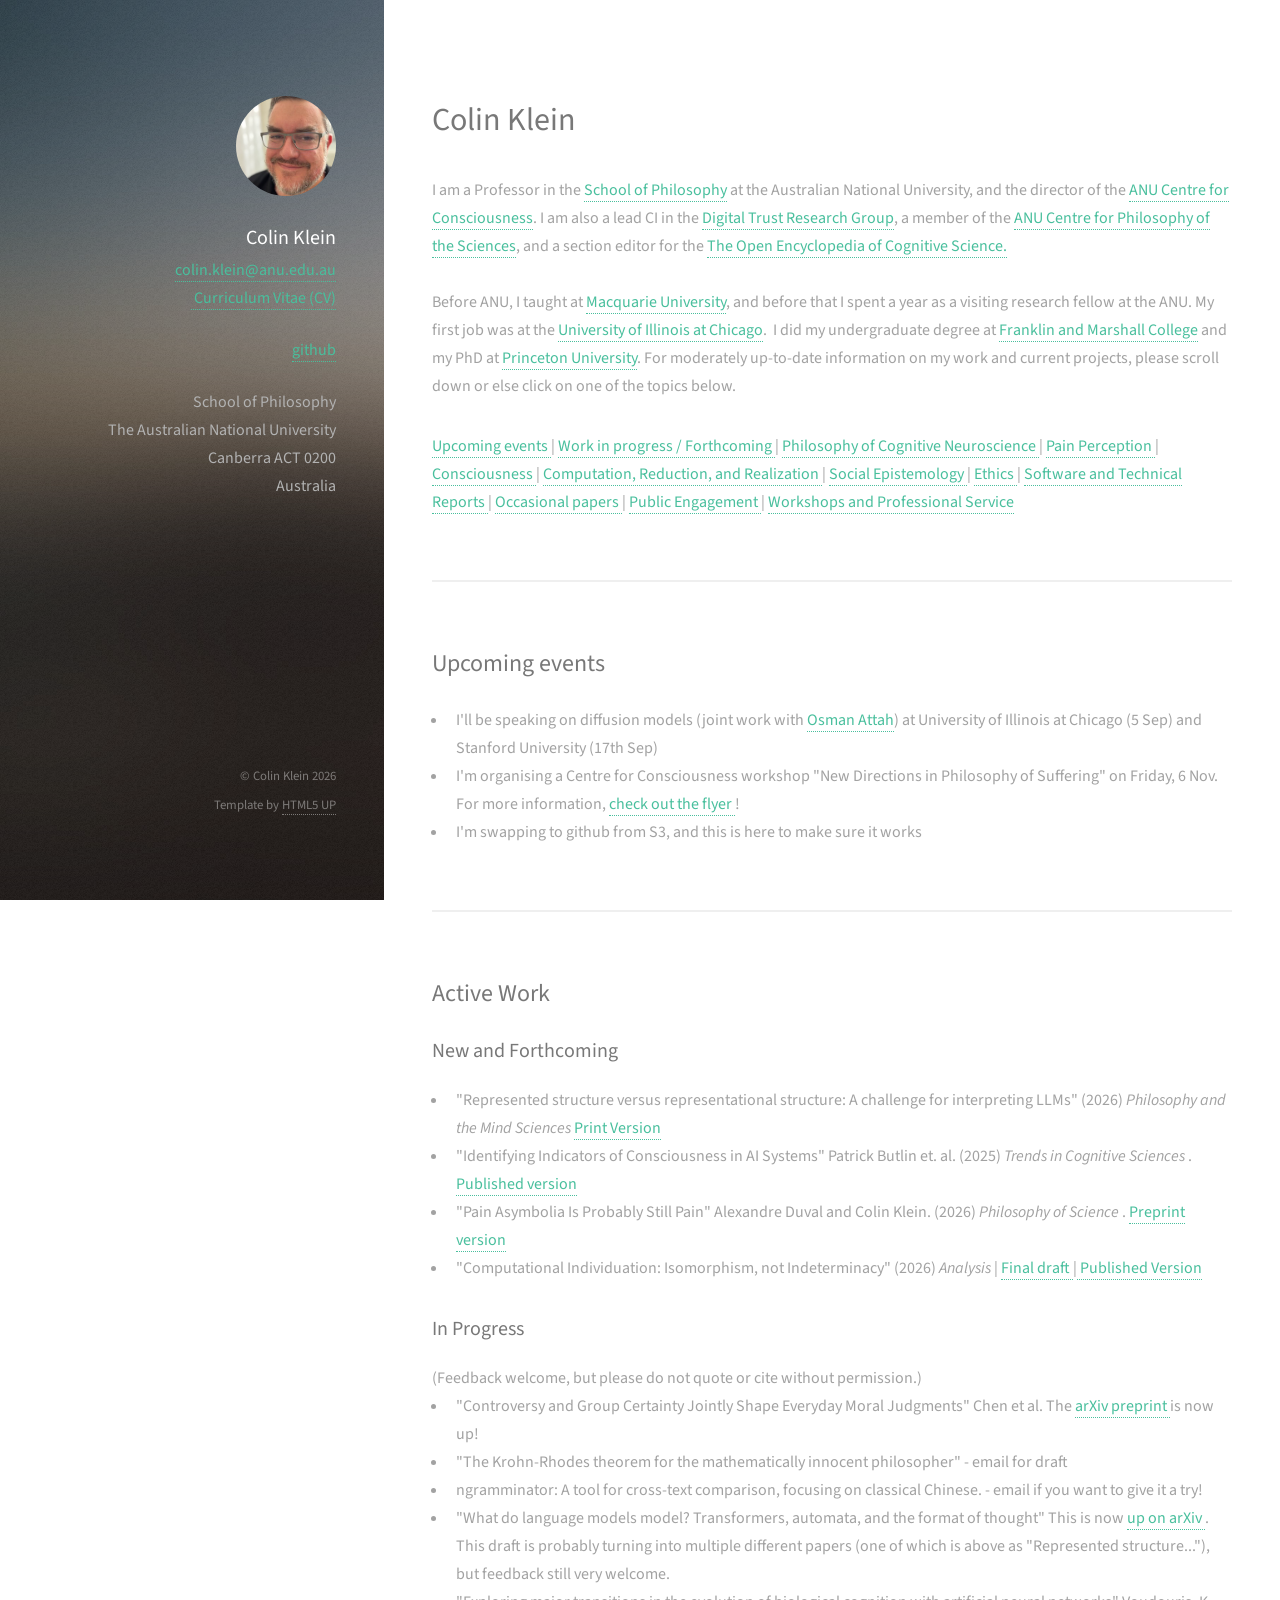
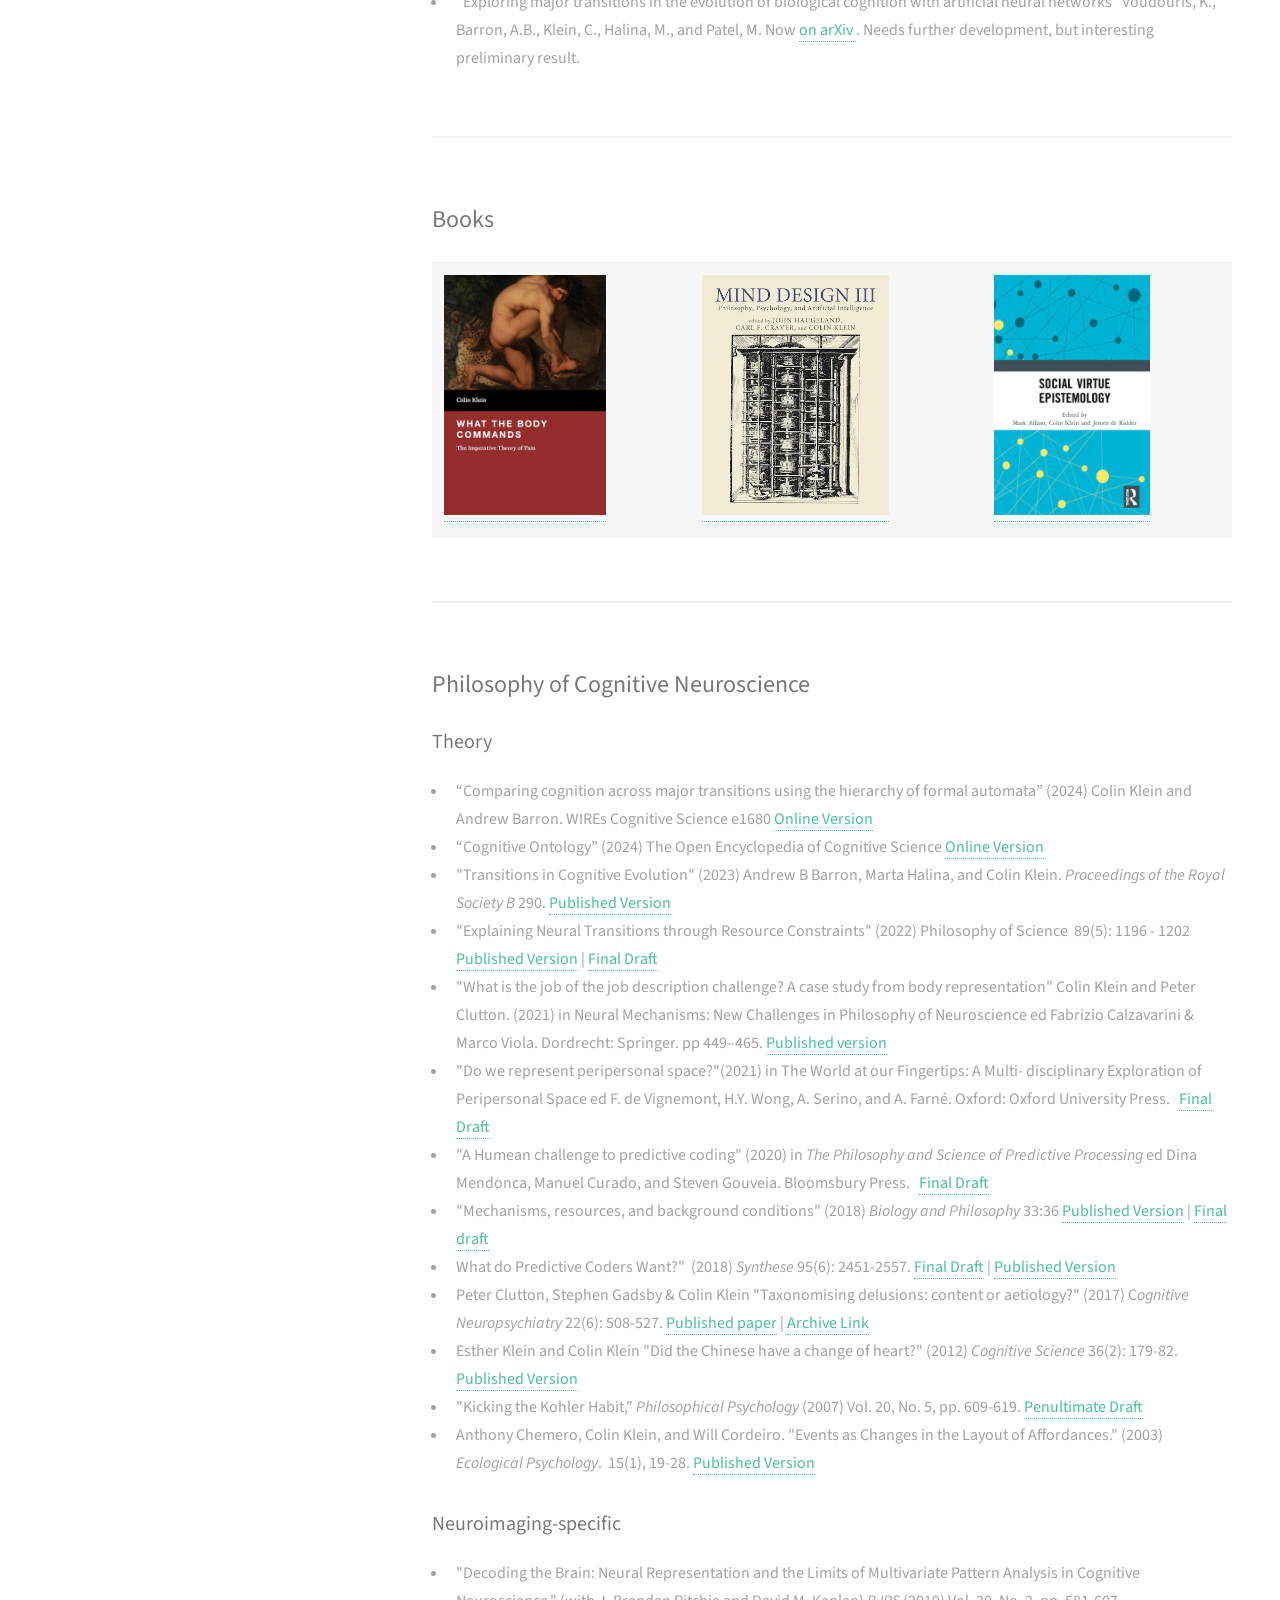
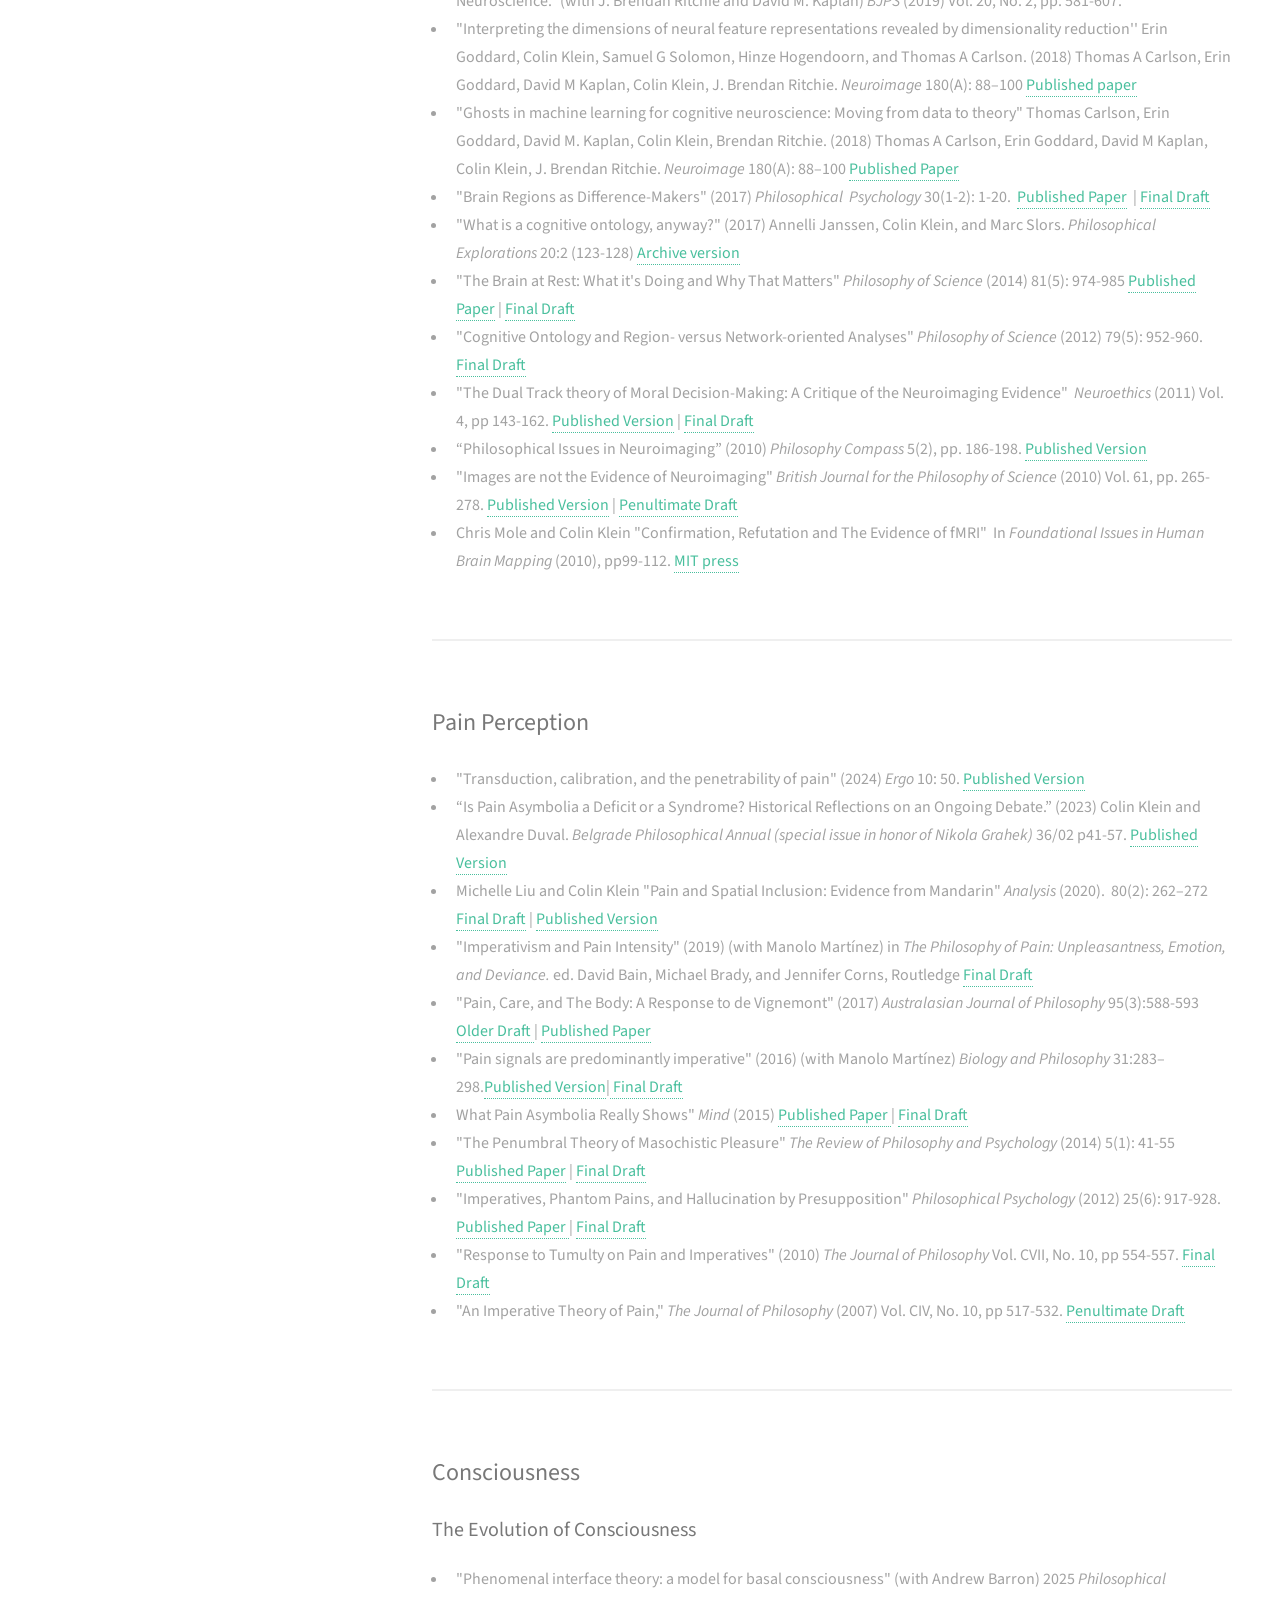
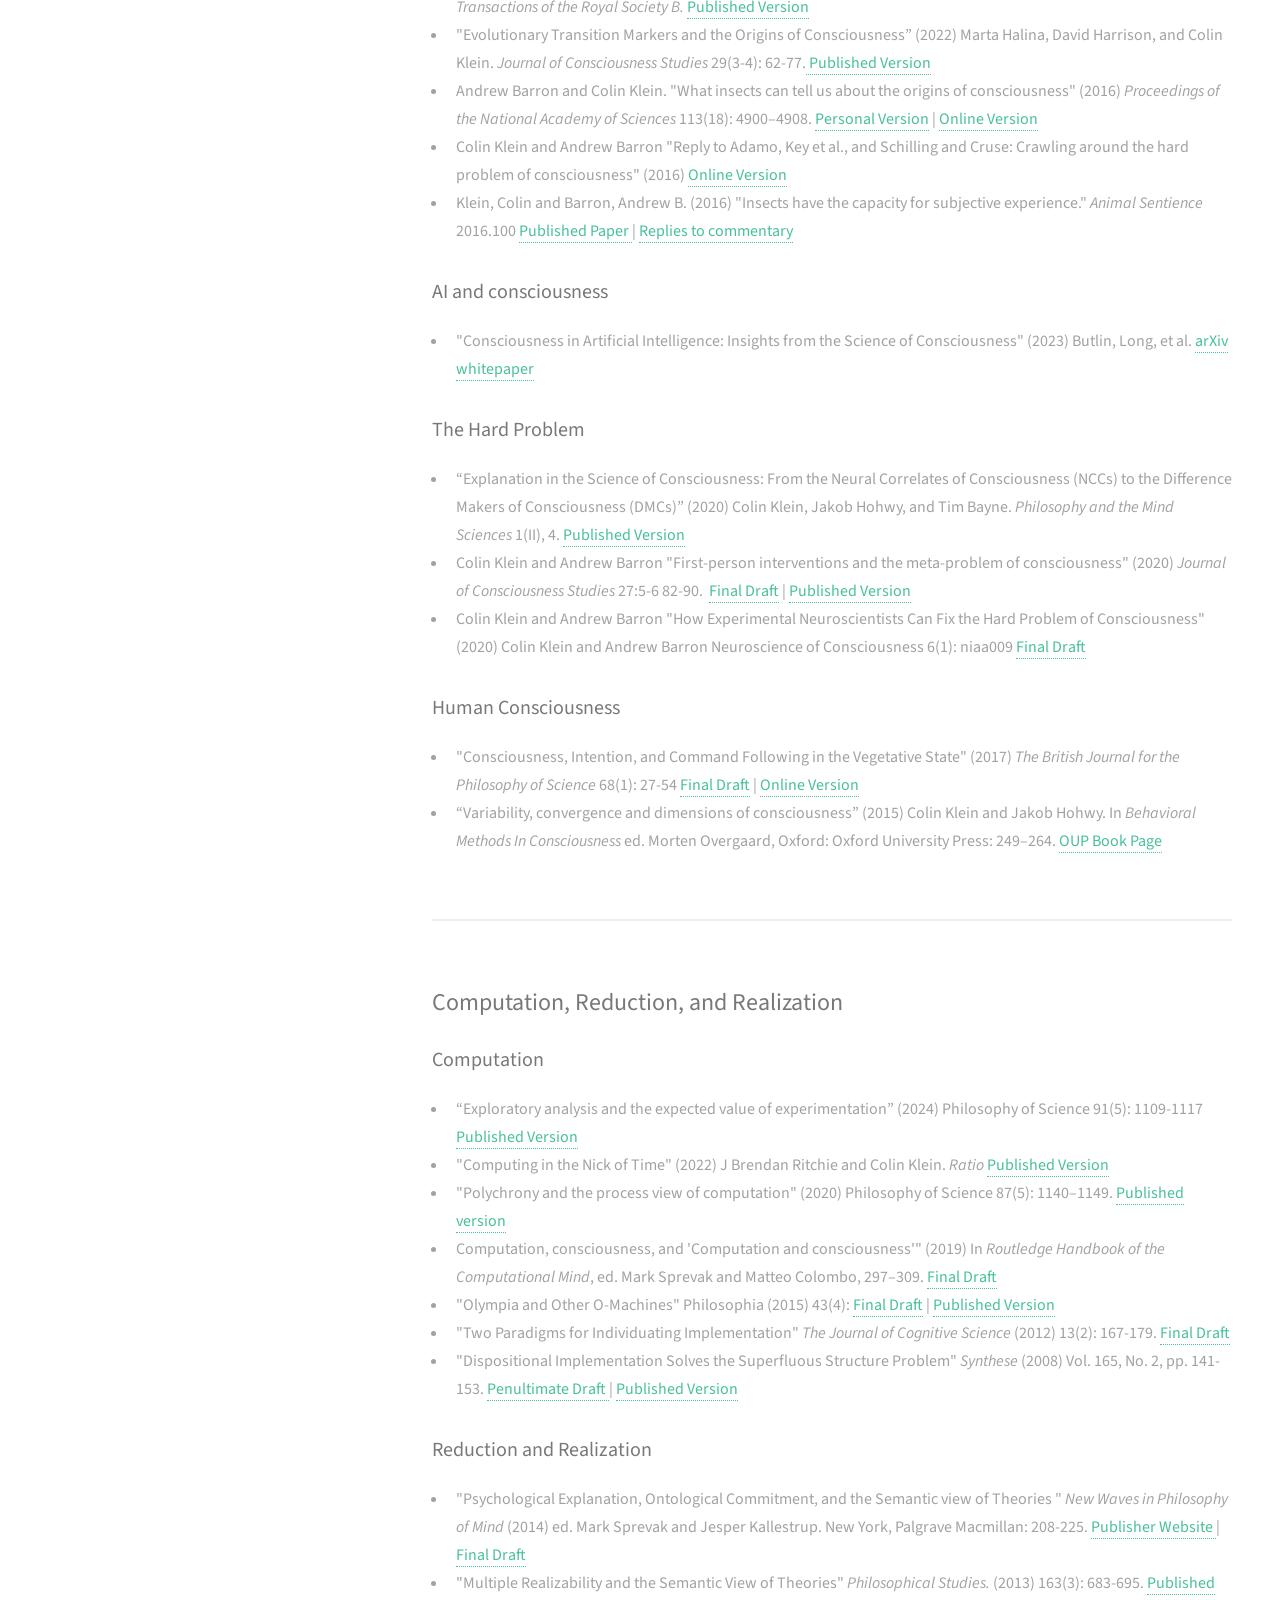
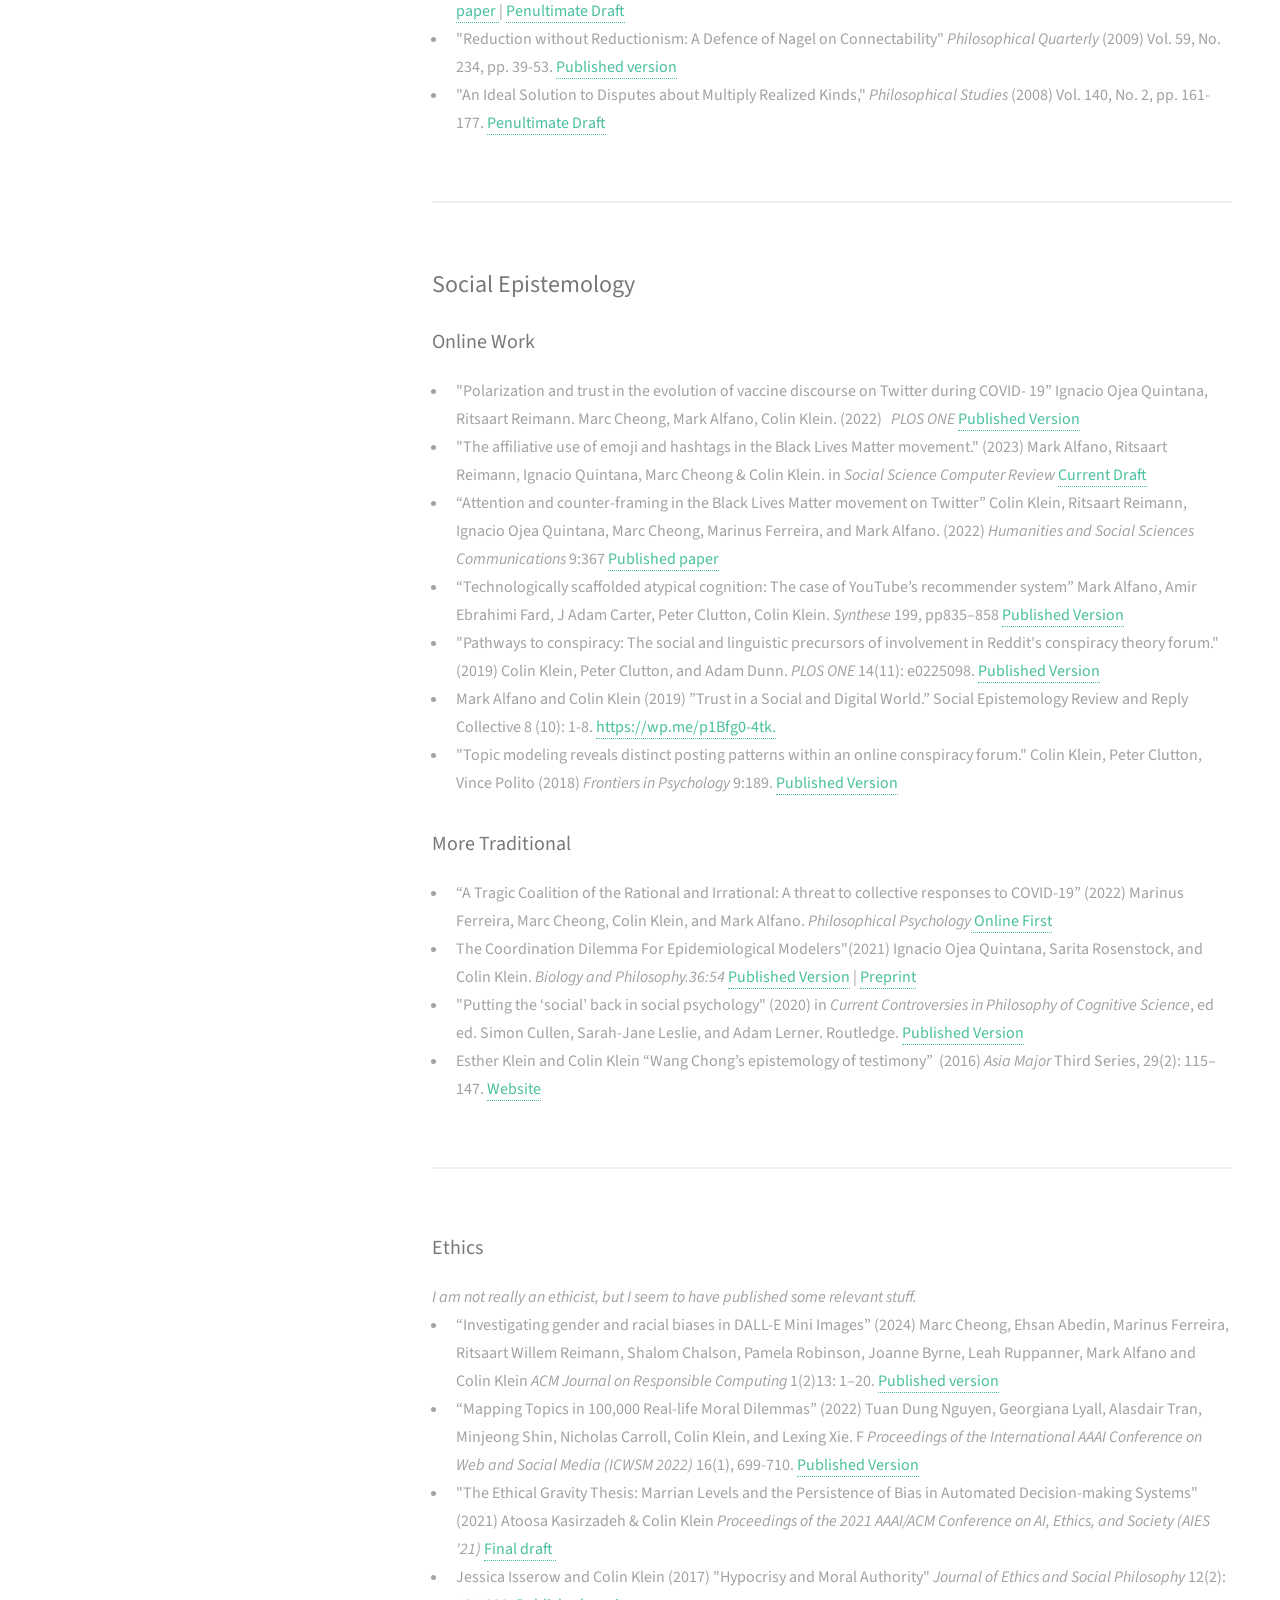
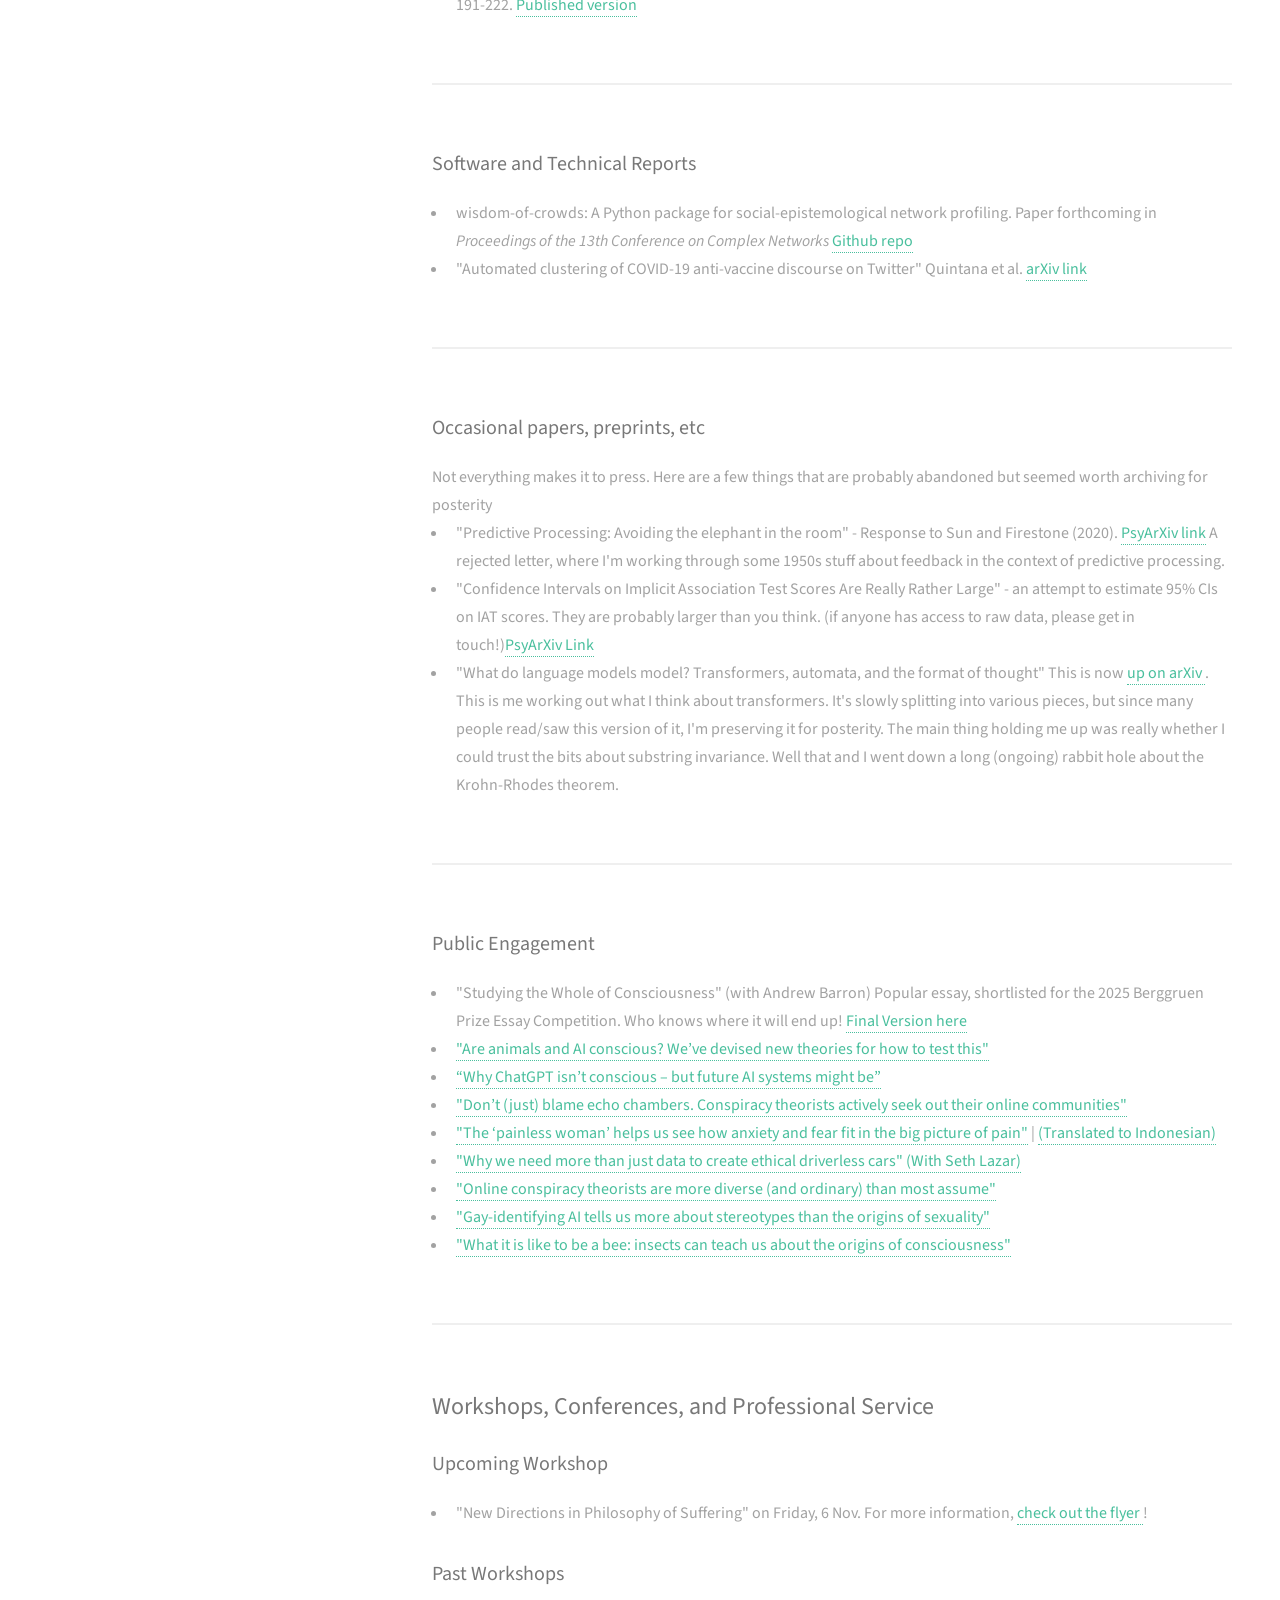
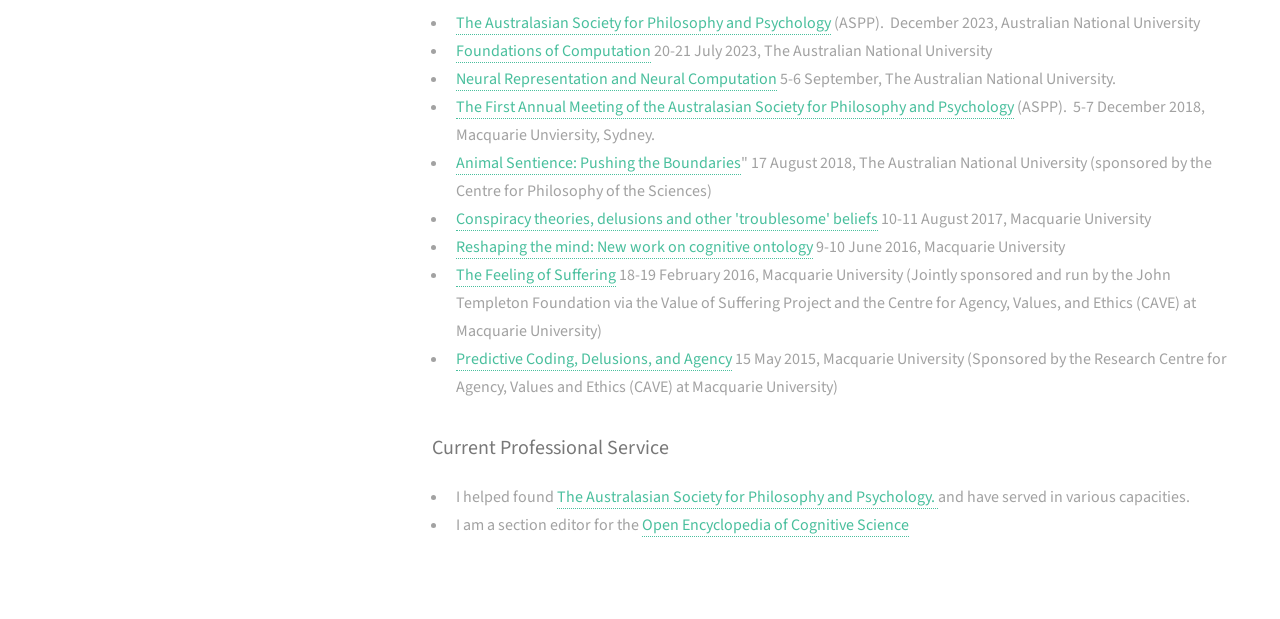
==== index.html @ 0152db99 "Update index.html" ====
<!DOCTYPE html>
<!--
	Strata by HTML5 UP	html5up.net | @ajlkn	Free for personal and commercial use under the CCA 3.0 license (html5up.net/license)-->
<html>
  <head>
    <meta http-equiv="content-type" content="text/html; charset=UTF-8">
    <title>Colin Klein</title>
    <meta name="viewport" content="width=device-width, initial-scale=1">
    <!--[if lte IE 8]><script src="assets/js/ie/html5shiv.js"></script><![endif]-->
    <link rel="stylesheet" href="assets/css/main.css">
    <!--[if lte IE 8]><link rel="stylesheet" href="assets/css/ie8.css" /><![endif]-->
    <link
href="[data-uri]"
      rel="icon" type="image/x-icon">
  </head>
  <body id="top">
    <!-- Header -->
    <header id="header"> <a href="#" class="image avatar"><img
          src="images/Headshotavatar.jpg" alt="my head"></a>
      <h1><strong>Colin Klein</strong></h1>
      <p><a href="mailto:colin.klein@anu.edu.au">colin.klein@anu.edu.au</a><span
          style="color: #49bf9d;"></span><br>
        &nbsp;<a href="papers/KleinCV.pdf"> Curriculum Vitae (CV)</a><br>
      </p>
      <!-- <p> <a href="https://cvklein.github.io/one-warm-spark/">Blog </a><br>
      </p> -->
      <p><a href="https://github.com/cvklein">github</a><br>
      </p>
      <p>School of Philosophy<br>
        The Australian National University<br>
        Canberra ACT 0200<br>
        Australia<br>
      </p>
    </header>
    <!-- Main -->
    <div id="main">
      <!-- One -->
      <section id="one">
        <h1> Colin Klein </h1>
        <p>I am a Professor in the <a
            href="http://philosophy.cass.anu.edu.au">School of
            Philosophy</a> at the Australian National University, and the director of the  <a
              href="http://consciousness.anu.edu.au">ANU Centre for
              Consciousness</a>.
            <!-- I am  a lead
          investigator on <a href="https://www.majortransitions.org">The
            Major Transitions in The Evolution of Cognition</a> project
          funded by TWCF.-->I am also a lead CI in the <a href="http://www.digitaltrustresearch.com">
Digital Trust Research Group</a>,

          a member of the <a
href="http://philosophy.cass.anu.edu.au/centres/cps/centre-philosophy-sciences">ANU

            Centre for Philosophy of the Sciences</a>, and a section editor for the <a href="https://oecs.mit.edu"> The Open Encyclopedia of Cognitive Science.</a> &nbsp; &nbsp;&nbsp;<br>
          <br>
          Before ANU, I taught at <a
href="http://www.mq.edu.au/about_us/faculties_and_departments/faculty_of_arts/department_of_philosophy/">Macquarie

            University</a>, and before that I spent a year as a visiting
          research fellow at the ANU. My first job was at the <a
            href="http://philosophy.las.uic.edu/">University of Illinois
            at Chicago</a>.&nbsp; I did my undergraduate degree at <a
            href="http://www.fandm.edu/">Franklin and Marshall College</a>
          and my PhD at <a
            href="http://web.princeton.edu/sites/philosph/">Princeton
            University</a>. For moderately up-to-date information on my
          work and current projects, please scroll down or else click on one of the topics below.</p>


<a href="#events"> Upcoming events </a> | <a href="#workinprogress"> Work in progress / Forthcoming </a> | <a href="#cogneuro"> Philosophy of Cognitive Neuroscience </a> |
<a href="#pain"> Pain Perception </a> | <a href="#consciousness"> Consciousness </a> |
<a href="#computation"> Computation, Reduction, and Realization </a> | <a href="#socialepistemology"> Social Epistemology </a> |
<a href="#ethics"> Ethics </a> |
<a href="#software"> Software and Technical Reports </a> | <a href="#occasional"> Occasional papers </a>| <a href="#public"> Public Engagement </a> |
<a href="#profservice"> Workshops and Professional Service </a>


  </section>



<section id="events">
  <h2> Upcoming events </h2>
<ul>
   <li> I'll be speaking on diffusion models (joint work with <a href="https://nuhuosmanattah.com"> Osman Attah</a>) at
     University of Illinois at Chicago (5 Sep) and Stanford University (17th Sep) </li>
    <li> I'm organising a Centre for Consciousness workshop "New Directions in Philosophy of Suffering" on Friday, 6 Nov. For more information,
      <a href="workshops/SufferingProgram.pdf"> check out the flyer </a>!</li>
    <li> I'm swapping to github from S3, and this is here to make sure it works </li>
  </ul>
</section>

<section id="workinprogress">
<h2> Active Work </h2>
<h3> New and Forthcoming </h3>
<ul>

  <li> "Represented structure versus representational structure: A challenge for interpreting LLMs" (2026) <em> Philosophy and the Mind Sciences </em>
      <a href="https://doi.org/10.33735/phimisci.2026.12137"> Print Version </a>
  </li>
<li> "Identifying Indicators of Consciousness in AI Systems" Patrick Butlin et. al. (2025)  <em> Trends in Cognitive Sciences </em>. <a href="https://doi.org/10.1016/j.tics.2025.10.011"> Published version</a>
</li><li> "Pain Asymbolia Is Probably Still Pain" Alexandre Duval and Colin Klein. (2026)  <em> Philosophy of Science </em>. <a href="papers/Duval&Klein-2025-Asymbolia_still_pain.pdf"> Preprint version </a>

  </li>
<li> "Computational Individuation: Isomorphism, not Indeterminacy" (2026) <em> Analysis </em>|
  <a href="papers/IsomorphismForWeb.pdf"> Final draft </a> |<a href="https://academic.oup.com/analysis/advance-article/doi/10.1093/analys/anaf003/8328005"> Published Version</a>
</li>



</ul>
<h3> In Progress </h3>
(Feedback welcome, but please do not quote or cite without permission.)
<ul>
  <li> "Controversy and Group Certainty Jointly Shape Everyday Moral Judgments" Chen et al. The <a href="https://arxiv.org/abs/2609.04750"> arXiv preprint </a> is now up!
  <li> "The Krohn-Rhodes theorem for the mathematically innocent philosopher" - email for draft

</li><li> ngramminator: A tool for cross-text comparison, focusing on classical Chinese. - email if you want to give it a try!
</li>
<li> "What do language models model? Transformers, automata, and the format of thought"  This is now <a href="https://arxiv.org/abs/2508.18598">up on arXiv </a>. This draft is probably turning into multiple different papers (one of which is above as "Represented structure..."), but feedback still very welcome.
</li>
<li>"Exploring major transitions in the evolution of biological cognition with artificial neural networks"  Voudouris, K., Barron, A.B., Klein, C., Halina, M., and Patel, M. Now <a href="https://arxiv.org/abs/2509.13968"> on arXiv </a>. Needs further development, but interesting preliminary result.
</li>

</ul>



</section>


<section>

<h2> Books </h2>
<table>
<tr>
<td >
<a target="_blank"
href="https://mitpress.mit.edu/index.php?q=books/what-body-commands"
><img
src="images/thumbs/PainCover.jpg" alt="" height=240px></a>
</td>
<td>
<a target="_blank"
href="https://mitpress.mit.edu/9780262546577/mind-design-iii/"
><img
  src="images/thumbs/md3cover.jpg" alt="" height=240px></a>
</td>
<td>
<a target="_blank"
href="https://www.routledge.com/Social-Virtue-Epistemology/Alfano-Klein-deRidder/p/book/9781032291208?srsltid=AfmBOoq9gERHmTxfewRC-YG0da5URmwt-gYioCnC4YVbFNKVcrg-apJU"
><img
  src="images/thumbs/SVEcover.jpg" alt="" height=240px></a>
</td>
</tr>
</table>
</section>


<section id="cogneuro">
<h2> Philosophy of Cognitive Neuroscience </h2>
<h3>Theory</h3>
<ul>


<li>  “Comparing cognition across major transitions using the hierarchy of formal automata” (2024)
Colin Klein and Andrew Barron.  WIREs Cognitive Science e1680 <a href="http://doi.
org/10.1002/wcs.1680"> Online Version </a>

</li><li> “Cognitive Ontology” (2024) The Open Encyclopedia of Cognitive Science <a href="https://doi.
org/10.21428/e2759450.6ddb1c41"> Online Version </a>

</li><li>"Transitions in Cognitive Evolution" (2023) Andrew B
Barron, Marta Halina, and Colin Klein. <i>Proceedings of
the Royal Society B</i> 290. <a moz-do-not-send="true"
href="https://royalsocietypublishing.org/doi/full/10.1098/rspb.2023.0671">Published
Version</a>


</li><li>"Explaining Neural Transitions through Resource
Constraints" (2022) Philosophy of Science&nbsp; 89(5):
1196 - 1202 <a
href="https://www.cambridge.org/core/journals/philosophy-of-science/article/abs/explaining-neural-transitions-through-resource-constraints/3168F51DD4D333CE86AA7887E178AABF">Published
Version</a> | <a href="papers/NeuralTransitionsResources.pdf">Final Draft
</a>


</li><li>"What is the job of the job description challenge? A case
study from body representation" Colin Klein and Peter
Clutton. (2021) in Neural Mechanisms: New Challenges in
Philosophy of Neuroscience ed Fabrizio Calzavarini &amp;
Marco Viola. Dordrecht: Springer. pp 449–465. <a href="papers/JobdescriptionWeb.pdf"> Published version </a>

</li><li>"Do we represent peripersonal space?"(2021) in The World
at our Fingertips: A Multi- disciplinary Exploration of
Peripersonal Space ed F. de Vignemont, H.Y. Wong, A.
Serino, and A. Farné. Oxford: Oxford University Press.
&nbsp; <a href="papers/PeripersonalSpace3D.pdf">Final
Draft</a>


</li><li>"A Humean challenge to predictive coding" (2020) in <em>The
Philosophy and Science of Predictive Processing</em> ed Dina
Mendonca, Manuel Curado, and Steven Gouveia. Bloomsbury
Press. &nbsp; <a href="papers/PCandhumeanism2D.pdf">Final
Draft</a>


</li><li>"Mechanisms, resources, and background conditions" (2018)
<em>Biology and Philosophy </em>33:36 <a
href="https://link.springer.com/article/10.1007/s10539-018-9646-y"><span
style="color: #49bf9d;"> Published Version</span></a>
| <a href="papers/MechanismResource.pdf">Final draft</a>

</li><li>What do Predictive Coders Want?"&nbsp; (2018) <em>Synthese
</em>95(6): 2451-2557.
<a href="papers/PredictiveCodingforWeb.pdf">Final Draft</a> |
<a href="http://www.springer.com/-/0/AVgdIqhghQ3B_jFr4tsm">Published
Version </a>

</li><li>Peter Clutton, Stephen Gadsby &amp; Colin Klein
"Taxonomising delusions: content or aetiology?" (2017) C<em>ognitive
Neuropsychiatry </em>22(6): 508-527. <a
href="http://www.tandfonline.com/doi/full/10.1080/13546805.2017.1404975">Published paper</a> | <a
href="papers/CluttonGadsbyTaxonom2017.pdf">Archive Link</a>

</li><li>Esther Klein and Colin Klein "Did the Chinese have a change of heart?" (2012) <em>Cognitive Science </em>36(2):
179-82. <a
href="http://onlinelibrary.wiley.com/doi/10.1111/j.1551-6709.2011.01231.x/abstract">Published
Version</a>

</li><li>  "Kicking the Kohler Habit," <em>Philosophical Psychology</em>
(2007) Vol. 20, No. 5, pp. 609-619.
<a href="papers/KohlerPhilPsy.pdf">Penultimate Draft
</a>

</li><li>Anthony Chemero, Colin Klein, and Will Cordeiro.
"Events as Changes in the Layout of Affordances." (2003) <em>Ecological Psychology</em>.&nbsp; 15(1), 19-28.
<a href="http://www.tandfonline.com/doi/abs/10.1207/S15326969ECO1501_02">Published
Version</a>

</li>
</ul>



<h3>Neuroimaging-specific</h3>
<ul>
<li>"Decoding the Brain: Neural Representation and the Limits
  of Multivariate Pattern Analysis in Cognitive
  Neuroscience." (with J. Brendan Ritchie and David M.
  Kaplan) <em>BJPS</em> (2019) Vol. 20, No. 2, pp. 581-607.

</li><li>  "Interpreting the dimensions of neural feature
  representations revealed by dimensionality reduction''
  Erin Goddard, Colin Klein, Samuel G Solomon, Hinze
  Hogendoorn, and Thomas A Carlson. (2018) Thomas A Carlson,
  Erin Goddard, David M Kaplan, Colin Klein, J. Brendan
  Ritchie. <em>Neuroimage</em> 180(A): 88–100  <a
href="http://www.sciencedirect.com/science/article/pii/S1053811917305396">Published

    paper
  </a>

</li><li> "Ghosts in machine learning for cognitive neuroscience:
  Moving from data to theory" Thomas Carlson, Erin Goddard,
  David M. Kaplan, Colin Klein, Brendan Ritchie. (2018)
  Thomas A Carlson, Erin Goddard, David M Kaplan, Colin
  Klein, J. Brendan Ritchie. <em>Neuroimage</em> 180(A):
  88–100  <a
href="http://www.sciencedirect.com/science/article/pii/S1053811917306663">Published

    Paper</a>

</li><li>"Brain Regions as Difference-Makers" (2017) <em>Philosophical&nbsp;
    Psychology </em>30(1-2): 1-20.<em>&nbsp;</em> <a
    href="http://www.tandfonline.com/doi/full/10.1080/09515089.2016.1253053">Published

    Paper</a>&nbsp; | <a href="papers/BRaDMFullWeb.pdf">Final
    Draft</a>

</li><li>"What is a cognitive ontology, anyway?" (2017) Annelli
  Janssen, Colin Klein, and Marc Slors. <em>Philosophical
    Explorations </em>20:2 (123-128)  <a href="papers/WhatiscogO.pdf">Archive version</a>

</li><li>"The Brain at Rest: What it's Doing and Why That Matters"<em>
    Philosophy of Science </em>(2014) 81(5): 974-985
  <a href="http://www.jstor.org/discover/10.1086/677692">Published
    Paper</a> | <a href="papers/PSA2012forWeb.pdf">Final
    Draft</a>


</li><li> "Cognitive Ontology and Region- versus Network-oriented
  Analyses"<em> Philosophy of Science </em> (2012) 79(5):
  952-960.  <a href="papers/PSA2010WebVersion.pdf">Final Draft</a>

</li><li>"The Dual Track theory of Moral Decision-Making: A
  Critique of the Neuroimaging Evidence"&nbsp; <em>Neuroethics</em>
  (2011) Vol. 4, pp 143-162.  <a
    href="http://www.springerlink.com/content/e83736w066451405/">Published
    Version</a> | <a href="papers/DualTrackWeb.pdf">Final
    Draft</a>
</li><li>“Philosophical Issues in Neuroimaging” (2010) <em>Philosophy
    Compass</em> 5(2), pp. 186-198.  <a href="
https://compass.onlinelibrary.wiley.com/doi/full/10.1111/j.1747-9991.2009.00275.x">
    Published Version </a>


</li><li>"Images are not the Evidence of Neuroimaging"<em> British
    Journal for the Philosophy of Science </em>(2010) Vol.
  61, pp. 265-278.
  <a
    href="http://bjps.oxfordjournals.org/cgi/content/full/61/2/265?etoc">Published
    Version</a> | <a href="papers/ImagingWebVers.pdf">
    Penultimate Draft</a>

</li><li> Chris Mole and Colin Klein "Confirmation, Refutation and
  The Evidence of fMRI"&nbsp; In <em> Foundational Issues
    in Human Brain Mapping </em>(2010), pp99-112.
  <a
href="http://mitpress.mit.edu/catalog/item/default.asp?ttype=2&amp;tid=12130">MIT
    press
  </a>

</li>
</ul>


</section>

<section id="pain">
<h2> Pain Perception </h2>
<ul>

<li>  "Transduction, calibration, and the penetrability of
    pain"  (2024) <em>Ergo</em> 10: 50.
    <a href="https://journals.publishing.umich.edu/ergo/article/id/5187/">Published Version</a>

</li><li> “Is Pain Asymbolia a Deficit or a Syndrome? Historical Reflections on an Ongoing Debate.” (2023) Colin Klein and Alexandre Duval. <em> Belgrade Philosophical Annual (special
    issue in honor of Nikola Grahek) </em> 36/02 p41-57. <a href="papers/Grahekforweb.pdf"> Published Version </a>


</li><li> Michelle Liu and Colin Klein  "Pain and Spatial
  Inclusion: Evidence from Mandarin"  <em>Analysis</em>
  (2020).&nbsp; 80(2): 262–272   <a href="papers/PainChinese.pdf">Final Draft</a> | <a
href="https://academic.oup.com/analysis/article-abstract/doi/10.1093/analys/anz032/5530708/">Published
    Version</a>

  </li><li> "Imperativism and Pain Intensity" (2019) (with Manolo Martínez)
  in <em>The Philosophy of Pain: Unpleasantness, Emotion,
  and Deviance.</em> ed. David Bain, Michael Brady, and
  Jennifer Corns, Routledge  <a href="papers/JointKleinMartinez.pdf">Final
  Draft</a>

</li><li> "Pain, Care, and The Body: A Response to de
Vignemont" (2017)  <em>Australasian Journal of Philosophy </em>95(3):588-593 <a href="/papers/DeVForWeb.pdf"> Older Draft </a> | <a
href="http://www.tandfonline.com/doi/full/10.1080/00048402.2016.1251478">Published
Paper </a>

</li><li>   "Pain signals are
predominantly imperative" (2016) (with Manolo Martínez) <em>Biology and Philosophy  </em>  31:283–298.<a
href="http://link.springer.com/article/10.1007/s10539-015-9514-y">Published
Version</a>|<a href="http://www.colinklein.org/papers/PainSignalsForWeb.pdf">
Final Draft
</a>

</li><li>     What Pain Asymbolia Really Shows"<em> Mind</em> (2015)
<a href="http://mind.oxfordjournals.org/content/124/494/493.full?keytype=ref&amp;ijkey=OuT671iVQczLT06">Published
Paper </a>| <a href="papers/AsymboliaWebVers.pdf">Final
Draft</a>

</li><li> "The Penumbral Theory of Masochistic Pleasure"  <em>The Review of Philosophy and Psychology </em>(2014) 5(1):
41-55 <a href="http://link.springer.com/article/10.1007/s13164-013-0169-9">Published
Paper</a> | <a href="papers/MasochismforWeb.pdf">Final
Draft</a>

</li><li> "Imperatives, Phantom Pains, and Hallucination by Presupposition"<em> Philosophical Psychology </em> (2012)
25(6): 917-928.  <a href="http://www.tandfonline.com/doi/abs/10.1080/09515089.2011.625121">Published
Paper </a>| <a href="papers/PhantomsImperatives.pdf">Final Draft</a>

</li><li>"Response to Tumulty on Pain and Imperatives" (2010)<em>
The Journal of Philosophy </em>Vol. CVII, No. 10, pp
554-557. <a  href="papers/TumultyResponseRDv3.pdf">Final Draft</a>



</li><li> "An Imperative Theory of Pain,"<span class="style3"><em>
The Journal of Philosophy </em>(2007) Vol. CIV, No.
10, pp 517-532.  <a href="papers/Painweb.pdf">Penultimate Draft</a>





</li>
</ul>
</section>

<section id="consciousness">

<h2> Consciousness </h2>

<h3> The Evolution of Consciousness </h3>
<ul>


  <li> "Phenomenal interface theory: a model for basal consciousness" (with Andrew Barron) 2025 <em>Philosophical Transactions of the Royal Society B.</em>  <a href="https://royalsocietypublishing.org/doi/10.1098/rstb.2024.0301"> Published Version </a>
  </li>

<li> "Evolutionary Transition Markers and the Origins of
Consciousness” (2022) Marta Halina, David Harrison, and
Colin Klein. <em>Journal of Consciousness Studies</em>
29(3-4): 62-77.<a href="https://doi.org/10.53765/20512201.29.3.077">
Published Version </a>


</li><li> Andrew Barron and Colin Klein. "What insects can tell us
about the origins of consciousness" (2016) <em>Proceedings
of the National Academy of Sciences </em>113(18):
4900–4908. <a href="papers/PNASBarronKlein">Personal Version</a> | <a
href="http://www.pnas.org/content/113/18/4900.abstract">Online
Version</a>


</li><li> Colin Klein and Andrew Barron "Reply to Adamo, Key et
al., and Schilling and Cruse: Crawling around the hard
problem of consciousness" (2016)  <a href="http://www.pnas.org/content/early/2016/06/27/1607409113.full">Online
Version</a>

</li><li> Klein, Colin and Barron, Andrew B. (2016) "Insects have the capacity for subjective experience."
<em>Animal Sentience </em>2016.100 <a href="http://animalstudiesrepository.org/animsent/vol1/iss9/1/"> Published Paper </a> |
<a href="http://animalstudiesrepository.org/animsent/vol1/iss9/21"> Replies to commentary</a>
</li>
</ul>


<h3>AI and consciousness </h3>
<ul>

<li> "Consciousness in Artificial Intelligence: Insights from the Science of Consciousness" (2023) Butlin, Long, et al.
<a href="https://arxiv.org/abs/2308.08708"> arXiv whitepaper </a>

</li>
</ul>

<h3>The Hard Problem </h3>
<ul>

<li> “Explanation in the Science of Consciousness: From the Neural Correlates of Consciousness (NCCs) to the
Difference Makers of Consciousness (DMCs)” (2020) Colin Klein,
Jakob Hohwy, and Tim Bayne.  <em>Philosophy and the
Mind Sciences</em> 1(II), 4. <a
href="https://www.philosophymindscience.org/index.php/phimisci/article/view/60">Published
Version</a>


</li><li> Colin Klein and Andrew Barron "First-person interventions
and the meta-problem of consciousness" (2020) <em>Journal
of Consciousness Studies </em>27:5-6 82-90. <em></em>&nbsp;<a
href="papers/HPInterventionsKleinBarron.pdf">Final Draft</a>
| <a href="https://www.ingentaconnect.com/contentone/imp/jcs/2020/00000027/f0020005/art00008">Published Version</a>



</li><li>Colin Klein and Andrew Barron "How Experimental
Neuroscientists Can Fix the Hard Problem of
Consciousness"  (2020) Colin Klein and Andrew Barron
Neuroscience of Consciousness 6(1): niaa009 <a href="papers/HardProblemKleinBarronForWeb.pdf">Final
Draft</a>

</li>
</ul>

<h3>Human Consciousness </h3>

<ul>

<li> "Consciousness, Intention, and Command Following in the
Vegetative State" (2017) <em>The British Journal for the
  Philosophy of Science</em> 68(1): 27-54
<a href="papers/VSPaperFinalForWeb.pdf">Final Draft</a> |
<a href="https://academic.oup.com/bjps/article/68/1/27/2995217/Consciousness-Intention-and-Command-Following-in">Online Version
</a>

</li><li>“Variability, convergence and dimensions of
consciousness” (2015) Colin Klein and Jakob Hohwy. In <em>Behavioral
  Methods In Consciousness</em> ed. Morten Overgaard,
Oxford: Oxford University Press: 249–264. <a
href="https://global.oup.com/academic/product/behavioral-methods-in-consciousness-research-9780199688890?cc=au&amp;lang=en&amp;">OUP
Book Page</a>

</ul>

</section>



<section id="computation">
<h2> Computation, Reduction, and Realization </h2>
<h3> Computation</h3>

<ul>

<li> “Exploratory analysis and the expected value of experimentation” (2024) Philosophy of
Science 91(5): 1109-1117 <a href="https://doi.org/10.1017/psa.2023.116">  Published Version </a>
</li><li> "Computing in the Nick of Time" (2022) J Brendan Ritchie and Colin Klein. <i>Ratio</i> <a
href="https://onlinelibrary.wiley.com/doi/abs/10.1111/rati.12378">Published Version </a>


</li><li> "Polychrony and the process view of computation" (2020)
Philosophy of Science 87(5): 1140–1149. <a href="https://www.cambridge.org/core/journals/philosophy-of-science/article/abs/polychrony-and-the-process-view-of-computation/FFF603FCA907E4531B311C7C9B587584">
  Published version </a>

</li><li> Computation, consciousness, and 'Computation and
consciousness'" (2019) In <em>Routledge Handbook of the
Computational Mind</em>, ed. Mark Sprevak and Matteo
Colombo, 297–309. <a href="papers/RoutledgeComputationForWeb.pdf">Final
Draft</a>

</li><li> "Olympia and Other O-Machines" Philosophia (2015) 43(4): <a href="papers/OlympiaOMachines.pdf">Final Draft</a> | <a
href="http://link.springer.com/article/10.1007/s11406-015-9613-7?wt_mc=internal.event.1.SEM.ArticleAuthorAssignedToIssue">Published
Version</a>

</li><li>"Two Paradigms for Individuating Implementation"
<em>The Journal of Cognitive Science </em>(2012) 13(2):
167-179. <a href="papers/Klein%20Computation%20Revised.pdf">Final
Draft </a>

</li><li>"Dispositional Implementation Solves the Superfluous   Structure Problem"<em> Synthese </em>(2008) Vol. 165, No. 2, pp. 141-153.
<a href="papers/SyntheseFD.pdf">Penultimate Draft </a>| <a  href="http://www.jstor.org/stable/40271115">Published
  Version</a>

</li>
</ul>


<h3>Reduction and Realization</h3>
<ul>
<li>"Psychological Explanation, Ontological Commitment, and the Semantic view of Theories "<em> New Waves in
Philosophy of Mind </em> (2014) ed. Mark Sprevak and Jesper Kallestrup. New York, Palgrave Macmillan: 208-225.
<a href="http://www.palgrave.com/products/title.aspx?pid=640273">Publisher Website </a> |
<a href="papers/KleinNewWavesFinal.pdf">Final Draft</a>


</li><li> "Multiple Realizability and the Semantic View of Theories" <em>Philosophical Studies.</em> (2013) 163(3):
683-695. <a href="http://link.springer.com/article/10.1007%2Fs11098-011-9839-6">Published paper </a> |
<a href="papers/MRSemantic.pdf"> Penultimate Draft</a>

</li><li> "Reduction without Reductionism: A Defence of Nagel on Connectability"<em> Philosophical Quarterly</em> (2009)
Vol. 59, No. 234, pp. 39-53.
<a href="http://www3.interscience.wiley.com/journal/120120988/abstract">Published
version </a>


</li><li> "An Ideal Solution to Disputes about Multiply Realized Kinds,"<em> Philosophical Studies</em>
(2008) Vol. 140, No. 2, pp. 161-177. <a href="papers/IdealSolutionWebVers.pdf">Penultimate
Draft</a>
</li>
</ul>

</section>


<section id="socialepistemology">
<h2> Social Epistemology </h2>

<h3>Online Work </h3>

<ul>



<li> "Polarization and trust in the evolution of vaccine
discourse on Twitter during COVID- 19” Ignacio Ojea
Quintana, Ritsaart Reimann. Marc Cheong, Mark Alfano,
Colin Klein. (2022)&nbsp;&nbsp; <em>PLOS ONE </em><a
href="https://journals.plos.org/plosone/article?id=10.1371/journal.pone.0277292">Published
Version</a>




</li><li> "The affiliative use of emoji and hashtags in the Black
Lives Matter movement." (2023)  Mark Alfano, Ritsaart
Reimann, Ignacio Quintana, Marc Cheong &amp; Colin Klein.
 in <em> Social Science Computer Review </em><a
href="https://philpapers.org/rec/ALFTAU?fbclid=IwAR3QF_ITnJ-rNILS0HBNor53LCMAWtU9l7K5DvBMwvbFFDzwdbAGpXJX0kE">Current
Draft</a>

 </li><li>“Attention and counter-framing in the Black Lives Matter
movement on Twitter” Colin Klein, Ritsaart Reimann,
Ignacio Ojea Quintana, Marc Cheong, Marinus Ferreira, and
Mark Alfano. (2022) <em>Humanities and Social Sciences
Communications</em> 9:367 <a
href="https://doi.org/10.1057/s41599-022-01384-1">Published
paper</a>



</li><li> “Technologically scaffolded atypical cognition: The case
of YouTube’s recommender system” Mark Alfano, Amir
Ebrahimi Fard, J Adam Carter, Peter Clutton, Colin Klein.
<em>Synthese</em> 199, pp835–858 <a
href="https://link.springer.com/article/10.1007/s11229-020-02724-x">Published
Version</a>

</li><li> "Pathways to conspiracy: The social and linguistic
precursors of involvement in Reddit's conspiracy theory
forum." (2019) Colin Klein, Peter Clutton, and Adam Dunn.
<em>PLOS ONE </em>14(11): e0225098. <a
href="https://journals.plos.org/plosone/article?id=10.1371/journal.pone.0225098">Published
Version</a>


</li><li> Mark Alfano and Colin Klein (2019) ”Trust in a Social and
Digital World.” Social Epistemology Review and Reply
Collective 8 (10): 1-8. <a
href="https://wp.me/p1Bfg0-4tk.">https://wp.me/p1Bfg0-4tk.</a>


</li><li> "Topic modeling reveals distinct posting patterns within
an online conspiracy forum." Colin Klein, Peter Clutton,
Vince Polito (2018) <em>Frontiers in Psychology </em> 9:189.
<a
href="https://www.frontiersin.org/articles/10.3389/fpsyg.2018.00189/full">Published
Version  </a>

</li>
</ul>

<h3>More Traditional</h3>
<ul>
<li> “A Tragic Coalition of the Rational and Irrational: A
threat to collective responses to COVID-19” (2022) Marinus
Ferreira, Marc Cheong, Colin Klein, and Mark Alfano. <em>Philosophical
Psychology</em><a
href="https://doi.org/10.1080/09515089.2022.2124907"> Online First</a>



</li><li> The Coordination Dilemma For Epidemiological
Modelers"(2021) Ignacio Ojea Quintana, Sarita Rosenstock, and
Colin Klein.  <em>Biology and Philosophy.36:54 </em><a
href="https://link.springer.com/article/10.1007/s10539-021-09828-9">Published
Version</a> |  <a
href="http://philsci-archive.pitt.edu/19841/">Preprint</a>


</li><li>  "Putting the ‘social’ back in social psychology"
(2020) in <em>Current Controversies in Philosophy of
Cognitive Science</em>, ed ed. Simon
Cullen, Sarah-Jane Leslie, and Adam Lerner. Routledge. <a href="papers/KleinPutting20200.pdf"> Published Version </a>


</li><li>Esther Klein and Colin Klein “Wang Chong’s epistemology of
testimony”&nbsp; (2016) <em>Asia Major </em>Third
Series, 29(2): 115–147.
<a
href="https://www2.ihp.sinica.edu.tw/publish51.php?TM=5&amp;M=6&amp;C=67&amp;V=3&amp;pid=61">Website</a>
</li>
</ul>
</section>

<section id="ethics">
<h3>Ethics</h3>
<em>  I am not really an ethicist, but I seem to have published some relevant stuff.</em>
<ul>
  <li> “Investigating gender and racial biases in DALL-E Mini Images” (2024) Marc Cheong, Ehsan
    Abedin, Marinus Ferreira, Ritsaart Willem Reimann, Shalom Chalson, Pamela Robinson,
    Joanne Byrne, Leah Ruppanner, Mark Alfano and Colin Klein <em> ACM Journal on
    Responsible Computing </em> 1(2)13: 1–20. <a href="https://doi.org/10.1145/3649883"> Published version </a>

  </li><li> “Mapping Topics in 100,000 Real-life Moral Dilemmas”
  (2022) Tuan Dung Nguyen, Georgiana Lyall, Alasdair Tran,
  Minjeong Shin, Nicholas Carroll, Colin Klein, and Lexing
  Xie. F <em>Proceedings of the International AAAI
  Conference on Web and Social Media (ICWSM 2022)</em>
  16(1), 699-710. <a href="https://ojs.aaai.org/index.php/ICWSM/article/view/19327">
  Published Version</a>

</li><li> "The Ethical Gravity Thesis: Marrian Levels and the
Persistence of Bias in Automated Decision-making Systems"
(2021) Atoosa Kasirzadeh &amp; Colin Klein <em>Proceedings
of the 2021 AAAI/ACM Conference on AI, Ethics, and
Society (AIES '21)</em> <a href="https://philpapers.org/archive/KASTEG.pdf">Final
draft&nbsp;</a>



 </li><li> Jessica Isserow and Colin Klein (2017) "Hypocrisy and   Moral Authority" <em>Journal of Ethics and Social
Philosophy </em>12(2): 191-222. <a href="https://www.jesp.org/index.php/jesp/article/view/224"> Published version </a>

</ul>
</section>



<section id="software">
<h3>Software and Technical Reports</h3>
<ul>

<li> wisdom-of-crowds: A Python package for
social-epistemological network profiling. Paper
forthcoming in <em>Proceedings of the 13th Conference on
Complex Networks</em>  <a href="https://github.com/cvklein/wisdom-of-crowds">
Github repo</a>

</li><li>"Automated clustering of COVID-19 anti-vaccine discourse
on Twitter" Quintana et al. <a href="https://arxiv.org/abs/2203.01549">arXiv link</a>
</li>
</ul>
</section>

<section id="occasional">
<h3>Occasional papers, preprints, etc</h3>
Not everything makes it to press. Here are a few
things that are probably abandoned but seemed worth archiving for posterity

<ul>
<li> "Predictive Processing: Avoiding the elephant in the
room" - Response to Sun and Firestone (2020). <a
href="https://psyarxiv.com/vdswk">PsyArXiv link</a> A rejected letter, where I'm working through some 1950s stuff about feedback in the context of predictive processing.

</li><li> "Confidence Intervals on Implicit Association Test Scores
Are Really Rather Large" - an attempt to estimate 95% CIs
on IAT scores. They are probably larger than you think. (if anyone has access to raw data, please get in touch!)<a
href="https://psyarxiv.com/5djkh">PsyArXiv Link</a>

</li><li>"What do language models model? Transformers, automata, and the format of thought"  This is now <a href="https://arxiv.org/abs/2508.18598">up on arXiv </a>. This is me working out what I think about transformers. It's slowly splitting into various pieces, but since many people read/saw this version of it, I'm preserving it for
  posterity. The main thing holding me up was really whether I could trust the bits about substring invariance. Well that and I went down a long (ongoing) rabbit hole about the Krohn-Rhodes theorem.
</li>
</ul>
</section>

<section id="public">
<h3>Public Engagement</h3>

<ul>

  <li> "Studying the Whole of Consciousness" (with Andrew Barron) Popular essay, shortlisted for the 2025 Berggruen Prize Essay Competition. Who knows where it will end up! <a href="papers/KleinandBarronStudyingTheWholeofConsciousness.pdf"> Final Version here </a>
  </li>
<li><a href="https://doi.org/10.64628/AA.gnyjpr7cn"> "Are animals and AI conscious? We’ve devised new theories for how to test this" </a>

</li><li> <a href="https://tinyurl.com/4yyxx2hu"> “Why ChatGPT isn’t conscious – but future AI systems might be”</a>

</li><li>
<a
href="https://theconversation.com/dont-just-blame-echo-chambers-conspiracy-theorists-actively-seek-out-their-online-communities-127119">
"Don’t (just) blame echo chambers. Conspiracy
theorists actively seek out their online communities"</a>

</li><li>
  <a
href="https://theconversation.com/the-painless-woman-helps-us-see-how-anxiety-and-fear-fit-in-the-big-picture-of-pain-114751">
"The ‘painless woman’ helps us see how anxiety and fear fit in the big picture of pain"</a> |  <a
href="https://theconversation.com/kisah-perempuan-tanpa-rasa-sakit-hubungan-rasa-takut-dan-kecemasan-dengan-rasa-sakit-116287">(Translated
to Indonesian)</a>

</li><li><a
href="https://theconversation.com/why-we-need-more-than-just-data-to-create-ethical-driverless-cars-105650">
"Why we need more than just data to create ethical
driverless cars" (With Seth Lazar) </a>


</li><li><a
href="https://theconversation.com/online-conspiracy-theorists-are-more-diverse-and-ordinary-than-most-assume-92022?utm_source=twitter&amp;utm_medium=twitterbutton">
"Online conspiracy theorists are more diverse (and ordinary) than most assume" </a>

</li><li> <a
href="https://theconversation.com/gay-identifying-ai-tells-us-more-about-stereotypes-than-the-origins-of-sexuality-83807">
"Gay-identifying AI tells us more about stereotypes than the origins of sexuality" </a>


</li><li>
<a
href="https://theconversation.com/what-it-is-like-to-be-a-bee-insects-can-teach-us-about-the-origins-of-consciousness-57792">
"What it is like to be a bee: insects can teach us
about the origins of consciousness"</a>


</li>
</ul>
</section>

<section id="profservice">
<h2>Workshops, Conferences, and Professional Service</h2>

<h3> Upcoming Workshop </h3>

<ul>
  <li>"New Directions in Philosophy of Suffering" on Friday, 6 Nov. For more information,
    <a href="workshops/SufferingProgram.pdf"> check out the flyer </a>!</li>
</ul>

<h3>Past Workshops</h3>
<ul>

<li> <a href="http://theaspp.org/">The Australasian Society
for Philosophy and Psychology</a> (ASPP).&nbsp; December
2023, Australian National University


</li><li><a href="workshops/Computation_2023_schedule.pdf">Foundations of Computation</a> 20-21 July 2023, The Australian National University

</li><li> <a href="workshops/RepresentationProgram.pdf">Neural Representation and Neural Computation</a> 5-6 September, The Australian National University.

</li><li> <a href="http://theaspp.org/2018%20ASPP%20Flyer.pdf">The
                First Annual Meeting of the Australasian Society for
                Philosophy and Psychology</a> (ASPP).&nbsp; 5-7 December
              2018, Macquarie Unviersity, Sydney.
</li><li><a
href="http://philosophy.cass.anu.edu.au/events/animal-sentience-pushing-boundaries">Animal
Sentience: Pushing the Boundaries</a>" 17 August 2018,
The Australian National University (sponsored by the
Centre for Philosophy of the Sciences)

</li><li><a
href="http://www.ccd.edu.au/events/conferences/2017/conspiracytheories/index.php">Conspiracy
theories, delusions and other 'troublesome' beliefs</a> 10-11 August 2017, Macquarie University

</li><li><a href="workshops/CogOFinalProgram.pdf">Reshaping the
mind: New work on cognitive ontology</a> 9-10 June 2016, Macquarie University


</li><li> <a href="workshops/VOSprogramfinalA4.pdf">The Feeling of
Suffering</a> 18-19 February 2016, Macquarie University (Jointly sponsored and run by the
                John Templeton Foundation via the Value of Suffering
                Project and the Centre for Agency, Values, and Ethics
                (CAVE) at Macquarie University)


</li><li> <a href="workshops/CAVEPredictiveCodingProgram.pdf">Predictive
Coding, Delusions, and Agency</a> 15 May 2015,
Macquarie University (Sponsored by the Research Centre for
Agency, Values and Ethics (CAVE) at Macquarie University)

</li>
</ul>

<h3>Current Professional Service</h3>
<ul>
<li> I helped found <a href="http://www.theaspp.org">The
Australasian Society for Philosophy and Psychology. </a> and have served in various capacities.

</li><li>I am a section editor for the <a href="https://oecs.mit.edu/editors">Open Encyclopedia of Cognitive Science</a>

</li>
</ul>
</section>


<!-- Footer -->
<footer id="footer">
<ul class="copyright">
<li>© Colin Klein 2026</li>
<li>Template by <a href="http://html5up.net">HTML5 UP</a></li>
</ul>
<!-- ADDFREESTATS.COM AUTOCODE V4.0 -->
<!--
<script type="text/javascript">
var AFS_Account="00532440";
var AFS_Tracker="auto";
var AFS_Server="www5";
var AFS_Page="DetectName";
var AFS_Url="DetectUrl";
//
</script>
<script src="http://www5.addfreestats.com/cgi-bin/afstrack.cgi?usr=00532440" type="text/javascript">
</script>--><!-- ENDADDFREESTATS.COM AUTOCODE V4.0  --> </footer>
</div>
</body>
</html>
---- assets/css/main.css ----
@import url("font-awesome.min.css");
@import url("http://fonts.googleapis.com/css?family=Source+Sans+Pro:400,400italic");

/*
	Strata by HTML5 UP
	html5up.net | @ajlkn
	Free for personal and commercial use under the CCA 3.0 license (html5up.net/license)
*/

/* Reset */

	html, body, div, span, applet, object, iframe, h1, h2, h3, h4, h5, h6, p, blockquote, pre, a, abbr, acronym, address, big, cite, code, del, dfn, em, img, ins, kbd, q, s, samp, small, strike, strong, sub, sup, tt, var, b, u, i, center, dl, dt, dd, ol, ul, li, fieldset, form, label, legend, table, caption, tbody, tfoot, thead, tr, th, td, article, aside, canvas, details, embed, figure, figcaption, footer, header, hgroup, menu, nav, output, ruby, section, summary, time, mark, audio, video {
		margin: 0;
		padding: 0;
		border: 0;
		font-size: 100%;
		font: inherit;
		vertical-align: baseline;
	}

	article, aside, details, figcaption, figure, footer, header, hgroup, menu, nav, section {
		display: block;
	}

	body {
		line-height: 1;
	}

	ol, ul {
		list-style: none;
	}

	blockquote, q {
		quotes: none;
	}

	blockquote:before, blockquote:after, q:before, q:after {
		content: '';
		content: none;
	}

	table {
		border-collapse: collapse;
		border-spacing: 0;
	}

	body {
		-webkit-text-size-adjust: none;
	}

/* Box Model */

	*, *:before, *:after {
		-moz-box-sizing: border-box;
		-webkit-box-sizing: border-box;
		box-sizing: border-box;
	}

/* Containers */

	.container {
		margin-left: auto;
		margin-right: auto;
	}

	.container.\31 25\25 {
		width: 100%;
		max-width: 1200px;
		min-width: 960px;
	}

	.container.\37 5\25 {
		width: 720px;
	}

	.container.\35 0\25 {
		width: 480px;
	}

	.container.\32 5\25 {
		width: 240px;
	}

	.container {
		width: 960px;
	}

	@media screen and (max-width: 1800px) {

		.container.\31 25\25 {
			width: 100%;
			max-width: 1200px;
			min-width: 960px;
		}

		.container.\37 5\25 {
			width: 720px;
		}

		.container.\35 0\25 {
			width: 480px;
		}

		.container.\32 5\25 {
			width: 240px;
		}

		.container {
			width: 960px;
		}

	}

	@media screen and (max-width: 1280px) {

		.container.\31 25\25 {
			width: 100%;
			max-width: 1200px;
			min-width: 960px;
		}

		.container.\37 5\25 {
			width: 720px;
		}

		.container.\35 0\25 {
			width: 480px;
		}

		.container.\32 5\25 {
			width: 240px;
		}

		.container {
			width: 960px;
		}

	}

	@media screen and (max-width: 980px) {

		.container.\31 25\25 {
			width: 100%;
			max-width: 1200px;
			min-width: 960px;
		}

		.container.\37 5\25 {
			width: 720px;
		}

		.container.\35 0\25 {
			width: 480px;
		}

		.container.\32 5\25 {
			width: 240px;
		}

		.container {
			width: 960px;
		}

	}

	@media screen and (max-width: 736px) {

		.container.\31 25\25 {
			width: 100%;
			max-width: 1200px;
			min-width: 960px;
		}

		.container.\37 5\25 {
			width: 720px;
		}

		.container.\35 0\25 {
			width: 480px;
		}

		.container.\32 5\25 {
			width: 240px;
		}

		.container {
			width: 960px;
		}

	}

	@media screen and (max-width: 480px) {

		.container.\31 25\25 {
			width: 100%;
			max-width: 1200px;
			min-width: 960px;
		}

		.container.\37 5\25 {
			width: 720px;
		}

		.container.\35 0\25 {
			width: 480px;
		}

		.container.\32 5\25 {
			width: 240px;
		}

		.container {
			width: 960px;
		}

	}

/* Grid */

	.row {
		border-bottom: solid 1px transparent;
		-moz-box-sizing: border-box;
		-webkit-box-sizing: border-box;
		box-sizing: border-box;
	}

	.row > * {
		float: left;
		-moz-box-sizing: border-box;
		-webkit-box-sizing: border-box;
		box-sizing: border-box;
	}

	.row:after, .row:before {
		content: '';
		display: block;
		clear: both;
		height: 0;
	}

	.row.uniform > * > :first-child {
		margin-top: 0;
	}

	.row.uniform > * > :last-child {
		margin-bottom: 0;
	}

	.row.\30 \25 > * {
		padding: 0 0 0 0em;
	}

	.row.\30 \25 {
		margin: 0 0 -1px 0em;
	}

	.row.uniform.\30 \25 > * {
		padding: 0em 0 0 0em;
	}

	.row.uniform.\30 \25 {
		margin: 0em 0 -1px 0em;
	}

	.row > * {
		padding: 0 0 0 2.5em;
	}

	.row {
		margin: 0 0 -1px -2.5em;
	}

	.row.uniform > * {
		padding: 2.5em 0 0 2.5em;
	}

	.row.uniform {
		margin: -2.5em 0 -1px -2.5em;
	}

	.row.\32 00\25 > * {
		padding: 0 0 0 5em;
	}

	.row.\32 00\25 {
		margin: 0 0 -1px -5em;
	}

	.row.uniform.\32 00\25 > * {
		padding: 5em 0 0 5em;
	}

	.row.uniform.\32 00\25 {
		margin: -5em 0 -1px -5em;
	}

	.row.\31 50\25 > * {
		padding: 0 0 0 3.75em;
	}

	.row.\31 50\25 {
		margin: 0 0 -1px -3.75em;
	}

	.row.uniform.\31 50\25 > * {
		padding: 3.75em 0 0 3.75em;
	}

	.row.uniform.\31 50\25 {
		margin: -3.75em 0 -1px -3.75em;
	}

	.row.\35 0\25 > * {
		padding: 0 0 0 1.25em;
	}

	.row.\35 0\25 {
		margin: 0 0 -1px -1.25em;
	}

	.row.uniform.\35 0\25 > * {
		padding: 1.25em 0 0 1.25em;
	}

	.row.uniform.\35 0\25 {
		margin: -1.25em 0 -1px -1.25em;
	}

	.row.\32 5\25 > * {
		padding: 0 0 0 0.625em;
	}

	.row.\32 5\25 {
		margin: 0 0 -1px -0.625em;
	}

	.row.uniform.\32 5\25 > * {
		padding: 0.625em 0 0 0.625em;
	}

	.row.uniform.\32 5\25 {
		margin: -0.625em 0 -1px -0.625em;
	}

	.\31 2u, .\31 2u\24 {
		width: 100%;
		clear: none;
		margin-left: 0;
	}

	.\31 1u, .\31 1u\24 {
		width: 91.6666666667%;
		clear: none;
		margin-left: 0;
	}

	.\31 0u, .\31 0u\24 {
		width: 83.3333333333%;
		clear: none;
		margin-left: 0;
	}

	.\39 u, .\39 u\24 {
		width: 75%;
		clear: none;
		margin-left: 0;
	}

	.\38 u, .\38 u\24 {
		width: 66.6666666667%;
		clear: none;
		margin-left: 0;
	}

	.\37 u, .\37 u\24 {
		width: 58.3333333333%;
		clear: none;
		margin-left: 0;
	}

	.\36 u, .\36 u\24 {
		width: 50%;
		clear: none;
		margin-left: 0;
	}

	.\35 u, .\35 u\24 {
		width: 41.6666666667%;
		clear: none;
		margin-left: 0;
	}

	.\34 u, .\34 u\24 {
		width: 33.3333333333%;
		clear: none;
		margin-left: 0;
	}

	.\33 u, .\33 u\24 {
		width: 25%;
		clear: none;
		margin-left: 0;
	}

	.\32 u, .\32 u\24 {
		width: 16.6666666667%;
		clear: none;
		margin-left: 0;
	}

	.\31 u, .\31 u\24 {
		width: 8.3333333333%;
		clear: none;
		margin-left: 0;
	}

	.\31 2u\24 + *,
	.\31 1u\24 + *,
	.\31 0u\24 + *,
	.\39 u\24 + *,
	.\38 u\24 + *,
	.\37 u\24 + *,
	.\36 u\24 + *,
	.\35 u\24 + *,
	.\34 u\24 + *,
	.\33 u\24 + *,
	.\32 u\24 + *,
	.\31 u\24 + * {
		clear: left;
	}

	.\-11u {
		margin-left: 91.66667%;
	}

	.\-10u {
		margin-left: 83.33333%;
	}

	.\-9u {
		margin-left: 75%;
	}

	.\-8u {
		margin-left: 66.66667%;
	}

	.\-7u {
		margin-left: 58.33333%;
	}

	.\-6u {
		margin-left: 50%;
	}

	.\-5u {
		margin-left: 41.66667%;
	}

	.\-4u {
		margin-left: 33.33333%;
	}

	.\-3u {
		margin-left: 25%;
	}

	.\-2u {
		margin-left: 16.66667%;
	}

	.\-1u {
		margin-left: 8.33333%;
	}

	@media screen and (max-width: 1800px) {

		.row > * {
			padding: 0 0 0 2.5em;
		}

		.row {
			margin: 0 0 -1px -2.5em;
		}

		.row.uniform > * {
			padding: 2.5em 0 0 2.5em;
		}

		.row.uniform {
			margin: -2.5em 0 -1px -2.5em;
		}

		.row.\32 00\25 > * {
			padding: 0 0 0 5em;
		}

		.row.\32 00\25 {
			margin: 0 0 -1px -5em;
		}

		.row.uniform.\32 00\25 > * {
			padding: 5em 0 0 5em;
		}

		.row.uniform.\32 00\25 {
			margin: -5em 0 -1px -5em;
		}

		.row.\31 50\25 > * {
			padding: 0 0 0 3.75em;
		}

		.row.\31 50\25 {
			margin: 0 0 -1px -3.75em;
		}

		.row.uniform.\31 50\25 > * {
			padding: 3.75em 0 0 3.75em;
		}

		.row.uniform.\31 50\25 {
			margin: -3.75em 0 -1px -3.75em;
		}

		.row.\35 0\25 > * {
			padding: 0 0 0 1.25em;
		}

		.row.\35 0\25 {
			margin: 0 0 -1px -1.25em;
		}

		.row.uniform.\35 0\25 > * {
			padding: 1.25em 0 0 1.25em;
		}

		.row.uniform.\35 0\25 {
			margin: -1.25em 0 -1px -1.25em;
		}

		.row.\32 5\25 > * {
			padding: 0 0 0 0.625em;
		}

		.row.\32 5\25 {
			margin: 0 0 -1px -0.625em;
		}

		.row.uniform.\32 5\25 > * {
			padding: 0.625em 0 0 0.625em;
		}

		.row.uniform.\32 5\25 {
			margin: -0.625em 0 -1px -0.625em;
		}

		.\31 2u\28xlarge\29, .\31 2u\24\28xlarge\29 {
			width: 100%;
			clear: none;
			margin-left: 0;
		}

		.\31 1u\28xlarge\29, .\31 1u\24\28xlarge\29 {
			width: 91.6666666667%;
			clear: none;
			margin-left: 0;
		}

		.\31 0u\28xlarge\29, .\31 0u\24\28xlarge\29 {
			width: 83.3333333333%;
			clear: none;
			margin-left: 0;
		}

		.\39 u\28xlarge\29, .\39 u\24\28xlarge\29 {
			width: 75%;
			clear: none;
			margin-left: 0;
		}

		.\38 u\28xlarge\29, .\38 u\24\28xlarge\29 {
			width: 66.6666666667%;
			clear: none;
			margin-left: 0;
		}

		.\37 u\28xlarge\29, .\37 u\24\28xlarge\29 {
			width: 58.3333333333%;
			clear: none;
			margin-left: 0;
		}

		.\36 u\28xlarge\29, .\36 u\24\28xlarge\29 {
			width: 50%;
			clear: none;
			margin-left: 0;
		}

		.\35 u\28xlarge\29, .\35 u\24\28xlarge\29 {
			width: 41.6666666667%;
			clear: none;
			margin-left: 0;
		}

		.\34 u\28xlarge\29, .\34 u\24\28xlarge\29 {
			width: 33.3333333333%;
			clear: none;
			margin-left: 0;
		}

		.\33 u\28xlarge\29, .\33 u\24\28xlarge\29 {
			width: 25%;
			clear: none;
			margin-left: 0;
		}

		.\32 u\28xlarge\29, .\32 u\24\28xlarge\29 {
			width: 16.6666666667%;
			clear: none;
			margin-left: 0;
		}

		.\31 u\28xlarge\29, .\31 u\24\28xlarge\29 {
			width: 8.3333333333%;
			clear: none;
			margin-left: 0;
		}

		.\31 2u\24\28xlarge\29 + *,
		.\31 1u\24\28xlarge\29 + *,
		.\31 0u\24\28xlarge\29 + *,
		.\39 u\24\28xlarge\29 + *,
		.\38 u\24\28xlarge\29 + *,
		.\37 u\24\28xlarge\29 + *,
		.\36 u\24\28xlarge\29 + *,
		.\35 u\24\28xlarge\29 + *,
		.\34 u\24\28xlarge\29 + *,
		.\33 u\24\28xlarge\29 + *,
		.\32 u\24\28xlarge\29 + *,
		.\31 u\24\28xlarge\29 + * {
			clear: left;
		}

		.\-11u\28xlarge\29 {
			margin-left: 91.66667%;
		}

		.\-10u\28xlarge\29 {
			margin-left: 83.33333%;
		}

		.\-9u\28xlarge\29 {
			margin-left: 75%;
		}

		.\-8u\28xlarge\29 {
			margin-left: 66.66667%;
		}

		.\-7u\28xlarge\29 {
			margin-left: 58.33333%;
		}

		.\-6u\28xlarge\29 {
			margin-left: 50%;
		}

		.\-5u\28xlarge\29 {
			margin-left: 41.66667%;
		}

		.\-4u\28xlarge\29 {
			margin-left: 33.33333%;
		}

		.\-3u\28xlarge\29 {
			margin-left: 25%;
		}

		.\-2u\28xlarge\29 {
			margin-left: 16.66667%;
		}

		.\-1u\28xlarge\29 {
			margin-left: 8.33333%;
		}

	}

	@media screen and (max-width: 1280px) {

		.row > * {
			padding: 0 0 0 2em;
		}

		.row {
			margin: 0 0 -1px -2em;
		}

		.row.uniform > * {
			padding: 2em 0 0 2em;
		}

		.row.uniform {
			margin: -2em 0 -1px -2em;
		}

		.row.\32 00\25 > * {
			padding: 0 0 0 4em;
		}

		.row.\32 00\25 {
			margin: 0 0 -1px -4em;
		}

		.row.uniform.\32 00\25 > * {
			padding: 4em 0 0 4em;
		}

		.row.uniform.\32 00\25 {
			margin: -4em 0 -1px -4em;
		}

		.row.\31 50\25 > * {
			padding: 0 0 0 3em;
		}

		.row.\31 50\25 {
			margin: 0 0 -1px -3em;
		}

		.row.uniform.\31 50\25 > * {
			padding: 3em 0 0 3em;
		}

		.row.uniform.\31 50\25 {
			margin: -3em 0 -1px -3em;
		}

		.row.\35 0\25 > * {
			padding: 0 0 0 1em;
		}

		.row.\35 0\25 {
			margin: 0 0 -1px -1em;
		}

		.row.uniform.\35 0\25 > * {
			padding: 1em 0 0 1em;
		}

		.row.uniform.\35 0\25 {
			margin: -1em 0 -1px -1em;
		}

		.row.\32 5\25 > * {
			padding: 0 0 0 0.5em;
		}

		.row.\32 5\25 {
			margin: 0 0 -1px -0.5em;
		}

		.row.uniform.\32 5\25 > * {
			padding: 0.5em 0 0 0.5em;
		}

		.row.uniform.\32 5\25 {
			margin: -0.5em 0 -1px -0.5em;
		}

		.\31 2u\28large\29, .\31 2u\24\28large\29 {
			width: 100%;
			clear: none;
			margin-left: 0;
		}

		.\31 1u\28large\29, .\31 1u\24\28large\29 {
			width: 91.6666666667%;
			clear: none;
			margin-left: 0;
		}

		.\31 0u\28large\29, .\31 0u\24\28large\29 {
			width: 83.3333333333%;
			clear: none;
			margin-left: 0;
		}

		.\39 u\28large\29, .\39 u\24\28large\29 {
			width: 75%;
			clear: none;
			margin-left: 0;
		}

		.\38 u\28large\29, .\38 u\24\28large\29 {
			width: 66.6666666667%;
			clear: none;
			margin-left: 0;
		}

		.\37 u\28large\29, .\37 u\24\28large\29 {
			width: 58.3333333333%;
			clear: none;
			margin-left: 0;
		}

		.\36 u\28large\29, .\36 u\24\28large\29 {
			width: 50%;
			clear: none;
			margin-left: 0;
		}

		.\35 u\28large\29, .\35 u\24\28large\29 {
			width: 41.6666666667%;
			clear: none;
			margin-left: 0;
		}

		.\34 u\28large\29, .\34 u\24\28large\29 {
			width: 33.3333333333%;
			clear: none;
			margin-left: 0;
		}

		.\33 u\28large\29, .\33 u\24\28large\29 {
			width: 25%;
			clear: none;
			margin-left: 0;
		}

		.\32 u\28large\29, .\32 u\24\28large\29 {
			width: 16.6666666667%;
			clear: none;
			margin-left: 0;
		}

		.\31 u\28large\29, .\31 u\24\28large\29 {
			width: 8.3333333333%;
			clear: none;
			margin-left: 0;
		}

		.\31 2u\24\28large\29 + *,
		.\31 1u\24\28large\29 + *,
		.\31 0u\24\28large\29 + *,
		.\39 u\24\28large\29 + *,
		.\38 u\24\28large\29 + *,
		.\37 u\24\28large\29 + *,
		.\36 u\24\28large\29 + *,
		.\35 u\24\28large\29 + *,
		.\34 u\24\28large\29 + *,
		.\33 u\24\28large\29 + *,
		.\32 u\24\28large\29 + *,
		.\31 u\24\28large\29 + * {
			clear: left;
		}

		.\-11u\28large\29 {
			margin-left: 91.66667%;
		}

		.\-10u\28large\29 {
			margin-left: 83.33333%;
		}

		.\-9u\28large\29 {
			margin-left: 75%;
		}

		.\-8u\28large\29 {
			margin-left: 66.66667%;
		}

		.\-7u\28large\29 {
			margin-left: 58.33333%;
		}

		.\-6u\28large\29 {
			margin-left: 50%;
		}

		.\-5u\28large\29 {
			margin-left: 41.66667%;
		}

		.\-4u\28large\29 {
			margin-left: 33.33333%;
		}

		.\-3u\28large\29 {
			margin-left: 25%;
		}

		.\-2u\28large\29 {
			margin-left: 16.66667%;
		}

		.\-1u\28large\29 {
			margin-left: 8.33333%;
		}

	}

	@media screen and (max-width: 980px) {

		.row > * {
			padding: 0 0 0 2em;
		}

		.row {
			margin: 0 0 -1px -2em;
		}

		.row.uniform > * {
			padding: 2em 0 0 2em;
		}

		.row.uniform {
			margin: -2em 0 -1px -2em;
		}

		.row.\32 00\25 > * {
			padding: 0 0 0 4em;
		}

		.row.\32 00\25 {
			margin: 0 0 -1px -4em;
		}

		.row.uniform.\32 00\25 > * {
			padding: 4em 0 0 4em;
		}

		.row.uniform.\32 00\25 {
			margin: -4em 0 -1px -4em;
		}

		.row.\31 50\25 > * {
			padding: 0 0 0 3em;
		}

		.row.\31 50\25 {
			margin: 0 0 -1px -3em;
		}

		.row.uniform.\31 50\25 > * {
			padding: 3em 0 0 3em;
		}

		.row.uniform.\31 50\25 {
			margin: -3em 0 -1px -3em;
		}

		.row.\35 0\25 > * {
			padding: 0 0 0 1em;
		}

		.row.\35 0\25 {
			margin: 0 0 -1px -1em;
		}

		.row.uniform.\35 0\25 > * {
			padding: 1em 0 0 1em;
		}

		.row.uniform.\35 0\25 {
			margin: -1em 0 -1px -1em;
		}

		.row.\32 5\25 > * {
			padding: 0 0 0 0.5em;
		}

		.row.\32 5\25 {
			margin: 0 0 -1px -0.5em;
		}

		.row.uniform.\32 5\25 > * {
			padding: 0.5em 0 0 0.5em;
		}

		.row.uniform.\32 5\25 {
			margin: -0.5em 0 -1px -0.5em;
		}

		.\31 2u\28medium\29, .\31 2u\24\28medium\29 {
			width: 100%;
			clear: none;
			margin-left: 0;
		}

		.\31 1u\28medium\29, .\31 1u\24\28medium\29 {
			width: 91.6666666667%;
			clear: none;
			margin-left: 0;
		}

		.\31 0u\28medium\29, .\31 0u\24\28medium\29 {
			width: 83.3333333333%;
			clear: none;
			margin-left: 0;
		}

		.\39 u\28medium\29, .\39 u\24\28medium\29 {
			width: 75%;
			clear: none;
			margin-left: 0;
		}

		.\38 u\28medium\29, .\38 u\24\28medium\29 {
			width: 66.6666666667%;
			clear: none;
			margin-left: 0;
		}

		.\37 u\28medium\29, .\37 u\24\28medium\29 {
			width: 58.3333333333%;
			clear: none;
			margin-left: 0;
		}

		.\36 u\28medium\29, .\36 u\24\28medium\29 {
			width: 50%;
			clear: none;
			margin-left: 0;
		}

		.\35 u\28medium\29, .\35 u\24\28medium\29 {
			width: 41.6666666667%;
			clear: none;
			margin-left: 0;
		}

		.\34 u\28medium\29, .\34 u\24\28medium\29 {
			width: 33.3333333333%;
			clear: none;
			margin-left: 0;
		}

		.\33 u\28medium\29, .\33 u\24\28medium\29 {
			width: 25%;
			clear: none;
			margin-left: 0;
		}

		.\32 u\28medium\29, .\32 u\24\28medium\29 {
			width: 16.6666666667%;
			clear: none;
			margin-left: 0;
		}

		.\31 u\28medium\29, .\31 u\24\28medium\29 {
			width: 8.3333333333%;
			clear: none;
			margin-left: 0;
		}

		.\31 2u\24\28medium\29 + *,
		.\31 1u\24\28medium\29 + *,
		.\31 0u\24\28medium\29 + *,
		.\39 u\24\28medium\29 + *,
		.\38 u\24\28medium\29 + *,
		.\37 u\24\28medium\29 + *,
		.\36 u\24\28medium\29 + *,
		.\35 u\24\28medium\29 + *,
		.\34 u\24\28medium\29 + *,
		.\33 u\24\28medium\29 + *,
		.\32 u\24\28medium\29 + *,
		.\31 u\24\28medium\29 + * {
			clear: left;
		}

		.\-11u\28medium\29 {
			margin-left: 91.66667%;
		}

		.\-10u\28medium\29 {
			margin-left: 83.33333%;
		}

		.\-9u\28medium\29 {
			margin-left: 75%;
		}

		.\-8u\28medium\29 {
			margin-left: 66.66667%;
		}

		.\-7u\28medium\29 {
			margin-left: 58.33333%;
		}

		.\-6u\28medium\29 {
			margin-left: 50%;
		}

		.\-5u\28medium\29 {
			margin-left: 41.66667%;
		}

		.\-4u\28medium\29 {
			margin-left: 33.33333%;
		}

		.\-3u\28medium\29 {
			margin-left: 25%;
		}

		.\-2u\28medium\29 {
			margin-left: 16.66667%;
		}

		.\-1u\28medium\29 {
			margin-left: 8.33333%;
		}

	}

	@media screen and (max-width: 736px) {

		.row > * {
			padding: 0 0 0 1.5em;
		}

		.row {
			margin: 0 0 -1px -1.5em;
		}

		.row.uniform > * {
			padding: 1.5em 0 0 1.5em;
		}

		.row.uniform {
			margin: -1.5em 0 -1px -1.5em;
		}

		.row.\32 00\25 > * {
			padding: 0 0 0 3em;
		}

		.row.\32 00\25 {
			margin: 0 0 -1px -3em;
		}

		.row.uniform.\32 00\25 > * {
			padding: 3em 0 0 3em;
		}

		.row.uniform.\32 00\25 {
			margin: -3em 0 -1px -3em;
		}

		.row.\31 50\25 > * {
			padding: 0 0 0 2.25em;
		}

		.row.\31 50\25 {
			margin: 0 0 -1px -2.25em;
		}

		.row.uniform.\31 50\25 > * {
			padding: 2.25em 0 0 2.25em;
		}

		.row.uniform.\31 50\25 {
			margin: -2.25em 0 -1px -2.25em;
		}

		.row.\35 0\25 > * {
			padding: 0 0 0 0.75em;
		}

		.row.\35 0\25 {
			margin: 0 0 -1px -0.75em;
		}

		.row.uniform.\35 0\25 > * {
			padding: 0.75em 0 0 0.75em;
		}

		.row.uniform.\35 0\25 {
			margin: -0.75em 0 -1px -0.75em;
		}

		.row.\32 5\25 > * {
			padding: 0 0 0 0.375em;
		}

		.row.\32 5\25 {
			margin: 0 0 -1px -0.375em;
		}

		.row.uniform.\32 5\25 > * {
			padding: 0.375em 0 0 0.375em;
		}

		.row.uniform.\32 5\25 {
			margin: -0.375em 0 -1px -0.375em;
		}

		.\31 2u\28small\29, .\31 2u\24\28small\29 {
			width: 100%;
			clear: none;
			margin-left: 0;
		}

		.\31 1u\28small\29, .\31 1u\24\28small\29 {
			width: 91.6666666667%;
			clear: none;
			margin-left: 0;
		}

		.\31 0u\28small\29, .\31 0u\24\28small\29 {
			width: 83.3333333333%;
			clear: none;
			margin-left: 0;
		}

		.\39 u\28small\29, .\39 u\24\28small\29 {
			width: 75%;
			clear: none;
			margin-left: 0;
		}

		.\38 u\28small\29, .\38 u\24\28small\29 {
			width: 66.6666666667%;
			clear: none;
			margin-left: 0;
		}

		.\37 u\28small\29, .\37 u\24\28small\29 {
			width: 58.3333333333%;
			clear: none;
			margin-left: 0;
		}

		.\36 u\28small\29, .\36 u\24\28small\29 {
			width: 50%;
			clear: none;
			margin-left: 0;
		}

		.\35 u\28small\29, .\35 u\24\28small\29 {
			width: 41.6666666667%;
			clear: none;
			margin-left: 0;
		}

		.\34 u\28small\29, .\34 u\24\28small\29 {
			width: 33.3333333333%;
			clear: none;
			margin-left: 0;
		}

		.\33 u\28small\29, .\33 u\24\28small\29 {
			width: 25%;
			clear: none;
			margin-left: 0;
		}

		.\32 u\28small\29, .\32 u\24\28small\29 {
			width: 16.6666666667%;
			clear: none;
			margin-left: 0;
		}

		.\31 u\28small\29, .\31 u\24\28small\29 {
			width: 8.3333333333%;
			clear: none;
			margin-left: 0;
		}

		.\31 2u\24\28small\29 + *,
		.\31 1u\24\28small\29 + *,
		.\31 0u\24\28small\29 + *,
		.\39 u\24\28small\29 + *,
		.\38 u\24\28small\29 + *,
		.\37 u\24\28small\29 + *,
		.\36 u\24\28small\29 + *,
		.\35 u\24\28small\29 + *,
		.\34 u\24\28small\29 + *,
		.\33 u\24\28small\29 + *,
		.\32 u\24\28small\29 + *,
		.\31 u\24\28small\29 + * {
			clear: left;
		}

		.\-11u\28small\29 {
			margin-left: 91.66667%;
		}

		.\-10u\28small\29 {
			margin-left: 83.33333%;
		}

		.\-9u\28small\29 {
			margin-left: 75%;
		}

		.\-8u\28small\29 {
			margin-left: 66.66667%;
		}

		.\-7u\28small\29 {
			margin-left: 58.33333%;
		}

		.\-6u\28small\29 {
			margin-left: 50%;
		}

		.\-5u\28small\29 {
			margin-left: 41.66667%;
		}

		.\-4u\28small\29 {
			margin-left: 33.33333%;
		}

		.\-3u\28small\29 {
			margin-left: 25%;
		}

		.\-2u\28small\29 {
			margin-left: 16.66667%;
		}

		.\-1u\28small\29 {
			margin-left: 8.33333%;
		}

	}

	@media screen and (max-width: 480px) {

		.row > * {
			padding: 0 0 0 1.5em;
		}

		.row {
			margin: 0 0 -1px -1.5em;
		}

		.row.uniform > * {
			padding: 1.5em 0 0 1.5em;
		}

		.row.uniform {
			margin: -1.5em 0 -1px -1.5em;
		}

		.row.\32 00\25 > * {
			padding: 0 0 0 3em;
		}

		.row.\32 00\25 {
			margin: 0 0 -1px -3em;
		}

		.row.uniform.\32 00\25 > * {
			padding: 3em 0 0 3em;
		}

		.row.uniform.\32 00\25 {
			margin: -3em 0 -1px -3em;
		}

		.row.\31 50\25 > * {
			padding: 0 0 0 2.25em;
		}

		.row.\31 50\25 {
			margin: 0 0 -1px -2.25em;
		}

		.row.uniform.\31 50\25 > * {
			padding: 2.25em 0 0 2.25em;
		}

		.row.uniform.\31 50\25 {
			margin: -2.25em 0 -1px -2.25em;
		}

		.row.\35 0\25 > * {
			padding: 0 0 0 0.75em;
		}

		.row.\35 0\25 {
			margin: 0 0 -1px -0.75em;
		}

		.row.uniform.\35 0\25 > * {
			padding: 0.75em 0 0 0.75em;
		}

		.row.uniform.\35 0\25 {
			margin: -0.75em 0 -1px -0.75em;
		}

		.row.\32 5\25 > * {
			padding: 0 0 0 0.375em;
		}

		.row.\32 5\25 {
			margin: 0 0 -1px -0.375em;
		}

		.row.uniform.\32 5\25 > * {
			padding: 0.375em 0 0 0.375em;
		}

		.row.uniform.\32 5\25 {
			margin: -0.375em 0 -1px -0.375em;
		}

		.\31 2u\28xsmall\29, .\31 2u\24\28xsmall\29 {
			width: 100%;
			clear: none;
			margin-left: 0;
		}

		.\31 1u\28xsmall\29, .\31 1u\24\28xsmall\29 {
			width: 91.6666666667%;
			clear: none;
			margin-left: 0;
		}

		.\31 0u\28xsmall\29, .\31 0u\24\28xsmall\29 {
			width: 83.3333333333%;
			clear: none;
			margin-left: 0;
		}

		.\39 u\28xsmall\29, .\39 u\24\28xsmall\29 {
			width: 75%;
			clear: none;
			margin-left: 0;
		}

		.\38 u\28xsmall\29, .\38 u\24\28xsmall\29 {
			width: 66.6666666667%;
			clear: none;
			margin-left: 0;
		}

		.\37 u\28xsmall\29, .\37 u\24\28xsmall\29 {
			width: 58.3333333333%;
			clear: none;
			margin-left: 0;
		}

		.\36 u\28xsmall\29, .\36 u\24\28xsmall\29 {
			width: 50%;
			clear: none;
			margin-left: 0;
		}

		.\35 u\28xsmall\29, .\35 u\24\28xsmall\29 {
			width: 41.6666666667%;
			clear: none;
			margin-left: 0;
		}

		.\34 u\28xsmall\29, .\34 u\24\28xsmall\29 {
			width: 33.3333333333%;
			clear: none;
			margin-left: 0;
		}

		.\33 u\28xsmall\29, .\33 u\24\28xsmall\29 {
			width: 25%;
			clear: none;
			margin-left: 0;
		}

		.\32 u\28xsmall\29, .\32 u\24\28xsmall\29 {
			width: 16.6666666667%;
			clear: none;
			margin-left: 0;
		}

		.\31 u\28xsmall\29, .\31 u\24\28xsmall\29 {
			width: 8.3333333333%;
			clear: none;
			margin-left: 0;
		}

		.\31 2u\24\28xsmall\29 + *,
		.\31 1u\24\28xsmall\29 + *,
		.\31 0u\24\28xsmall\29 + *,
		.\39 u\24\28xsmall\29 + *,
		.\38 u\24\28xsmall\29 + *,
		.\37 u\24\28xsmall\29 + *,
		.\36 u\24\28xsmall\29 + *,
		.\35 u\24\28xsmall\29 + *,
		.\34 u\24\28xsmall\29 + *,
		.\33 u\24\28xsmall\29 + *,
		.\32 u\24\28xsmall\29 + *,
		.\31 u\24\28xsmall\29 + * {
			clear: left;
		}

		.\-11u\28xsmall\29 {
			margin-left: 91.66667%;
		}

		.\-10u\28xsmall\29 {
			margin-left: 83.33333%;
		}

		.\-9u\28xsmall\29 {
			margin-left: 75%;
		}

		.\-8u\28xsmall\29 {
			margin-left: 66.66667%;
		}

		.\-7u\28xsmall\29 {
			margin-left: 58.33333%;
		}

		.\-6u\28xsmall\29 {
			margin-left: 50%;
		}

		.\-5u\28xsmall\29 {
			margin-left: 41.66667%;
		}

		.\-4u\28xsmall\29 {
			margin-left: 33.33333%;
		}

		.\-3u\28xsmall\29 {
			margin-left: 25%;
		}

		.\-2u\28xsmall\29 {
			margin-left: 16.66667%;
		}

		.\-1u\28xsmall\29 {
			margin-left: 8.33333%;
		}

	}

/* Basic */

	body {
		background: #fff;
	}

		body.is-loading *, body.is-loading *:before, body.is-loading *:after {
			-moz-animation: none !important;
			-webkit-animation: none !important;
			-ms-animation: none !important;
			animation: none !important;
			-moz-transition: none !important;
			-webkit-transition: none !important;
			-ms-transition: none !important;
			transition: none !important;
		}

	body, input, select, textarea {
		color: #a2a2a2;
		font-family: "Source Sans Pro", Helvetica, sans-serif;
		font-size: 16pt;
		font-weight: 400;
		line-height: 1.75em;
	}

	a {
		-moz-transition: color 0.2s ease-in-out, border-color 0.2s ease-in-out;
		-webkit-transition: color 0.2s ease-in-out, border-color 0.2s ease-in-out;
		-ms-transition: color 0.2s ease-in-out, border-color 0.2s ease-in-out;
		transition: color 0.2s ease-in-out, border-color 0.2s ease-in-out;
		border-bottom: dotted 1px;
		color: #49bf9d;
		text-decoration: none;
	}

		a:hover {
			border-bottom-color: transparent;
			color: #49bf9d !important;
			text-decoration: none;
		}

	strong, b {
		color: #787878;
		font-weight: 400;
	}

	em, i {
		font-style: italic;
	}

	p {
		margin: 0 0 2em 0;
	}

	h1, h2, h3, h4, h5, h6 {
		color: #787878;
		font-weight: 400;
		line-height: 1em;
		margin: 0 0 1em 0;
	}

		h1 a, h2 a, h3 a, h4 a, h5 a, h6 a {
			color: inherit;
			text-decoration: none;
		}

	h1 {
		font-size: 2em;
		line-height: 1.5em;
	}

	h2 {
		font-size: 1.5em;
		line-height: 1.5em;
	}

	h3 {
		font-size: 1.25em;
		line-height: 1.5em;
	}

	h4 {
		font-size: 1.1em;
		line-height: 1.5em;
	}

	h5 {
		font-size: 0.9em;
		line-height: 1.5em;
	}

	h6 {
		font-size: 0.7em;
		line-height: 1.5em;
	}

	sub {
		font-size: 0.8em;
		position: relative;
		top: 0.5em;
	}

	sup {
		font-size: 0.8em;
		position: relative;
		top: -0.5em;
	}

	hr {
		border: 0;
		border-bottom: solid 2px #efefef;
		margin: 2em 0;
	}

		hr.major {
			margin: 3em 0;
		}

	blockquote {
		border-left: solid 6px #efefef;
		font-style: italic;
		margin: 0 0 2em 0;
		padding: 0.5em 0 0.5em 1.5em;
	}

	code {
		background: #f7f7f7;
		border-radius: 0.35em;
		border: solid 2px #efefef;
		font-family: "Courier New", monospace;
		font-size: 0.9em;
		margin: 0 0.25em;
		padding: 0.25em 0.65em;
	}

	pre {
		-webkit-overflow-scrolling: touch;
		font-family: "Courier New", monospace;
		font-size: 0.9em;
		margin: 0 0 2em 0;
	}

		pre code {
			display: block;
			line-height: 1.75em;
			padding: 1em 1.5em;
			overflow-x: auto;
		}

	.align-left {
		text-align: left;
	}

	.align-center {
		text-align: center;
	}

	.align-right {
		text-align: right;
	}

/* Section/Article */

	section.special, article.special {
		text-align: center;
	}

	header p {
		color: #b2b2b2;
		position: relative;
		margin: 0 0 1.5em 0;
	}

	header h2 + p {
		font-size: 1.25em;
		margin-top: -1em;
		line-height: 1.5em;
	}

	header h3 + p {
		font-size: 1.1em;
		margin-top: -0.8em;
		line-height: 1.5em;
	}

	header h4 + p,
	header h5 + p,
	header h6 + p {
		font-size: 0.9em;
		margin-top: -0.6em;
		line-height: 1.5em;
	}

	header.major h2 {
		font-size: 2em;
	}

/* Form */

	form {
		margin: 0 0 2em 0;
	}

	label {
		color: #787878;
		display: block;
		font-size: 0.9em;
		font-weight: 400;
		margin: 0 0 1em 0;
	}

	input[type="text"],
	input[type="password"],
	input[type="email"],
	select,
	textarea {
		-moz-appearance: none;
		-webkit-appearance: none;
		-ms-appearance: none;
		appearance: none;
		background: #f7f7f7;
		border-radius: 0.35em;
		border: solid 2px transparent;
		color: inherit;
		display: block;
		outline: 0;
		padding: 0 0.75em;
		text-decoration: none;
		width: 100%;
	}

		input[type="text"]:invalid,
		input[type="password"]:invalid,
		input[type="email"]:invalid,
		select:invalid,
		textarea:invalid {
			box-shadow: none;
		}

		input[type="text"]:focus,
		input[type="password"]:focus,
		input[type="email"]:focus,
		select:focus,
		textarea:focus {
			border-color: #49bf9d;
		}

	.select-wrapper {
		text-decoration: none;
		display: block;
		position: relative;
	}

		.select-wrapper:before {
			-moz-osx-font-smoothing: grayscale;
			-webkit-font-smoothing: antialiased;
			font-family: FontAwesome;
			font-style: normal;
			font-weight: normal;
			text-transform: none !important;
		}

		.select-wrapper:before {
			color: #dfdfdf;
			content: '\f078';
			display: block;
			height: 2.75em;
			line-height: 2.75em;
			pointer-events: none;
			position: absolute;
			right: 0;
			text-align: center;
			top: 0;
			width: 2.75em;
		}

		.select-wrapper select::-ms-expand {
			display: none;
		}

	input[type="text"],
	input[type="password"],
	input[type="email"],
	select {
		height: 2.75em;
	}

	textarea {
		padding: 0.75em;
	}

	input[type="checkbox"],
	input[type="radio"] {
		-moz-appearance: none;
		-webkit-appearance: none;
		-ms-appearance: none;
		appearance: none;
		display: block;
		float: left;
		margin-right: -2em;
		opacity: 0;
		width: 1em;
		z-index: -1;
	}

		input[type="checkbox"] + label,
		input[type="radio"] + label {
			text-decoration: none;
			color: #a2a2a2;
			cursor: pointer;
			display: inline-block;
			font-size: 1em;
			font-weight: 400;
			padding-left: 2.4em;
			padding-right: 0.75em;
			position: relative;
		}

			input[type="checkbox"] + label:before,
			input[type="radio"] + label:before {
				-moz-osx-font-smoothing: grayscale;
				-webkit-font-smoothing: antialiased;
				font-family: FontAwesome;
				font-style: normal;
				font-weight: normal;
				text-transform: none !important;
			}

			input[type="checkbox"] + label:before,
			input[type="radio"] + label:before {
				background: #f7f7f7;
				border-radius: 0.35em;
				border: solid 2px transparent;
				content: '';
				display: inline-block;
				height: 1.65em;
				left: 0;
				line-height: 1.58125em;
				position: absolute;
				text-align: center;
				top: 0;
				width: 1.65em;
			}

		input[type="checkbox"]:checked + label:before,
		input[type="radio"]:checked + label:before {
			background: #787878;
			border-color: #787878;
			color: #fff;
			content: '\f00c';
		}

		input[type="checkbox"]:focus + label:before,
		input[type="radio"]:focus + label:before {
			border-color: #49bf9d;
		}

	input[type="checkbox"] + label:before {
		border-radius: 0.35em;
	}

	input[type="radio"] + label:before {
		border-radius: 100%;
	}

	::-webkit-input-placeholder {
		color: #b2b2b2 !important;
		opacity: 1.0;
	}

	:-moz-placeholder {
		color: #b2b2b2 !important;
		opacity: 1.0;
	}

	::-moz-placeholder {
		color: #b2b2b2 !important;
		opacity: 1.0;
	}

	:-ms-input-placeholder {
		color: #b2b2b2 !important;
		opacity: 1.0;
	}

	.formerize-placeholder {
		color: #b2b2b2 !important;
		opacity: 1.0;
	}

/* Box */

	.box {
		border-radius: 0.35em;
		border: solid 2px #efefef;
		margin-bottom: 2em;
		padding: 1.5em;
	}

		.box > :last-child,
		.box > :last-child > :last-child,
		.box > :last-child > :last-child > :last-child {
			margin-bottom: 0;
		}

		.box.alt {
			border: 0;
			border-radius: 0;
			padding: 0;
		}

/* Icon */

	.icon {
		text-decoration: none;
		border-bottom: none;
		position: relative;
	}

		.icon:before {
			-moz-osx-font-smoothing: grayscale;
			-webkit-font-smoothing: antialiased;
			font-family: FontAwesome;
			font-style: normal;
			font-weight: normal;
			text-transform: none !important;
		}

		.icon > .label {
			display: none;
		}

/* Image */

	.image {
		border-radius: 0.35em;
		border: 0;
		display: inline-block;
		position: relative;
	}

		.image:before {
			-moz-transition: opacity 0.2s ease-in-out;
			-webkit-transition: opacity 0.2s ease-in-out;
			-ms-transition: opacity 0.2s ease-in-out;
			transition: opacity 0.2s ease-in-out;
			background: url("images/overlay.png");
			border-radius: 0.35em;
			content: '';
			display: block;
			height: 100%;
			left: 0;
			opacity: 0.5;
			position: absolute;
			top: 0;
			width: 100%;
		}

		.image.thumb {
			text-align: center;
		}

			.image.thumb:after {
				-moz-transition: opacity 0.2s ease-in-out;
				-webkit-transition: opacity 0.2s ease-in-out;
				-ms-transition: opacity 0.2s ease-in-out;
				transition: opacity 0.2s ease-in-out;
				border-radius: 0.35em;
				border: solid 3px rgba(255, 255, 255, 0.5);
				color: #fff;
				content: 'View';
				display: inline-block;
				font-size: 0.8em;
				font-weight: 400;
				left: 50%;
				line-height: 2.25em;
				margin: -1.25em 0 0 -3em;
				opacity: 0;
				padding: 0 1.5em;
				position: absolute;
				text-align: center;
				text-decoration: none;
				top: 50%;
				white-space: nowrap;
			}

			.image.thumb:hover:after {
				opacity: 1.0;
			}

			.image.thumb:hover:before {
				background: url("images/overlay.png"), url("images/overlay.png");
				opacity: 1.0;
			}

		.image img {
			border-radius: 0.35em;
			display: block;
		}

		.image.left {
			float: left;
			margin: 0 1.5em 1em 0;
			top: 0.25em;
		}

		.image.right {
			float: right;
			margin: 0 0 1em 1.5em;
			top: 0.25em;
		}

		.image.left, .image.right {
			max-width: 40%;
		}

			.image.left img, .image.right img {
				width: 100%;
			}

		.image.fit {
			display: block;
			margin: 0 0 2em 0;
			width: 100%;
		}

			.image.fit img {
				width: 100%;
			}

		.image.avatar {
			border-radius: 100%;
		}

			.image.avatar:before {
				display: none;
			}

			.image.avatar img {
				border-radius: 100%;
				width: 100%;
			}

/* List */

	ol {
		list-style: decimal;
		margin: 0 0 2em 0;
		padding-left: 1.25em;
	}

		ol li {
			padding-left: 0.25em;
		}

	ul {
		list-style: disc;
		margin: 0 0 2em 0;
		padding-left: 1em;
	}

		ul li {
			padding-left: 0.5em;
		}

		ul.alt {
			list-style: none;
			padding-left: 0;
		}

			ul.alt li {
				border-top: solid 2px #efefef;
				padding: 0.5em 0;
			}

				ul.alt li:first-child {
					border-top: 0;
					padding-top: 0;
				}

		ul.icons {
			cursor: default;
			list-style: none;
			padding-left: 0;
		}

			ul.icons li {
				display: inline-block;
				padding: 0 1em 0 0;
			}

				ul.icons li:last-child {
					padding-right: 0;
				}

				ul.icons li .icon:before {
					font-size: 1.5em;
				}

		ul.actions {
			cursor: default;
			list-style: none;
			padding-left: 0;
		}

			ul.actions li {
				display: inline-block;
				padding: 0 1em 0 0;
				vertical-align: middle;
			}

				ul.actions li:last-child {
					padding-right: 0;
				}

			ul.actions.small li {
				padding: 0 0.5em 0 0;
			}

			ul.actions.vertical li {
				display: block;
				padding: 1em 0 0 0;
			}

				ul.actions.vertical li:first-child {
					padding-top: 0;
				}

				ul.actions.vertical li > * {
					margin-bottom: 0;
				}

			ul.actions.vertical.small li {
				padding: 0.5em 0 0 0;
			}

				ul.actions.vertical.small li:first-child {
					padding-top: 0;
				}

			ul.actions.fit {
				display: table;
				margin-left: -1em;
				padding: 0;
				table-layout: fixed;
				width: calc(100% + 1em);
			}

				ul.actions.fit li {
					display: table-cell;
					padding: 0 0 0 1em;
				}

					ul.actions.fit li > * {
						margin-bottom: 0;
					}

				ul.actions.fit.small {
					margin-left: -0.5em;
					width: calc(100% + 0.5em);
				}

					ul.actions.fit.small li {
						padding: 0 0 0 0.5em;
					}

		ul.labeled-icons {
			list-style: none;
			padding: 0;
		}

			ul.labeled-icons li {
				line-height: 1.75em;
				margin: 1.5em 0 0 0;
				padding-left: 2.25em;
				position: relative;
			}

				ul.labeled-icons li:first-child {
					margin-top: 0;
				}

				ul.labeled-icons li a {
					color: inherit;
				}

				ul.labeled-icons li h3 {
					color: #b2b2b2;
					left: 0;
					position: absolute;
					text-align: center;
					top: 0;
					width: 1em;
				}

	dl {
		margin: 0 0 2em 0;
	}

/* Table */

	.table-wrapper {
		-webkit-overflow-scrolling: touch;
		overflow-x: auto;
	}

	table {
		margin: 0 0 2em 0;
		width: 100%;
	}

		table tbody tr {
			border: solid 1px #efefef;
			border-left: 0;
			border-right: 0;
		}

			table tbody tr:nth-child(2n + 1) {
				background-color: #f7f7f7;
			}

		table td {
			padding: 0.75em 0.75em;
		}

		table th {
			color: #787878;
			font-size: 0.9em;
			font-weight: 400;
			padding: 0 0.75em 0.75em 0.75em;
			text-align: left;
		}

		table thead {
			border-bottom: solid 2px #efefef;
		}

		table tfoot {
			border-top: solid 2px #efefef;
		}

		table.alt {
			border-collapse: separate;
		}

			table.alt tbody tr td {
				border: solid 2px #efefef;
				border-left-width: 0;
				border-top-width: 0;
			}

				table.alt tbody tr td:first-child {
					border-left-width: 2px;
				}

			table.alt tbody tr:first-child td {
				border-top-width: 2px;
			}

			table.alt thead {
				border-bottom: 0;
			}

			table.alt tfoot {
				border-top: 0;
			}

/* Button */

	input[type="submit"],
	input[type="reset"],
	input[type="button"],
	.button {
		-moz-appearance: none;
		-webkit-appearance: none;
		-ms-appearance: none;
		appearance: none;
		-moz-transition: background-color 0.2s ease-in-out, color 0.2s ease-in-out, border-color 0.2s ease-in-out;
		-webkit-transition: background-color 0.2s ease-in-out, color 0.2s ease-in-out, border-color 0.2s ease-in-out;
		-ms-transition: background-color 0.2s ease-in-out, color 0.2s ease-in-out, border-color 0.2s ease-in-out;
		transition: background-color 0.2s ease-in-out, color 0.2s ease-in-out, border-color 0.2s ease-in-out;
		background-color: transparent;
		border-radius: 0.35em;
		border: solid 3px #efefef;
		color: #787878 !important;
		cursor: pointer;
		display: inline-block;
		font-weight: 400;
		height: 3.15em;
		height: calc(2.75em + 6px);
		line-height: 2.75em;
		min-width: 10em;
		padding: 0 1.5em;
		text-align: center;
		text-decoration: none;
		white-space: nowrap;
	}

		input[type="submit"]:hover,
		input[type="reset"]:hover,
		input[type="button"]:hover,
		.button:hover {
			border-color: #49bf9d;
			color: #49bf9d !important;
		}

		input[type="submit"]:active,
		input[type="reset"]:active,
		input[type="button"]:active,
		.button:active {
			background-color: rgba(73, 191, 157, 0.1);
			border-color: #49bf9d;
			color: #49bf9d !important;
		}

		input[type="submit"].icon,
		input[type="reset"].icon,
		input[type="button"].icon,
		.button.icon {
			padding-left: 1.35em;
		}

			input[type="submit"].icon:before,
			input[type="reset"].icon:before,
			input[type="button"].icon:before,
			.button.icon:before {
				margin-right: 0.5em;
			}

		input[type="submit"].fit,
		input[type="reset"].fit,
		input[type="button"].fit,
		.button.fit {
			display: block;
			margin: 0 0 1em 0;
			min-width: 0;
			width: 100%;
		}

		input[type="submit"].small,
		input[type="reset"].small,
		input[type="button"].small,
		.button.small {
			font-size: 0.8em;
		}

		input[type="submit"].big,
		input[type="reset"].big,
		input[type="button"].big,
		.button.big {
			font-size: 1.35em;
		}

		input[type="submit"].special,
		input[type="reset"].special,
		input[type="button"].special,
		.button.special {
			background-color: #49bf9d;
			border-color: #49bf9d;
			color: #ffffff !important;
		}

			input[type="submit"].special:hover,
			input[type="reset"].special:hover,
			input[type="button"].special:hover,
			.button.special:hover {
				background-color: #5cc6a7;
				border-color: #5cc6a7;
			}

			input[type="submit"].special:active,
			input[type="reset"].special:active,
			input[type="button"].special:active,
			.button.special:active {
				background-color: #3eb08f;
				border-color: #3eb08f;
			}

		input[type="submit"].disabled, input[type="submit"]:disabled,
		input[type="reset"].disabled,
		input[type="reset"]:disabled,
		input[type="button"].disabled,
		input[type="button"]:disabled,
		.button.disabled,
		.button:disabled {
			background-color: #e7e7e7 !important;
			border-color: #e7e7e7 !important;
			color: #b2b2b2 !important;
			cursor: default;
		}

/* Work Item */

	.work-item {
		margin: 0 0 2em 0;
	}

		.work-item .image {
			margin: 0 0 1.5em 0;
		}

		.work-item h3 {
			font-size: 1em;
			margin: 0 0 0.5em 0;
		}

		.work-item p {
			font-size: 0.8em;
			line-height: 1.5em;
			margin: 0;
		}

/* Header */

	#header {
		background-color: #1f1815;
		background-attachment: scroll,								fixed;
		background-image: url("images/overlay.png"), url("../../images/bg.jpg");
		background-position: top left,							top left;
		background-repeat: repeat,								no-repeat;
		background-size: auto,								auto 100%;
		color: rgba(255, 255, 255, 0.5);
		height: 100%;
		left: 0;
		padding: 8em 4em 0 0;
		position: fixed;
		text-align: right;
		top: 0;
		width: 25%;
	}

		#header strong, #header b {
			color: #ffffff;
		}

		#header h2, #header h3, #header h4, #header h5, #header h6 {
			color: #ffffff;
		}

		#header h1 {
			color: rgba(255, 255, 255, 0.5);
			font-size: 1.35em;
			line-height: 1.75em;
			margin: 0;
		}

		#header .image.avatar {
			margin: 0 0 1em 0;
			width: 6.25em;
		}

/* Footer */

	#footer {
		bottom: 0;
		left: 0;
		padding: 0 4em 6em 0;
		position: fixed;
		text-align: right;
		width: 25%;
	}

		#footer .icons {
			margin: 1em 0 0 0;
		}

			#footer .icons a {
				color: rgba(255, 255, 255, 0.4);
			}

		#footer .copyright {
			color: rgba(255, 255, 255, 0.4);
			font-size: 0.8em;
			list-style-type: none;
			margin: 1em 0 0 0;
			padding: 0;
		}

			#footer .copyright li {
				border-left: solid 1px rgba(255, 255, 255, 0.25);
				display: inline-block;
				line-height: 1em;
				margin-left: 0.75em;
				padding-left: 0.75em;
			}

				#footer .copyright li:first-child {
					border-left: 0;
					margin-left: 0;
					padding-left: 0;
				}

				#footer .copyright li a {
					color: inherit;
				}

/* Main */

	#main {
		margin-left: 25%;
		max-width: 64em;
		padding: 2em 4em 4em 6em;
		width: calc(100% - 25%);
	}

		#main > section {
			border-top: solid 2px #efefef;
			margin: 4em 0 0 0;
			padding: 4em 0 0 0;
		}

			#main > section:first-child {
				border-top: 0;
				margin-top: 0;
				padding-top: 0;
			}

/* Poptrox */

	@-moz-keyframes spin {
		0% {
			-moz-transform: rotate(0deg);
			-webkit-transform: rotate(0deg);
			-ms-transform: rotate(0deg);
			transform: rotate(0deg);
		}

		100% {
			-moz-transform: rotate(360deg);
			-webkit-transform: rotate(360deg);
			-ms-transform: rotate(360deg);
			transform: rotate(360deg);
		}
	}

	@-webkit-keyframes spin {
		0% {
			-moz-transform: rotate(0deg);
			-webkit-transform: rotate(0deg);
			-ms-transform: rotate(0deg);
			transform: rotate(0deg);
		}

		100% {
			-moz-transform: rotate(360deg);
			-webkit-transform: rotate(360deg);
			-ms-transform: rotate(360deg);
			transform: rotate(360deg);
		}
	}

	@-ms-keyframes spin {
		0% {
			-moz-transform: rotate(0deg);
			-webkit-transform: rotate(0deg);
			-ms-transform: rotate(0deg);
			transform: rotate(0deg);
		}

		100% {
			-moz-transform: rotate(360deg);
			-webkit-transform: rotate(360deg);
			-ms-transform: rotate(360deg);
			transform: rotate(360deg);
		}
	}

	@keyframes spin {
		0% {
			-moz-transform: rotate(0deg);
			-webkit-transform: rotate(0deg);
			-ms-transform: rotate(0deg);
			transform: rotate(0deg);
		}

		100% {
			-moz-transform: rotate(360deg);
			-webkit-transform: rotate(360deg);
			-ms-transform: rotate(360deg);
			transform: rotate(360deg);
		}
	}

	.poptrox-popup {
		-moz-box-sizing: content-box;
		-webkit-box-sizing: content-box;
		-ms-box-sizing: content-box;
		box-sizing: content-box;
		-webkit-tap-highlight-color: rgba(255, 255, 255, 0);
		background: #fff;
		border-radius: 0.35em;
		box-shadow: 0 0.1em 0.15em 0 rgba(0, 0, 0, 0.15);
		overflow: hidden;
		padding-bottom: 3em;
	}

		.poptrox-popup .loader {
			text-decoration: none;
			-moz-animation: spin 1s linear infinite;
			-webkit-animation: spin 1s linear infinite;
			-ms-animation: spin 1s linear infinite;
			animation: spin 1s linear infinite;
			font-size: 1.5em;
			height: 1em;
			left: 50%;
			line-height: 1em;
			margin: -0.5em 0 0 -0.5em;
			position: absolute;
			top: 50%;
			width: 1em;
		}

			.poptrox-popup .loader:before {
				-moz-osx-font-smoothing: grayscale;
				-webkit-font-smoothing: antialiased;
				font-family: FontAwesome;
				font-style: normal;
				font-weight: normal;
				text-transform: none !important;
			}

			.poptrox-popup .loader:before {
				content: '\f1ce';
			}

		.poptrox-popup .caption {
			background: #fff;
			bottom: 0;
			cursor: default;
			font-size: 0.9em;
			height: 3em;
			left: 0;
			line-height: 2.8em;
			position: absolute;
			text-align: center;
			width: 100%;
			z-index: 1;
		}

		.poptrox-popup .nav-next,
		.poptrox-popup .nav-previous {
			text-decoration: none;
			-moz-transition: opacity 0.2s ease-in-out;
			-webkit-transition: opacity 0.2s ease-in-out;
			-ms-transition: opacity 0.2s ease-in-out;
			transition: opacity 0.2s ease-in-out;
			-webkit-tap-highlight-color: rgba(255, 255, 255, 0);
			background: rgba(0, 0, 0, 0.01);
			cursor: pointer;
			height: 100%;
			opacity: 0;
			position: absolute;
			top: 0;
			width: 50%;
		}

			.poptrox-popup .nav-next:before,
			.poptrox-popup .nav-previous:before {
				-moz-osx-font-smoothing: grayscale;
				-webkit-font-smoothing: antialiased;
				font-family: FontAwesome;
				font-style: normal;
				font-weight: normal;
				text-transform: none !important;
			}

			.poptrox-popup .nav-next:before,
			.poptrox-popup .nav-previous:before {
				color: #fff;
				font-size: 2.5em;
				height: 1em;
				line-height: 1em;
				margin-top: -0.75em;
				position: absolute;
				text-align: center;
				top: 50%;
				width: 1.5em;
			}

		.poptrox-popup .nav-next {
			right: 0;
		}

			.poptrox-popup .nav-next:before {
				content: '\f105';
				right: 0;
			}

		.poptrox-popup .nav-previous {
			left: 0;
		}

			.poptrox-popup .nav-previous:before {
				content: '\f104';
				left: 0;
			}

		.poptrox-popup .closer {
			text-decoration: none;
			-moz-transition: opacity 0.2s ease-in-out;
			-webkit-transition: opacity 0.2s ease-in-out;
			-ms-transition: opacity 0.2s ease-in-out;
			transition: opacity 0.2s ease-in-out;
			-webkit-tap-highlight-color: rgba(255, 255, 255, 0);
			color: #fff;
			height: 4em;
			line-height: 4em;
			opacity: 0;
			position: absolute;
			right: 0;
			text-align: center;
			top: 0;
			width: 4em;
			z-index: 2;
		}

			.poptrox-popup .closer:before {
				-moz-osx-font-smoothing: grayscale;
				-webkit-font-smoothing: antialiased;
				font-family: FontAwesome;
				font-style: normal;
				font-weight: normal;
				text-transform: none !important;
			}

			.poptrox-popup .closer:before {
				-moz-box-sizing: content-box;
				-webkit-box-sizing: content-box;
				-ms-box-sizing: content-box;
				box-sizing: content-box;
				border-radius: 100%;
				border: solid 3px rgba(255, 255, 255, 0.5);
				content: '\f00d';
				display: block;
				font-size: 1em;
				height: 1.75em;
				left: 50%;
				line-height: 1.75em;
				margin: -0.875em 0 0 -0.875em;
				position: absolute;
				top: 50%;
				width: 1.75em;
			}

		.poptrox-popup:hover .nav-next,
		.poptrox-popup:hover .nav-previous {
			opacity: 0.5;
		}

			.poptrox-popup:hover .nav-next:hover,
			.poptrox-popup:hover .nav-previous:hover {
				opacity: 1.0;
			}

		.poptrox-popup:hover .closer {
			opacity: 0.5;
		}

			.poptrox-popup:hover .closer:hover {
				opacity: 1.0;
			}

/* Touch */

	body.is-touch .image.thumb:before {
		opacity: 0.5 !important;
	}

	body.is-touch .image.thumb:after {
		display: none !important;
	}

	body.is-touch #header {
		background-attachment: scroll;
		background-size: auto, cover;
	}

	body.is-touch .poptrox-popup .nav-next,
	body.is-touch .poptrox-popup .nav-previous,
	body.is-touch .poptrox-popup .closer {
		opacity: 1.0 !important;
	}

/* XLarge */

	@media screen and (max-width: 1800px) {

		/* Basic */

			body, input, select, textarea {
				font-size: 12pt;
			}

	}

/* Large */

	@media screen and (max-width: 1280px) {

		/* Header */

			#header {
				padding: 6em 3em 3em 3em;
				width: 30%;
			}

				#header h1 {
					font-size: 1.25em;
				}

					#header h1 br {
						display: none;
					}

		/* Footer */

			#footer {
				padding: 0 3em 5em 3em;
				width: 30%;
			}

				#footer .copyright li {
					border-left-width: 0;
					display: block;
					line-height: 2.25em;
					margin-left: 0;
					padding-left: 0;
				}

		/* Main */

			#main {
				margin-left: 30%;
				max-width: none;
				padding: 6em 3em 3em 3em;
				width: calc(100% - 30%);
			}

	}

/* Medium */

	@media screen and (max-width: 980px) {

		/* Basic */

			h1 br, h2 br, h3 br, h4 br, h5 br, h6 br {
				display: none;
			}

		/* List */

			ul.icons li .icon {
				font-size: 1.25em;
			}

		/* Header */

			#header {
				background-attachment: scroll;
				background-position: top left, center center;
				background-size: auto,		cover;
				left: auto;
				padding: 6em 4em;
				position: relative;
				text-align: center;
				top: auto;
				width: 100%;
			}

				#header h1 {
					font-size: 1.75em;
				}

					#header h1 br {
						display: inline;
					}

		/* Footer */

			#footer {
				background-attachment: scroll;
				background-color: #1f1815;
				background-image: url("images/overlay.png"), url("../../images/bg.jpg");
				background-position: top left,						bottom center;
				background-repeat: repeat,							no-repeat;
				background-size: auto,							cover;
				bottom: auto;
				left: auto;
				padding: 4em 4em 6em 4em;
				position: relative;
				text-align: center;
				width: 100%;
			}

				#footer .icons {
					margin: 0 0 1em 0;
				}

				#footer .copyright {
					margin: 0 0 1em 0;
				}

					#footer .copyright li {
						border-left-width: 1px;
						display: inline-block;
						line-height: 1em;
						margin-left: 0.75em;
						padding-left: 0.75em;
					}

		/* Main */

			#main {
				margin: 0;
				padding: 6em 4em;
				width: 100%;
			}

	}

/* Small */

	@media screen and (max-width: 736px) {

		/* Basic */

			h1 {
				font-size: 1.5em;
			}

			h2 {
				font-size: 1.2em;
			}

			h3 {
				font-size: 1em;
			}

		/* Section/Article */

			section.special, article.special {
				text-align: center;
			}

			header.major h2 {
				font-size: 1.35em;
			}

		/* List */

			ul.labeled-icons li {
				padding-left: 2em;
			}

				ul.labeled-icons li h3 {
					line-height: 1.75em;
				}

		/* Header */

			#header {
				padding: 2.25em 1.5em;
			}

				#header h1 {
					font-size: 1.35em;
				}

		/* Footer */

			#footer {
				padding: 2.25em 1.5em;
			}

		/* Main */

			#main {
				padding: 2.25em 1.5em 0.25em 1.5em;
			}

				#main > section {
					margin: 2.25em 0 0 0;
					padding: 2.25em 0 0 0;
				}

		/* Poptrox */

			.poptrox-popup {
				border-radius: 0;
			}

				.poptrox-popup .nav-next:before,
				.poptrox-popup .nav-previous:before {
					margin-top: -1em;
				}

	}

/* XSmall */

	@media screen and (max-width: 480px) {

		/* List */

			ul.actions {
				margin: 0 0 2em 0;
			}

				ul.actions li {
					display: block;
					padding: 1em 0 0 0;
					text-align: center;
					width: 100%;
				}

					ul.actions li:first-child {
						padding-top: 0;
					}

					ul.actions li > * {
						margin: 0 !important;
						width: 100%;
					}

						ul.actions li > *.icon:before {
							margin-left: -2em;
						}

				ul.actions.small li {
					padding: 0.5em 0 0 0;
				}

					ul.actions.small li:first-child {
						padding-top: 0;
					}

		/* Header */

			#header {
				padding: 4.5em 1.5em;
			}

				#header h1 br {
					display: none;
				}

		/* Footer */

			#footer .copyright li {
				border-left-width: 0;
				display: block;
				line-height: 2.25em;
				margin-left: 0;
				padding-left: 0;
			}

	}
---- assets/css/ie8.css ----
/*
	Strata by HTML5 UP
	html5up.net | @ajlkn
	Free for personal and commercial use under the CCA 3.0 license (html5up.net/license)
*/

/* Button */

	input[type="submit"],
	input[type="reset"],
	input[type="button"],
	.button {
		position: relative;
		-ms-behavior: url("assets/js/ie/PIE.htc");
	}

/* Form */

	input[type="text"],
	input[type="password"],
	input[type="email"],
	select,
	textarea {
		position: relative;
		-ms-behavior: url("assets/js/ie/PIE.htc");
	}

	input[type="text"],
	input[type="password"],
	input[type="email"],
	select {
		height: 2.75em;
		line-height: 2.75em;
	}

	input[type="checkbox"] + label:before,
	input[type="radio"] + label:before {
		display: none;
	}

/* Image */

	.image {
		position: relative;
		-ms-behavior: url("assets/js/ie/PIE.htc");
	}

		.image:before, .image:after {
			display: none !important;
		}

		.image img {
			position: relative;
			-ms-behavior: url("assets/js/ie/PIE.htc");
		}

/* Header */

	#header {
		background-image: url("../../images/bg.jpg");
		background-repeat: no-repeat;
		background-size: cover;
		-ms-behavior: url("assets/js/ie/backgroundsize.min.htc");
	}

		#header h1 {
			color: #ffffff;
		}

/* Footer */

	#footer .icons a {
		color: #ffffff;
	}
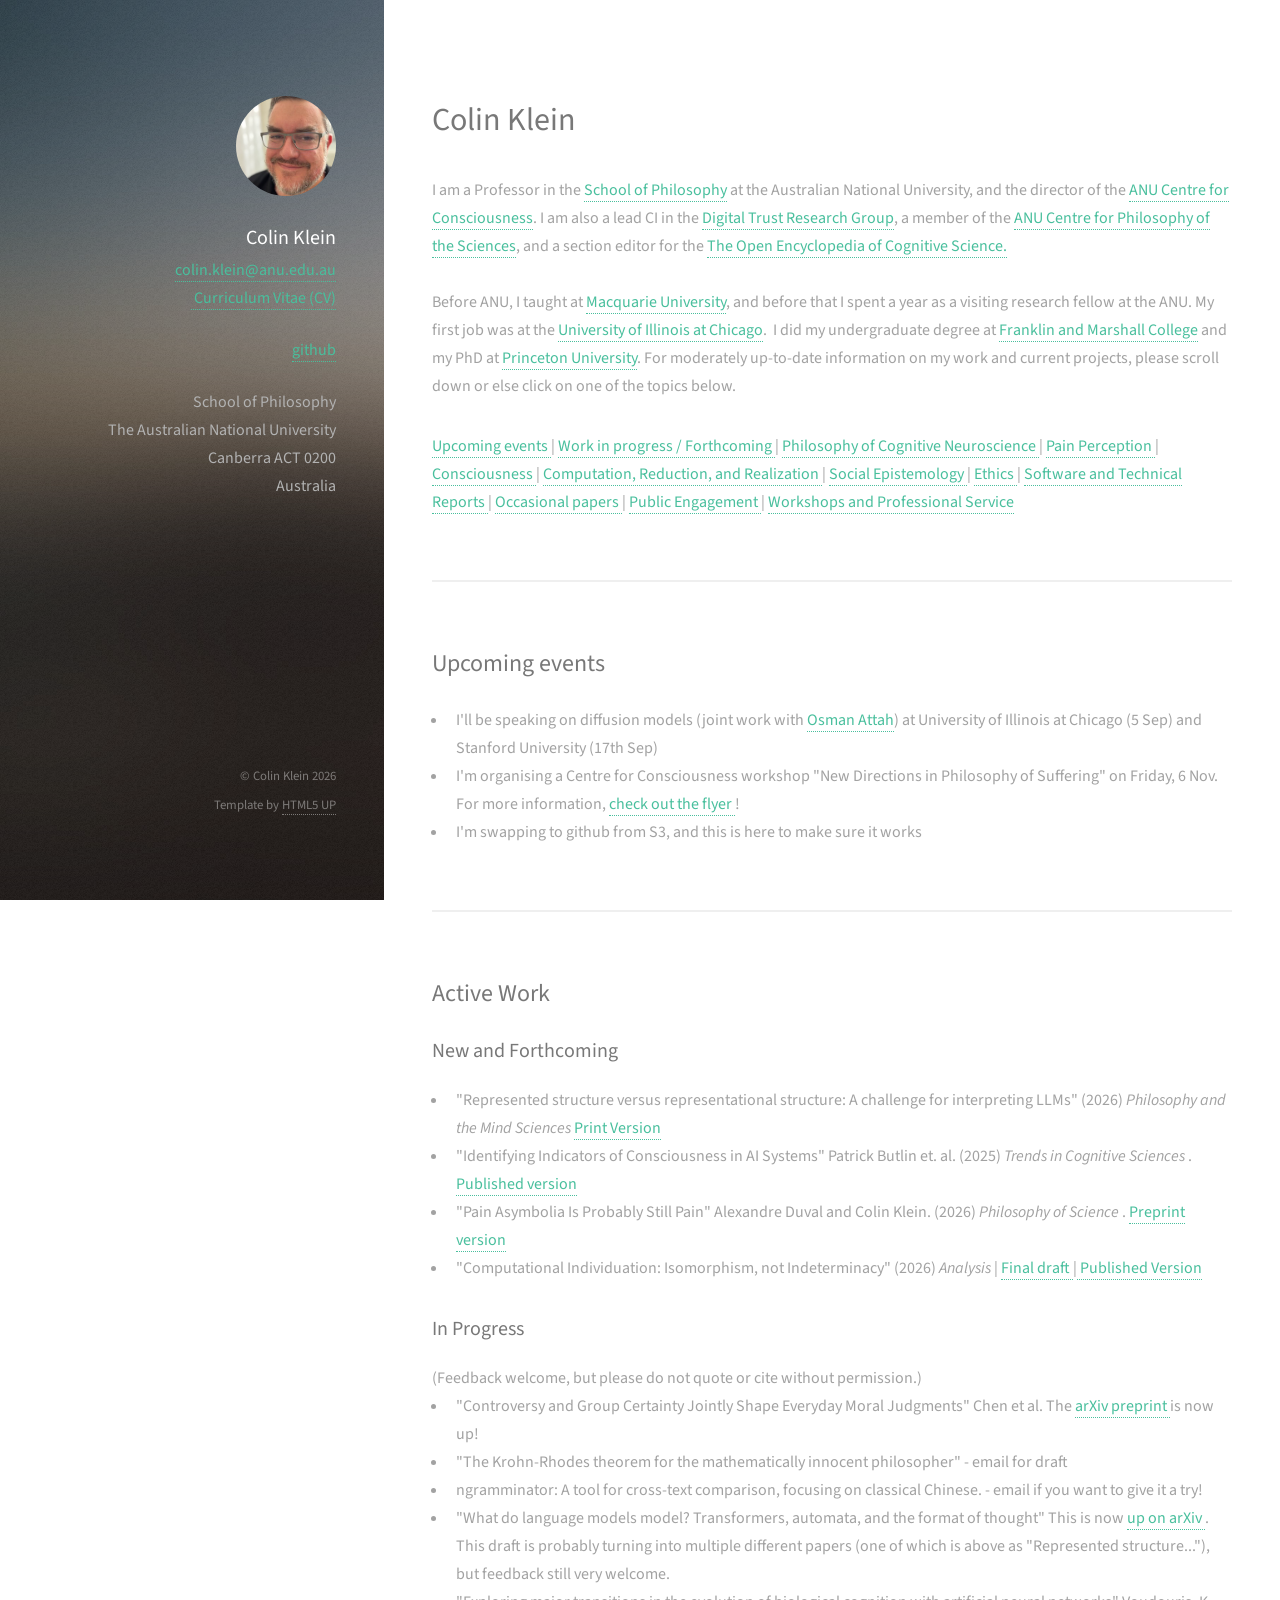
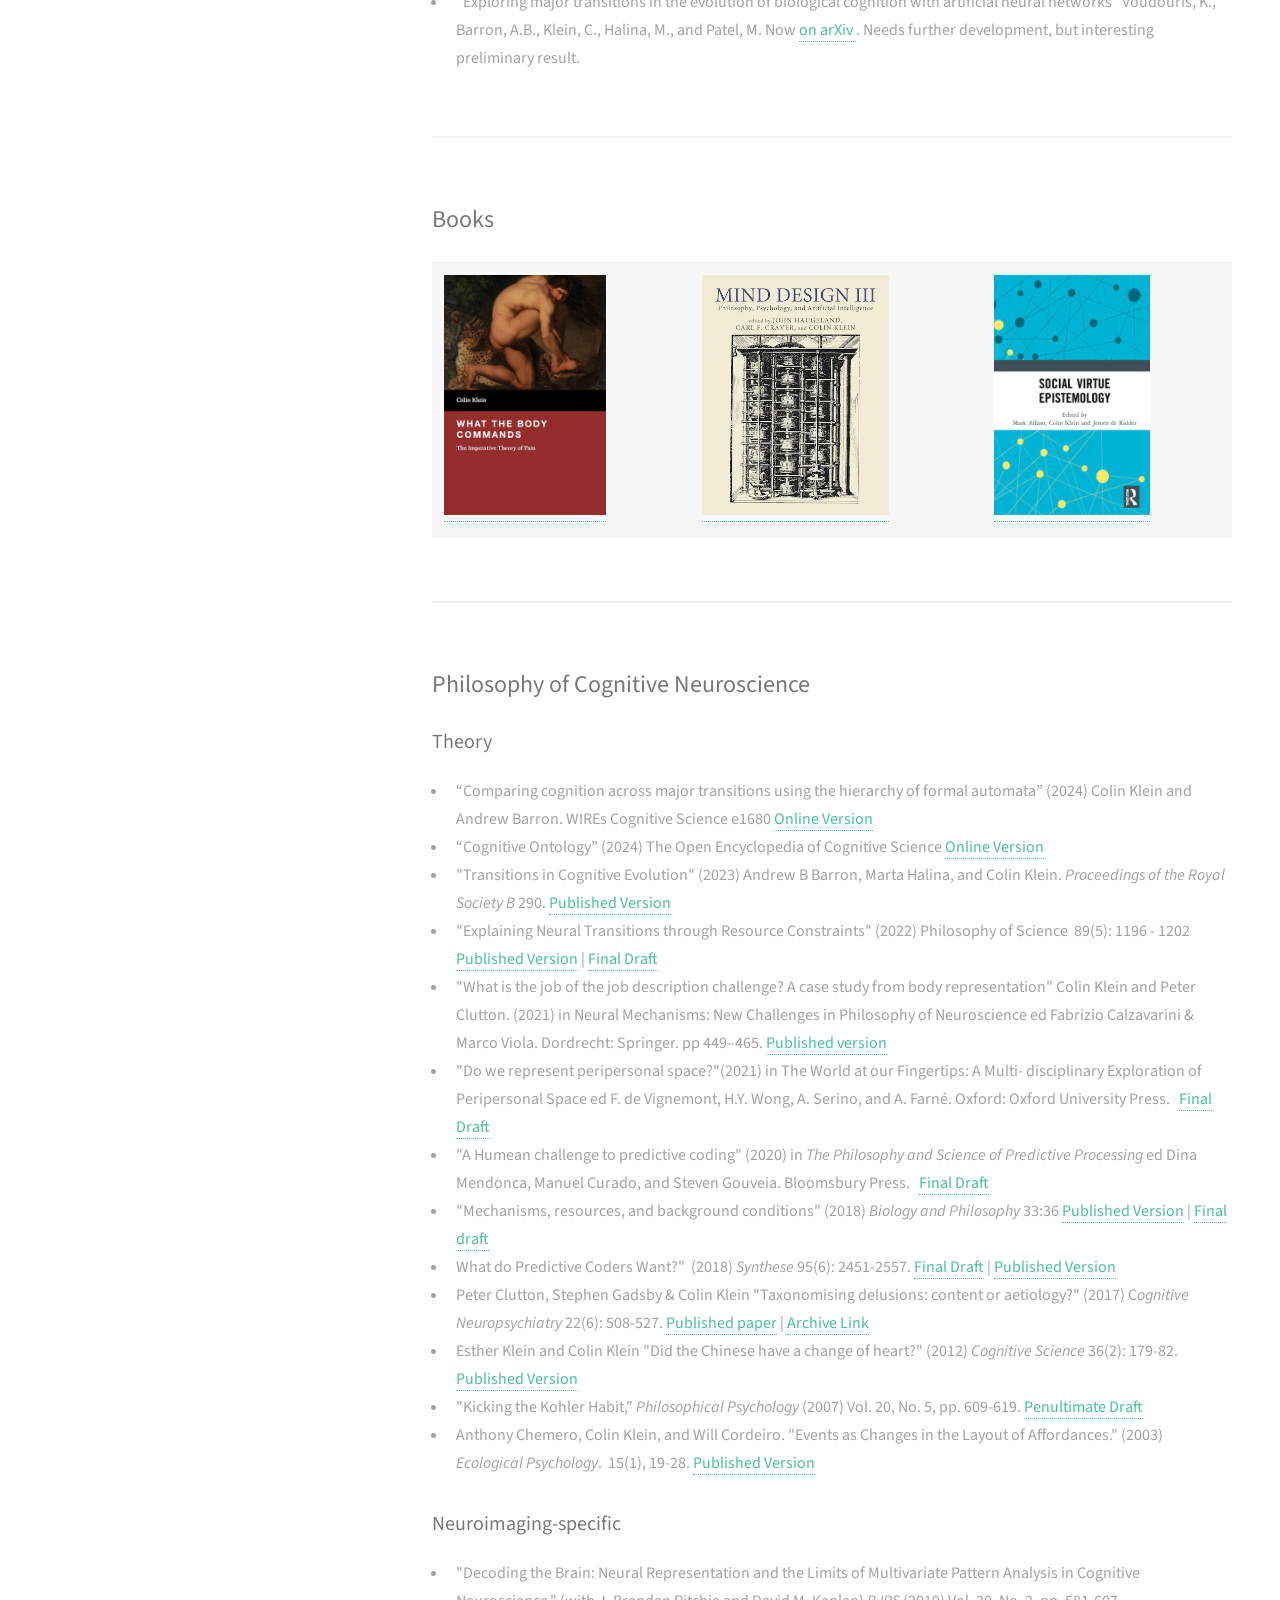
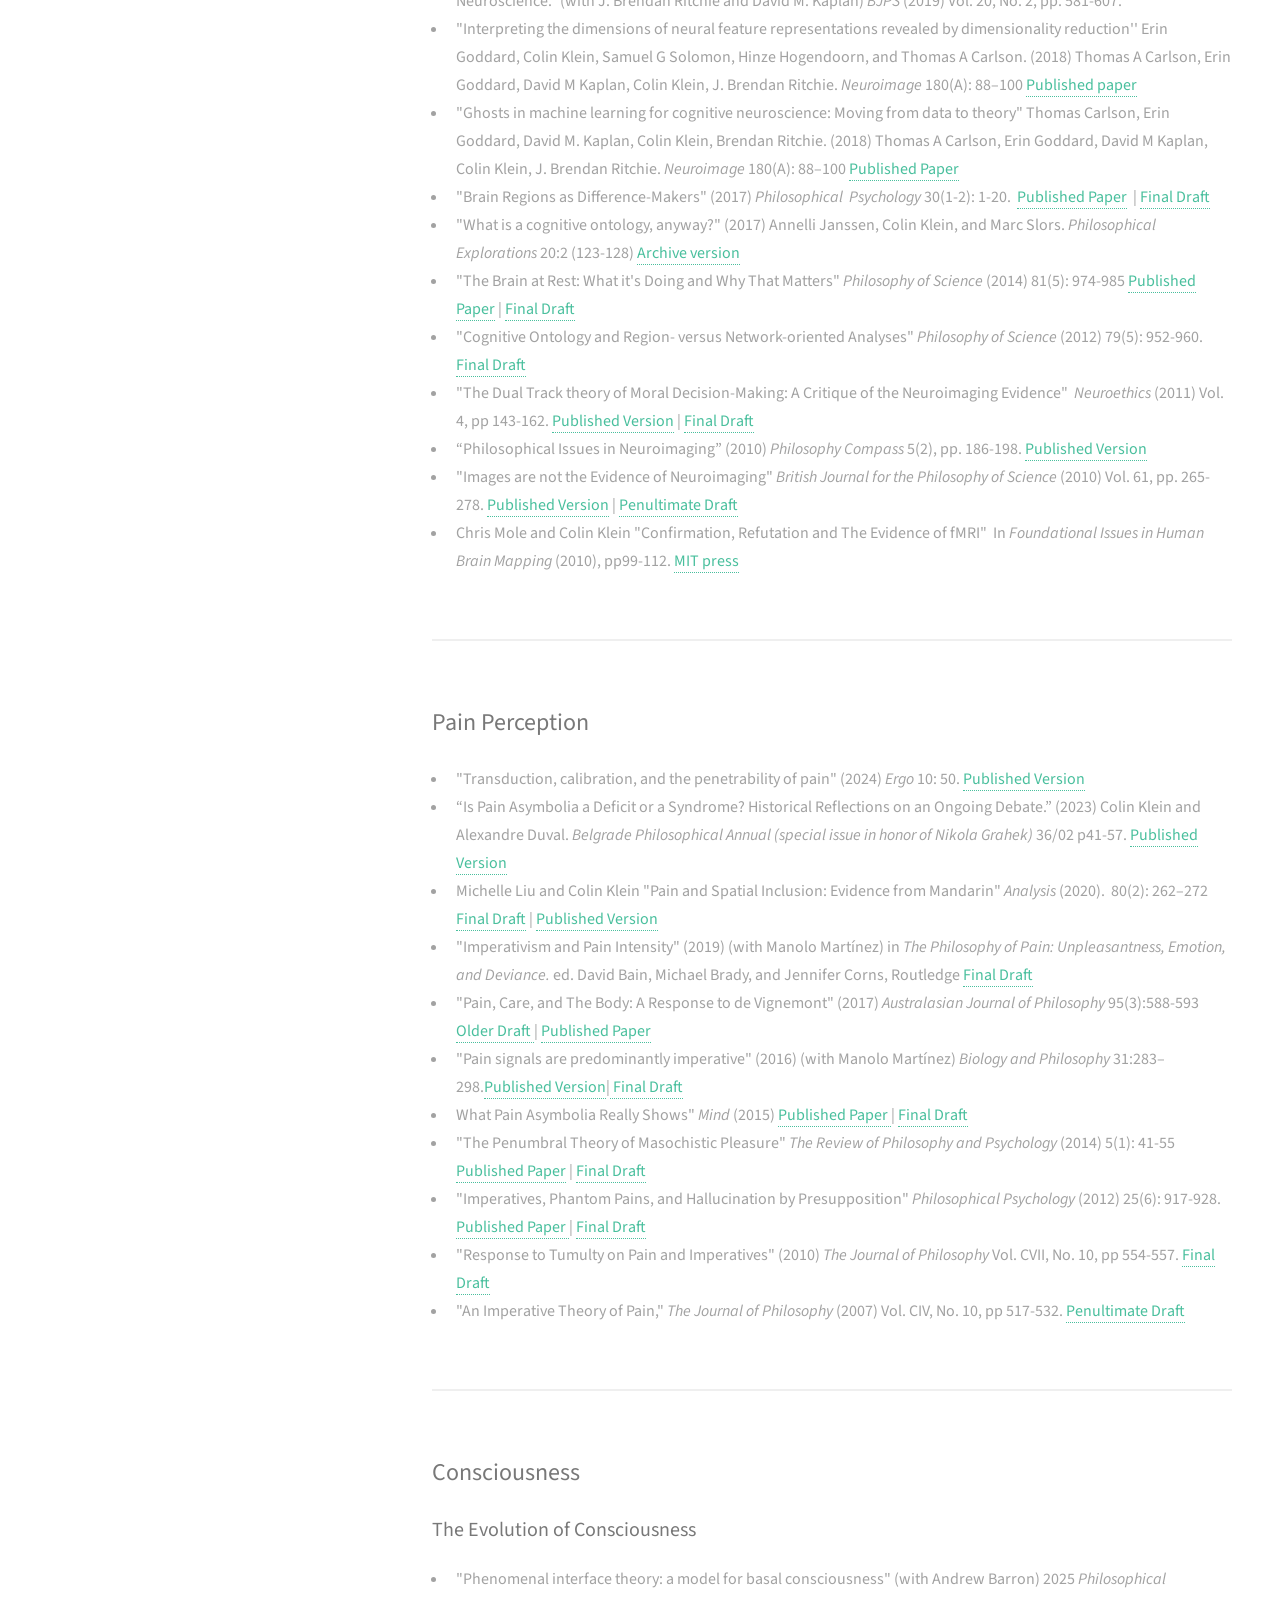
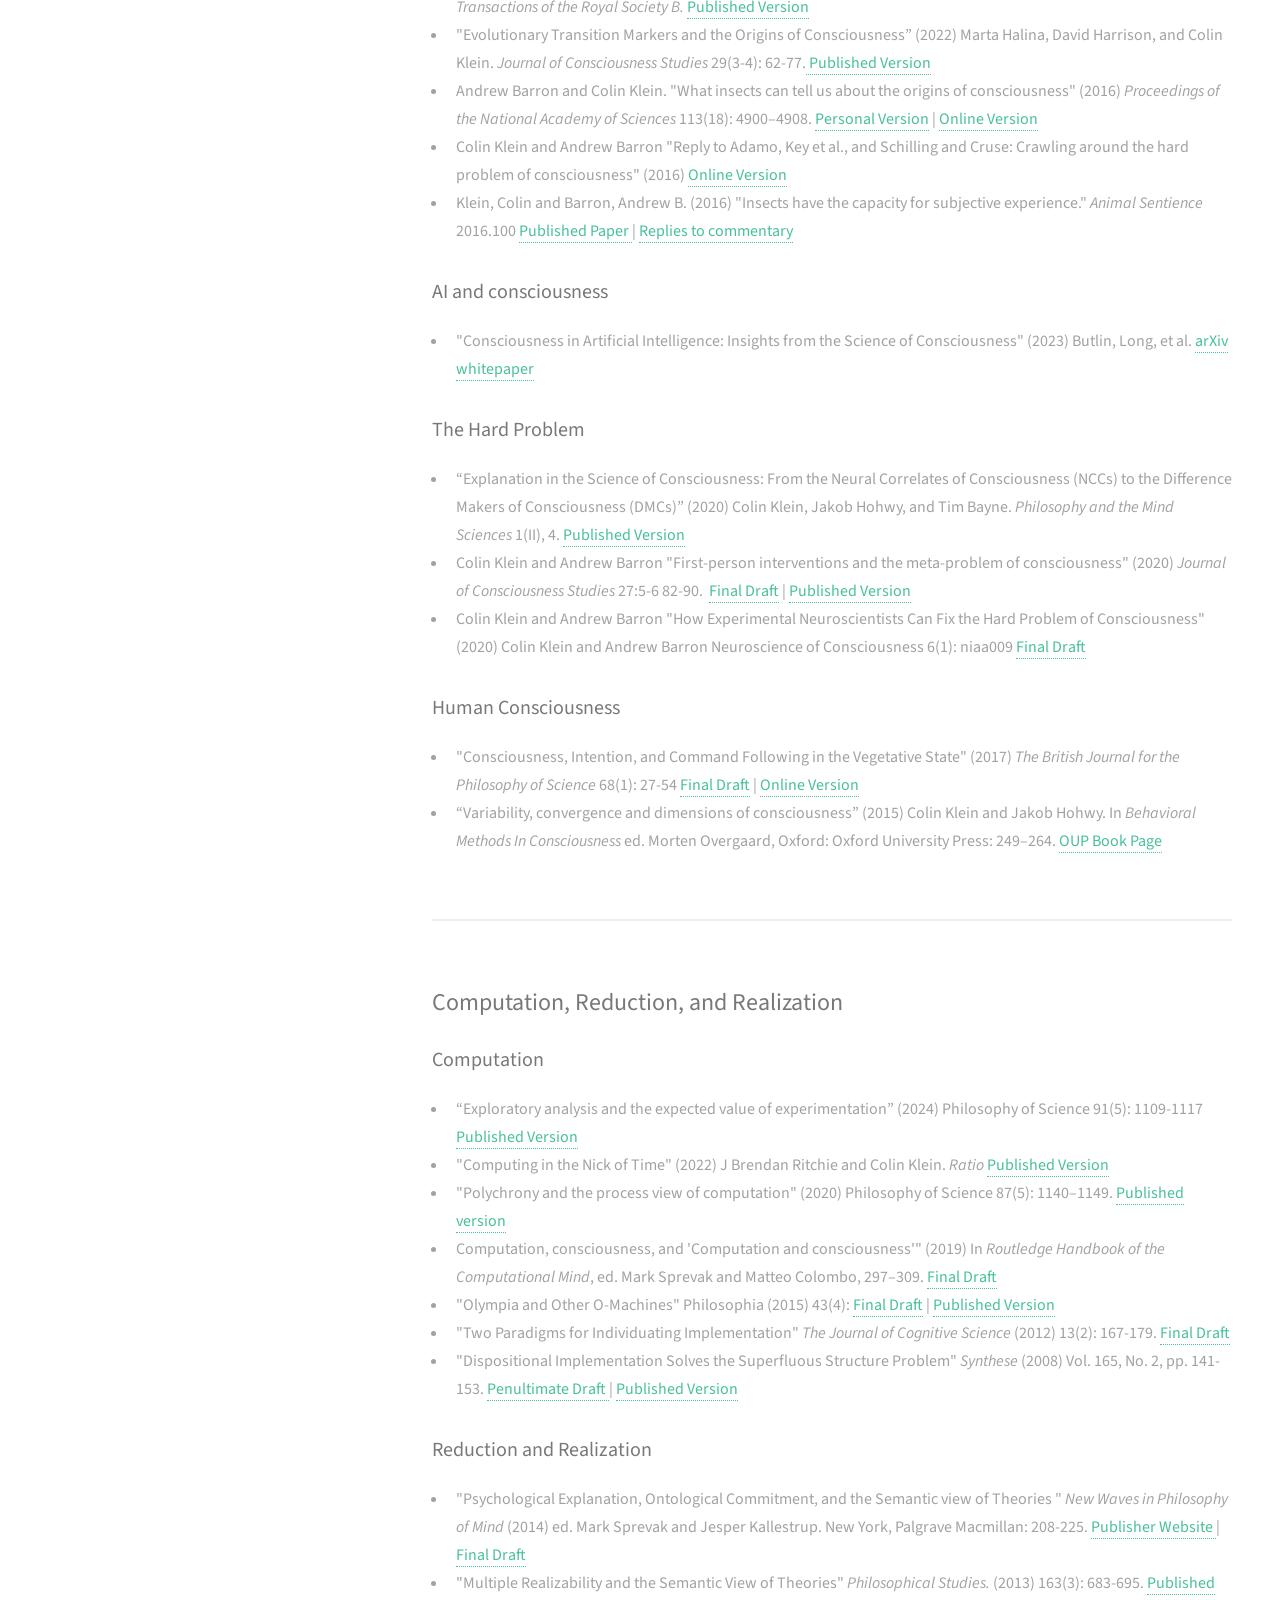
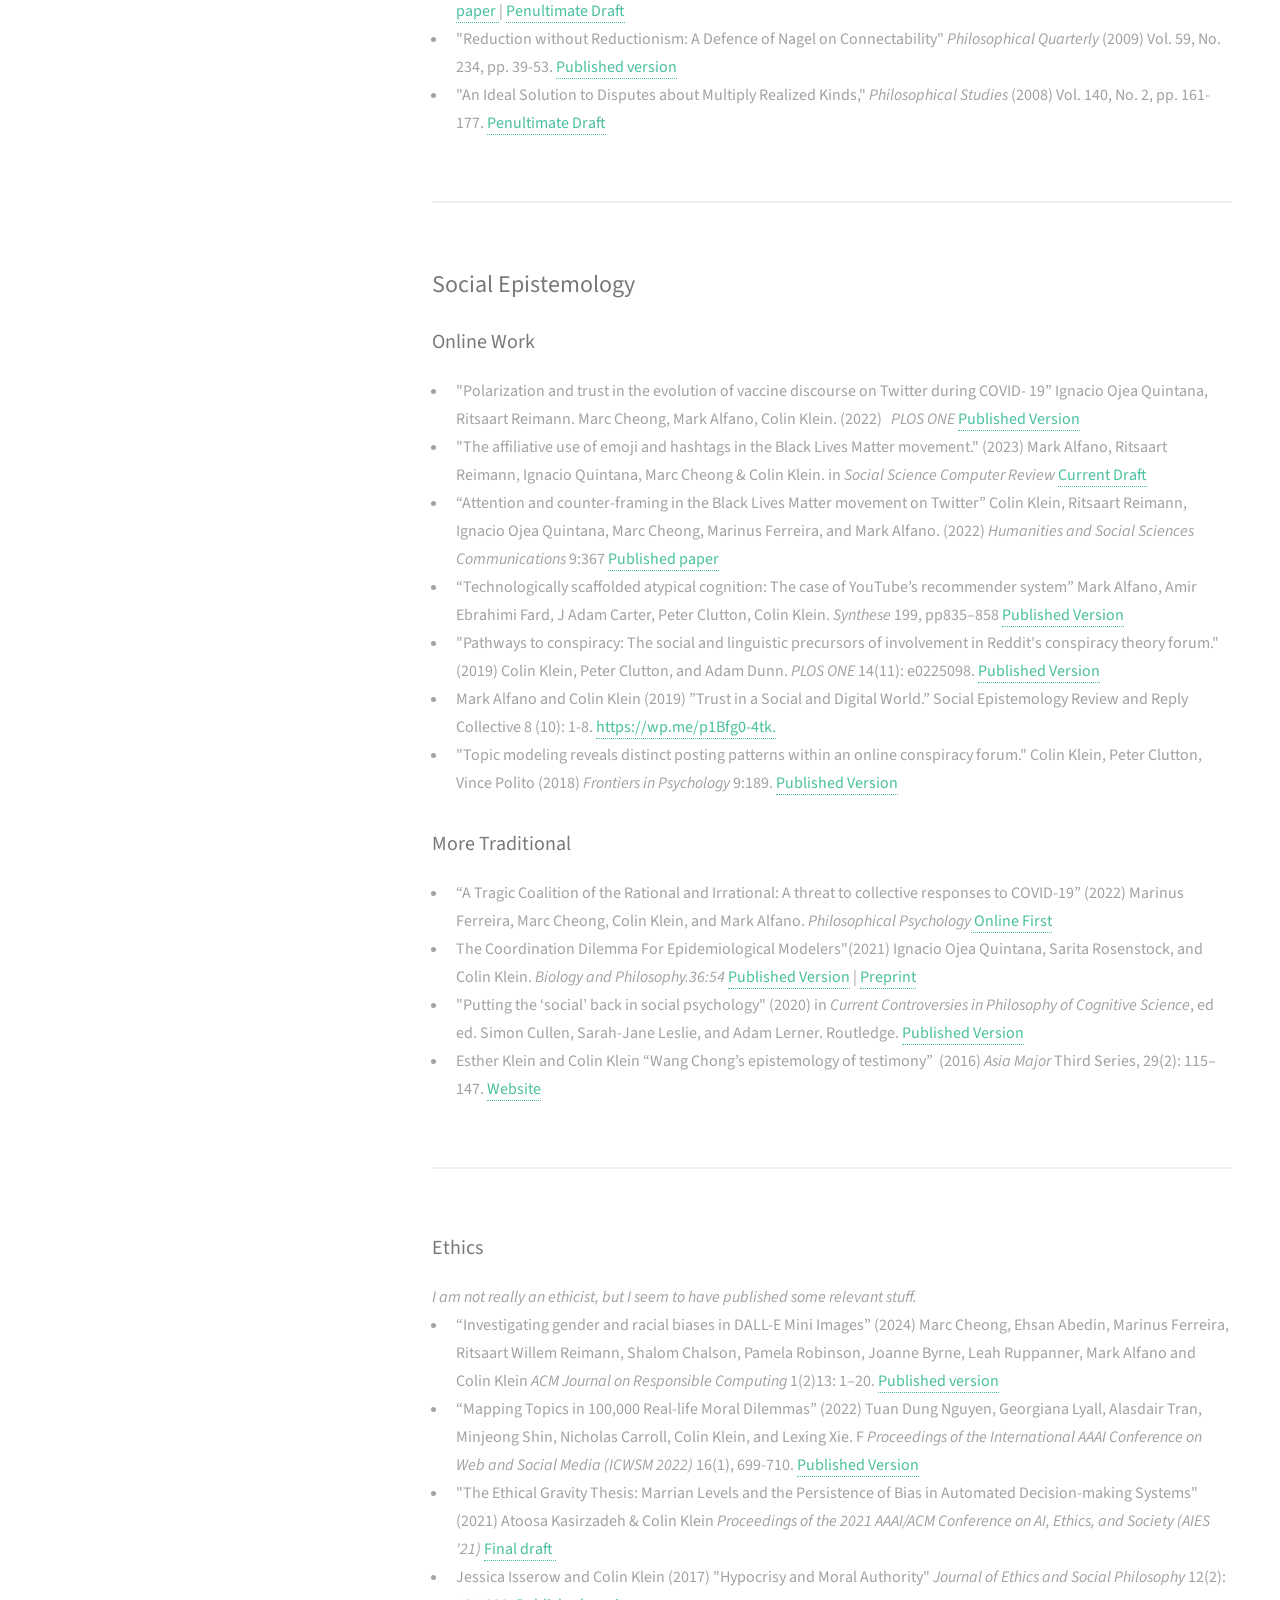
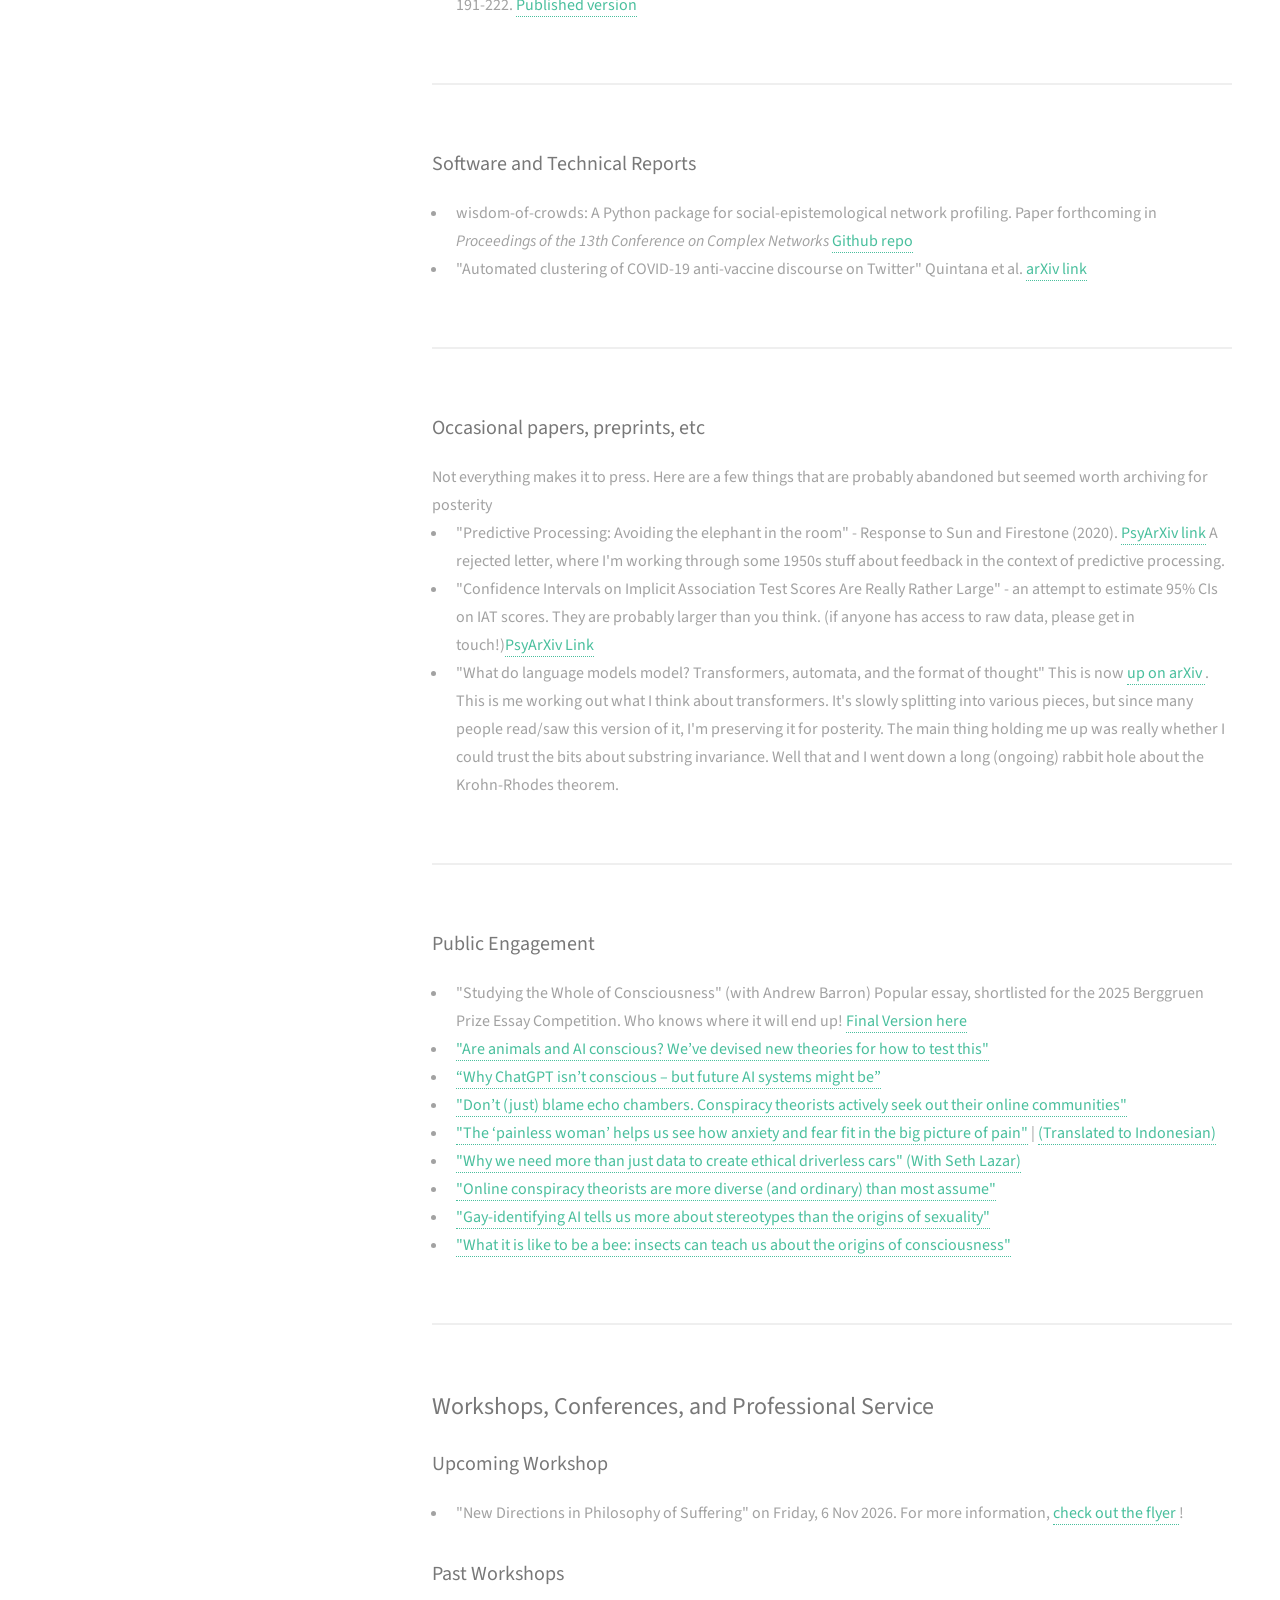
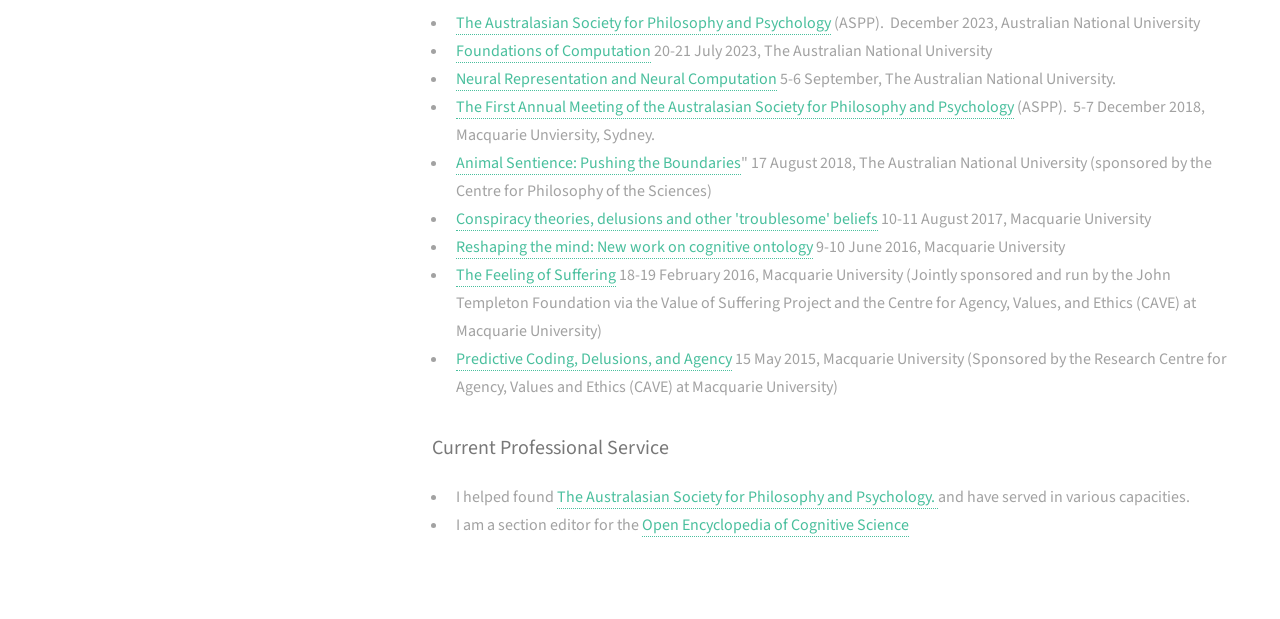
==== commit f48ea261: "more updates mad with power" ====
--- a/index.html
+++ b/index.html
@@ -788,7 +788,7 @@
 <h3> Upcoming Workshop </h3>
 
 <ul>
-  <li>"New Directions in Philosophy of Suffering" on Friday, 6 Nov. For more information,
+  <li>"New Directions in Philosophy of Suffering" on Friday, 6 Nov 2026. For more information,
     <a href="workshops/SufferingProgram.pdf"> check out the flyer </a>!</li>
 </ul>
 
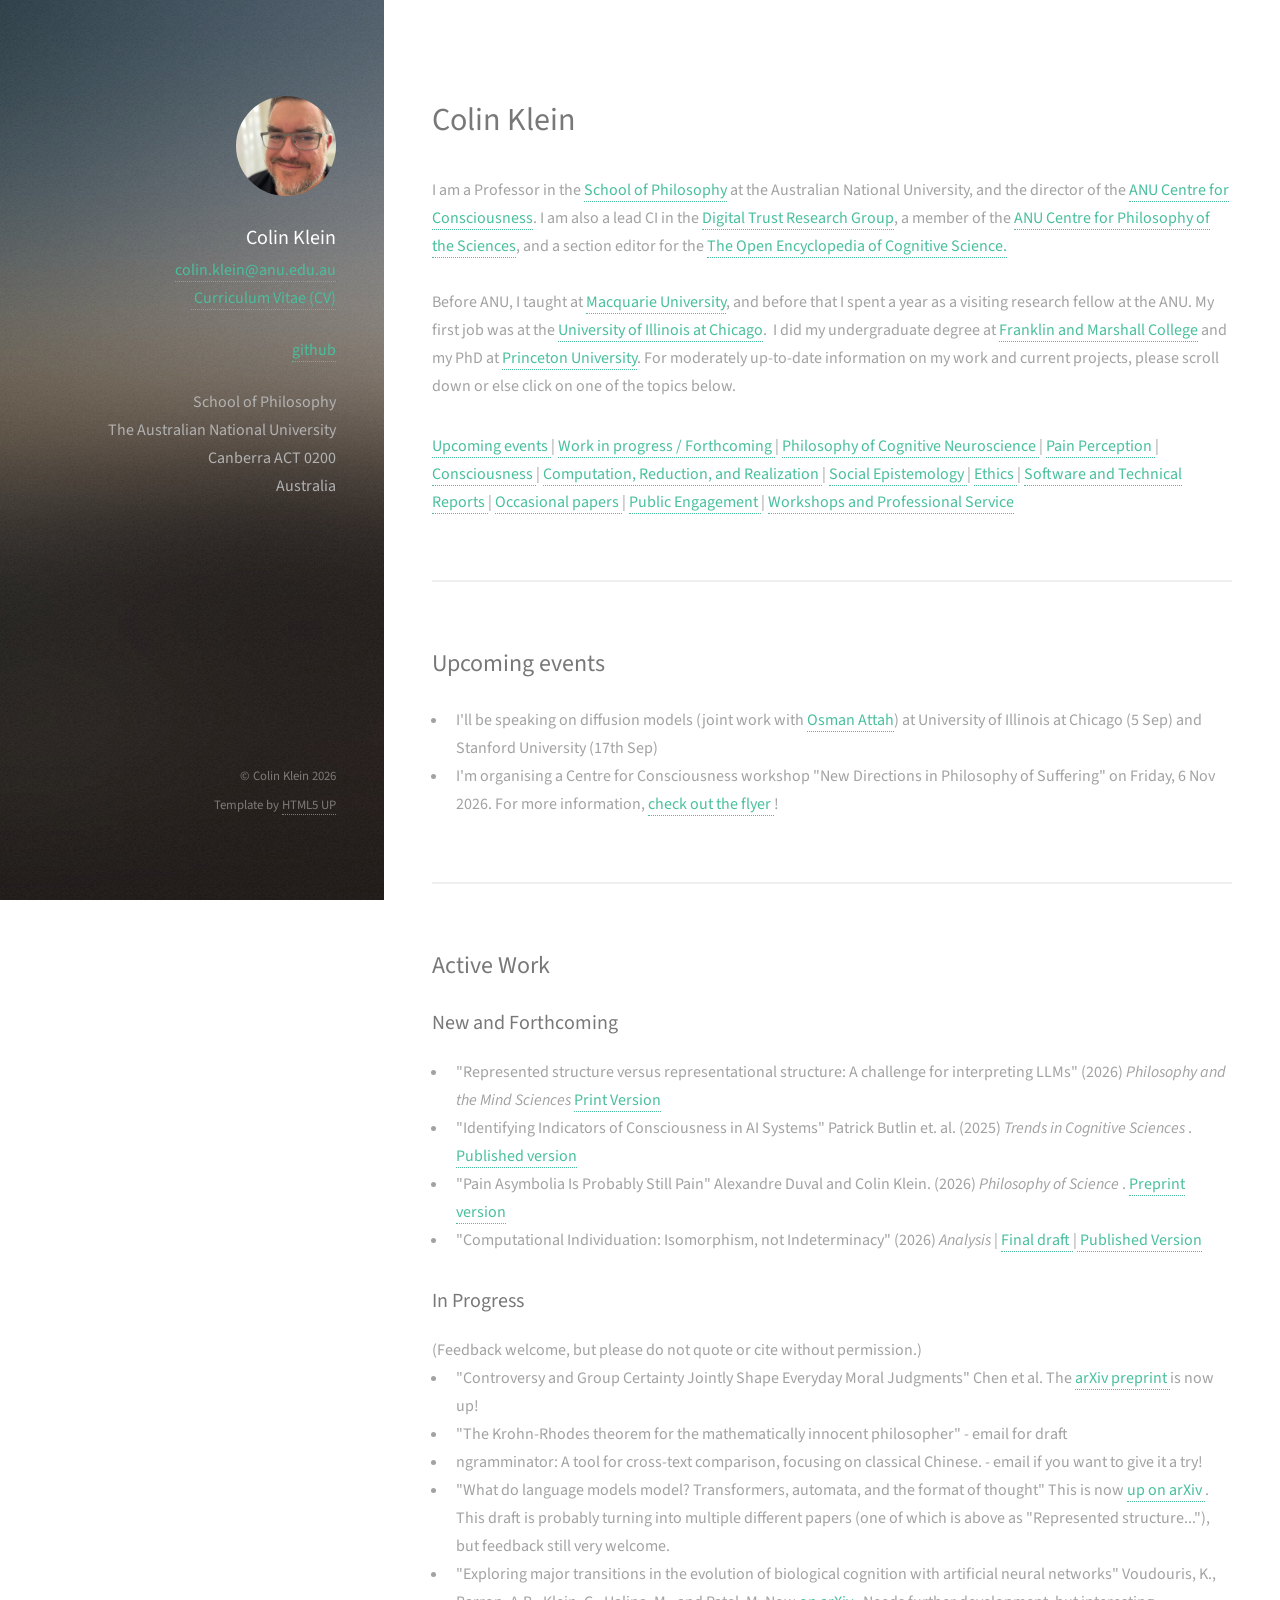
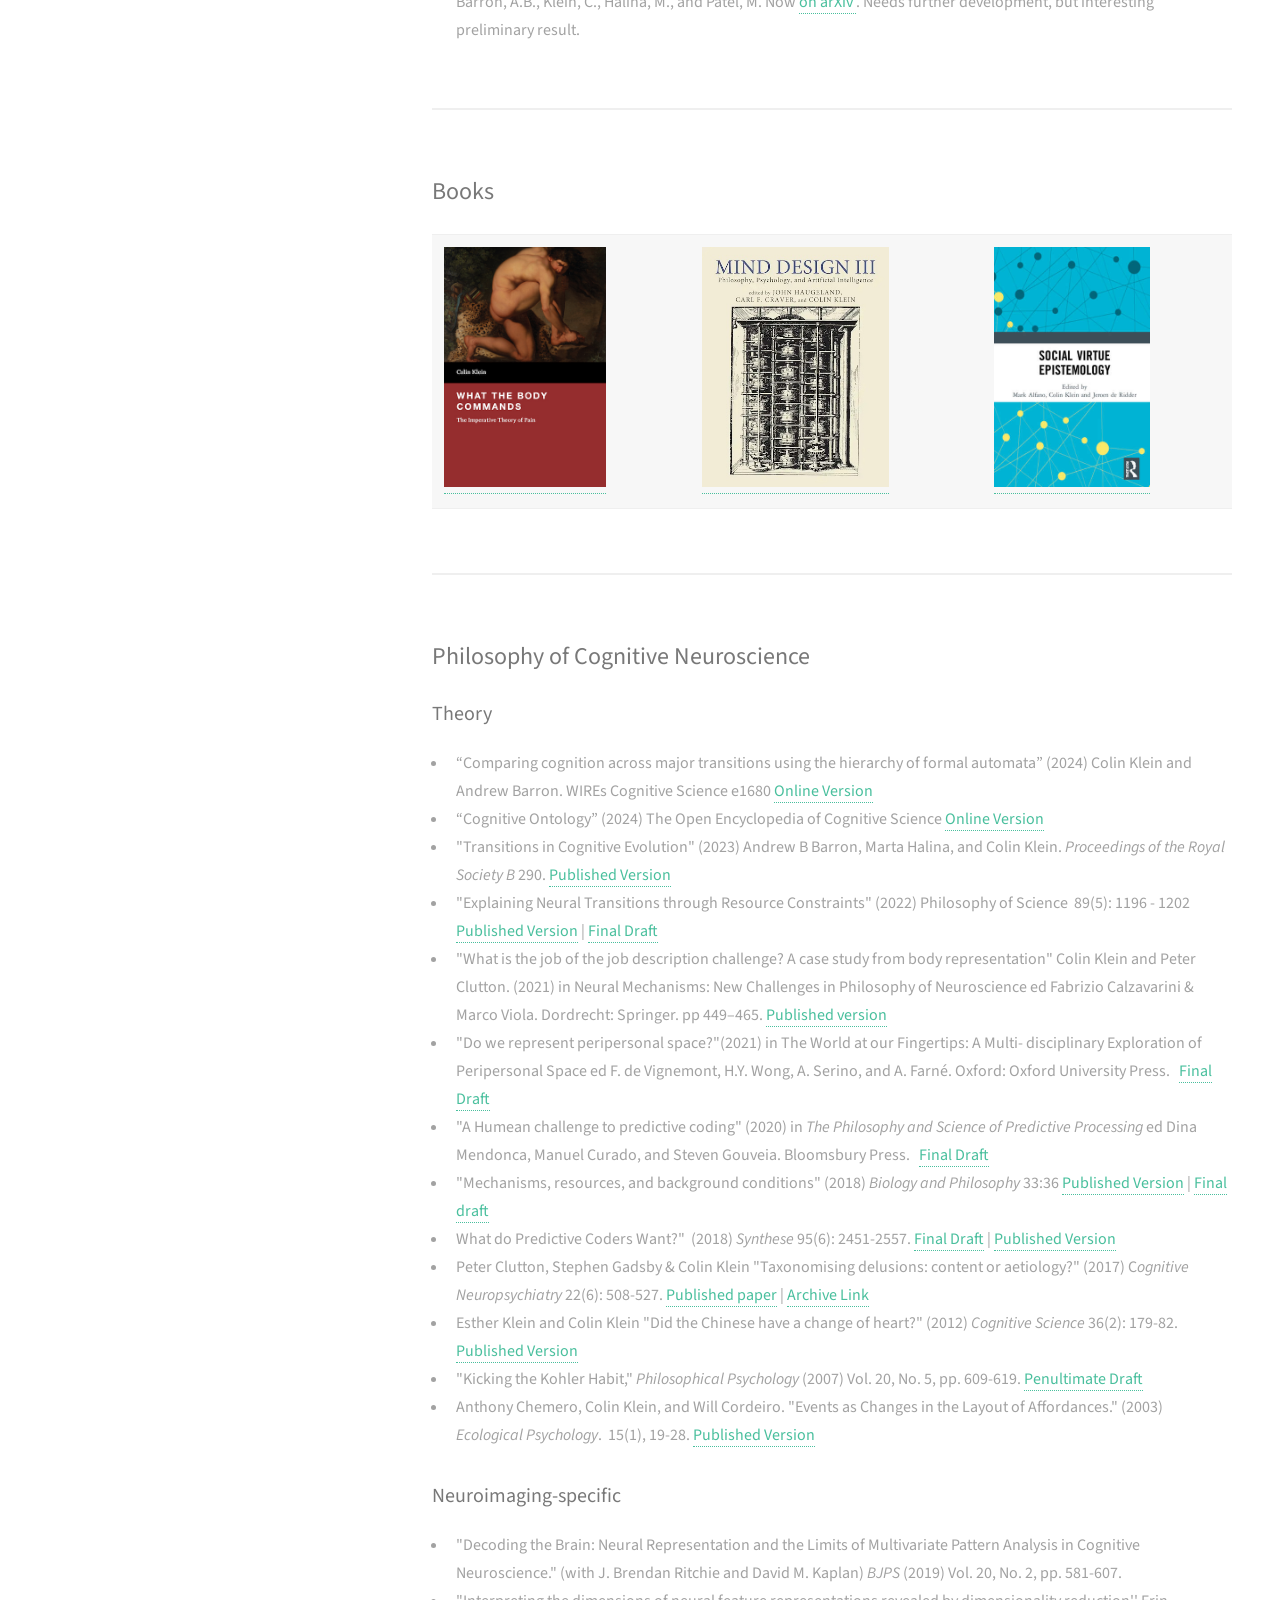
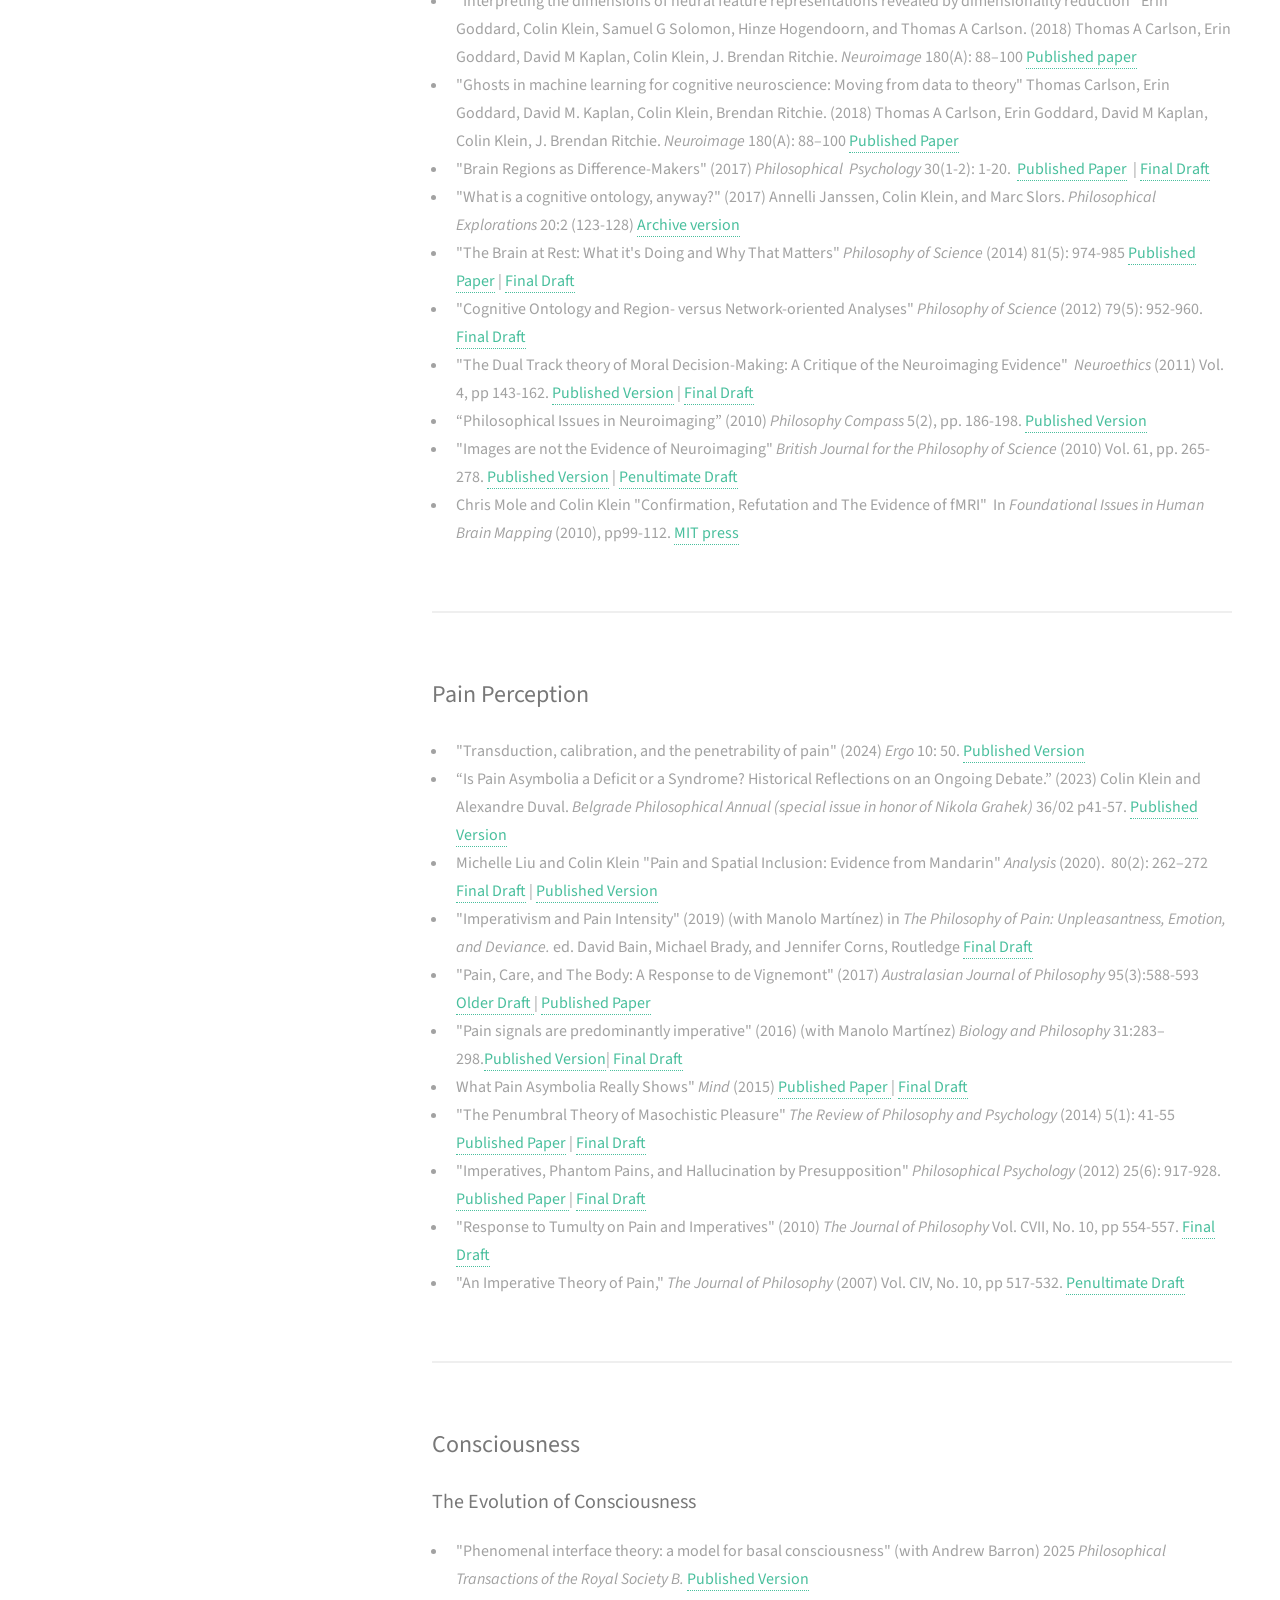
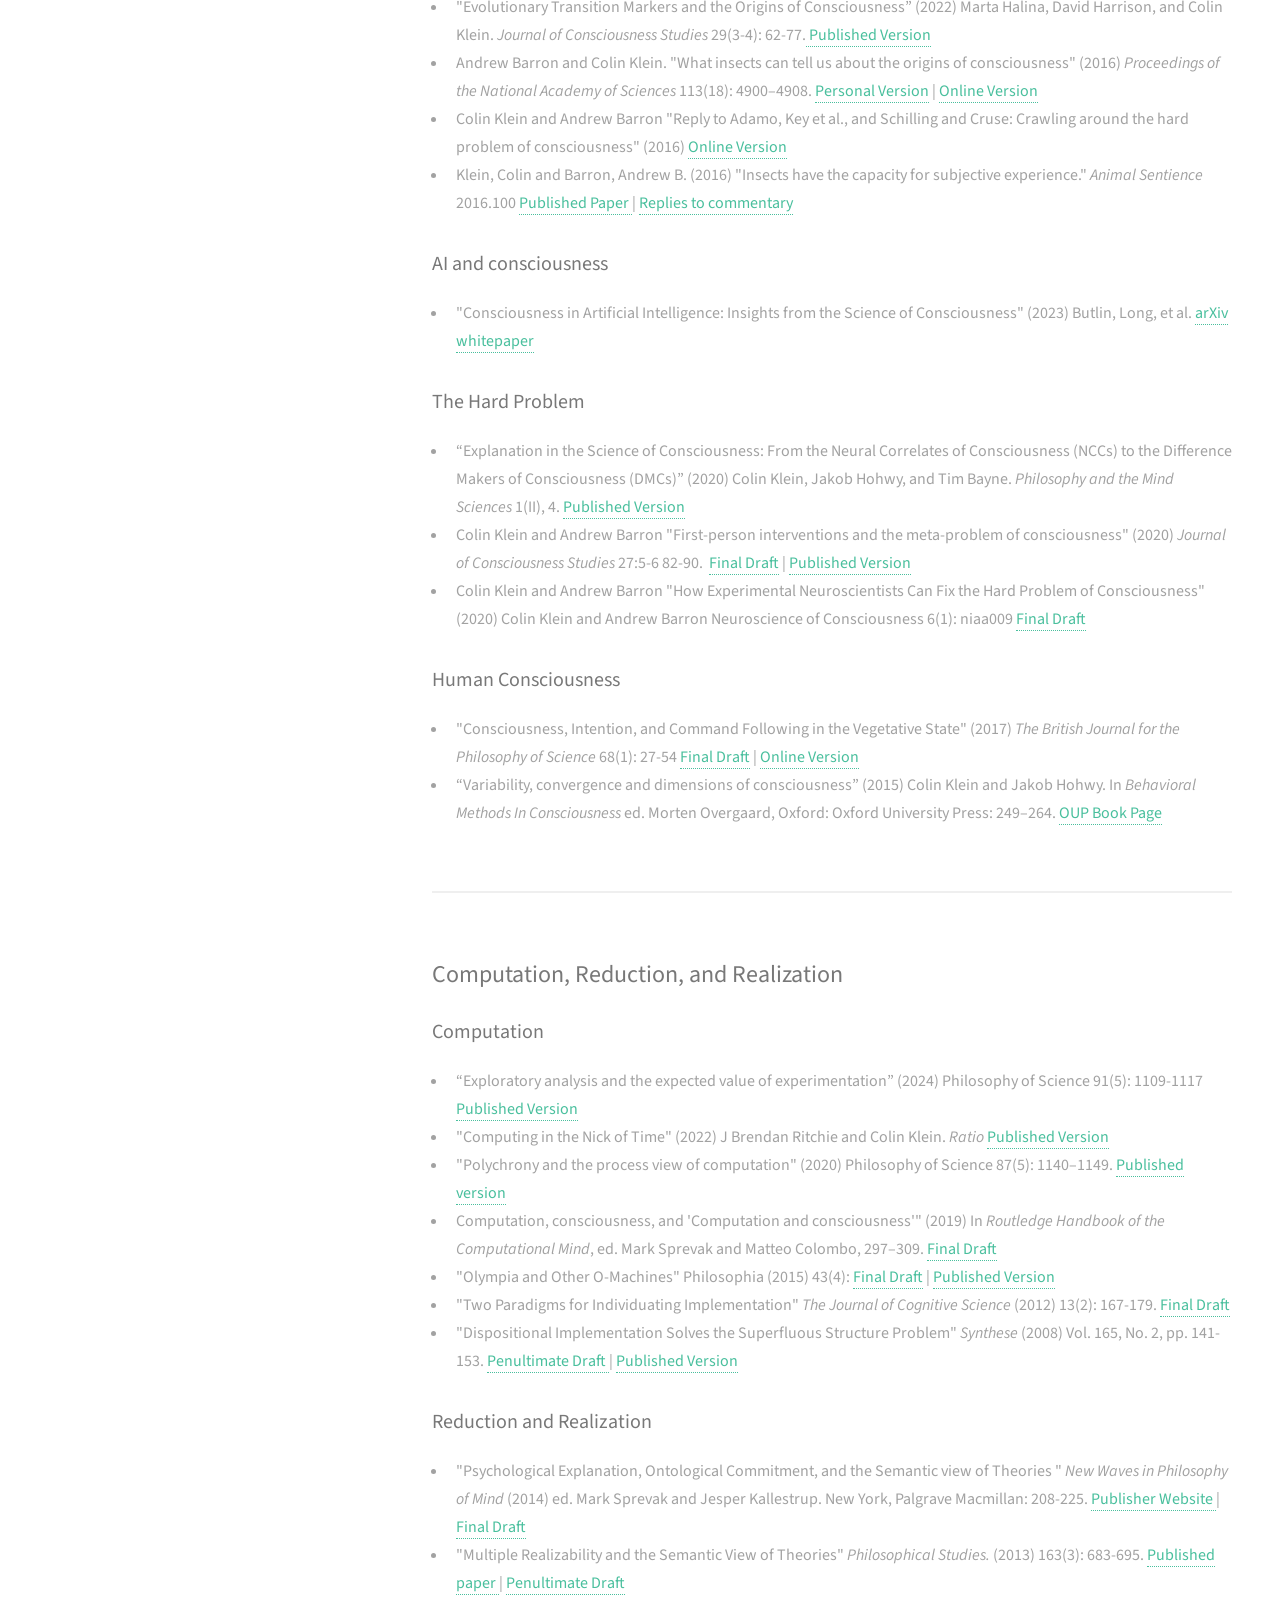
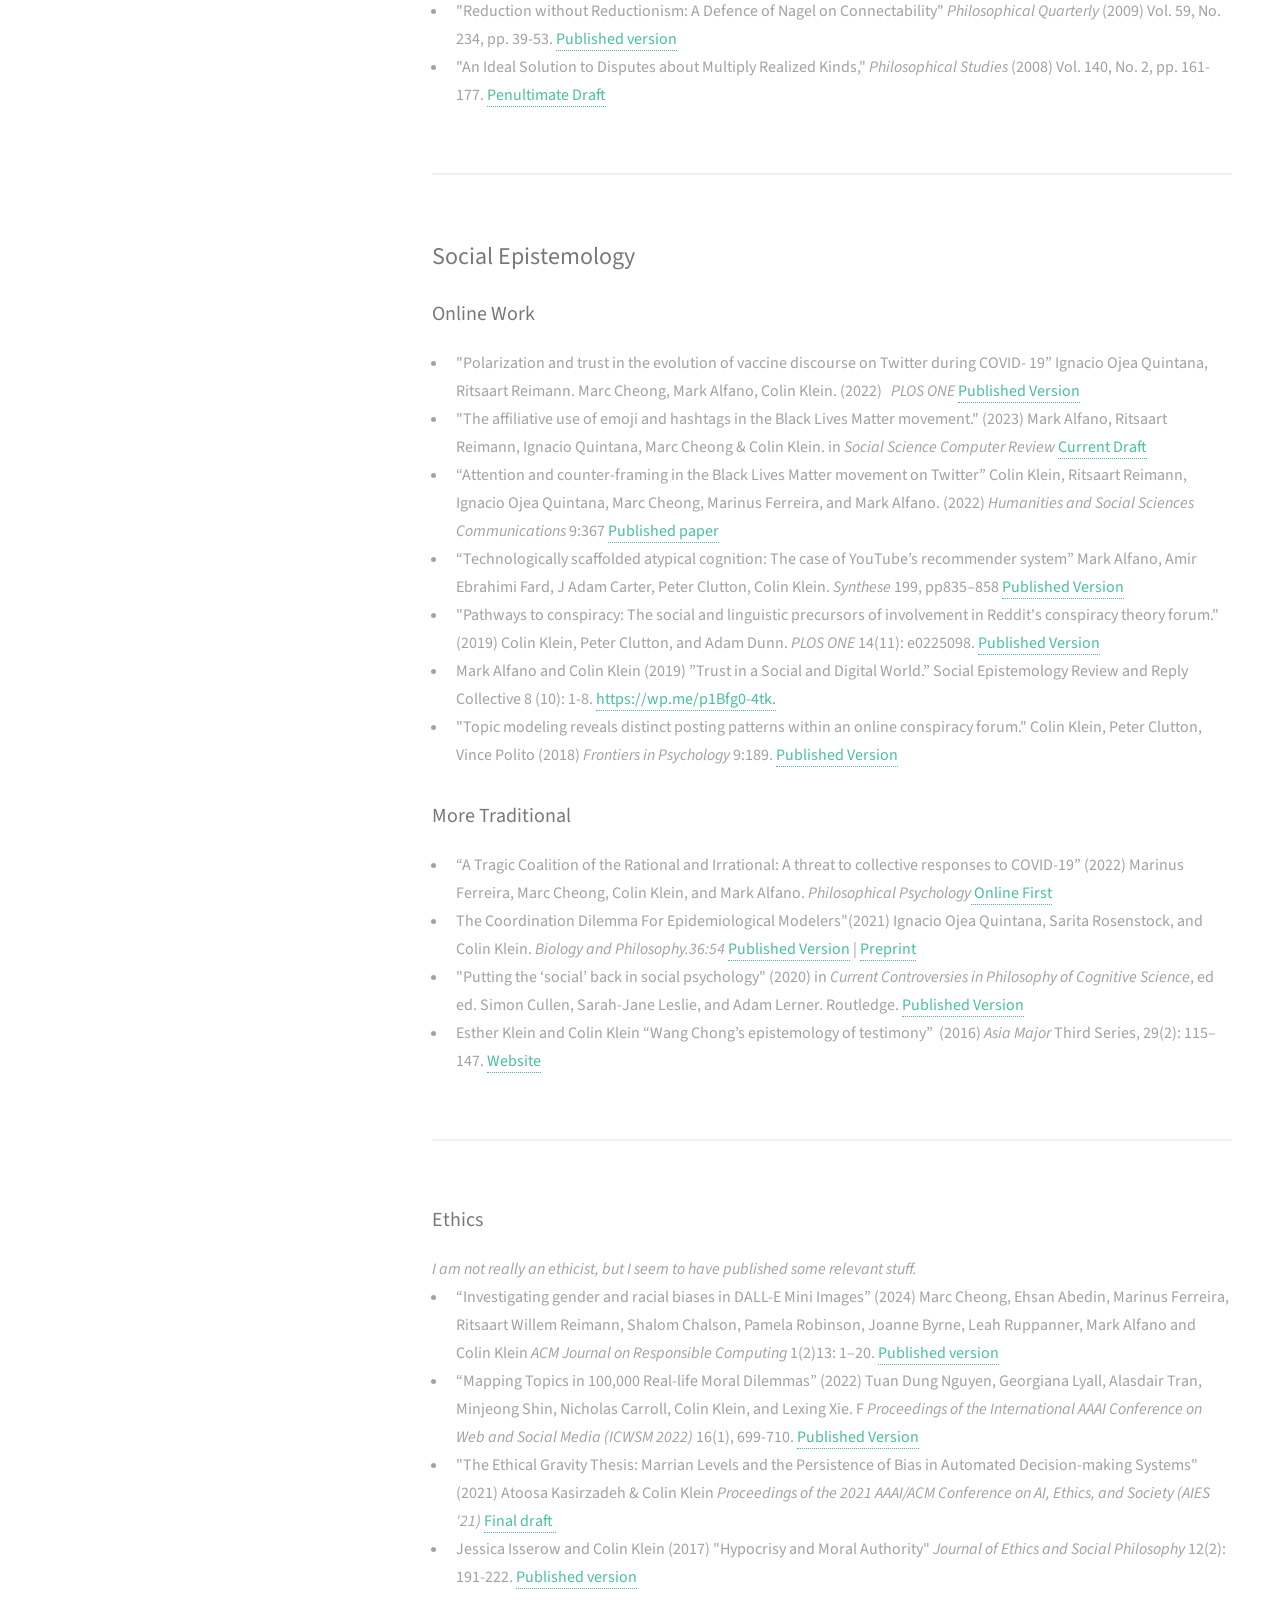
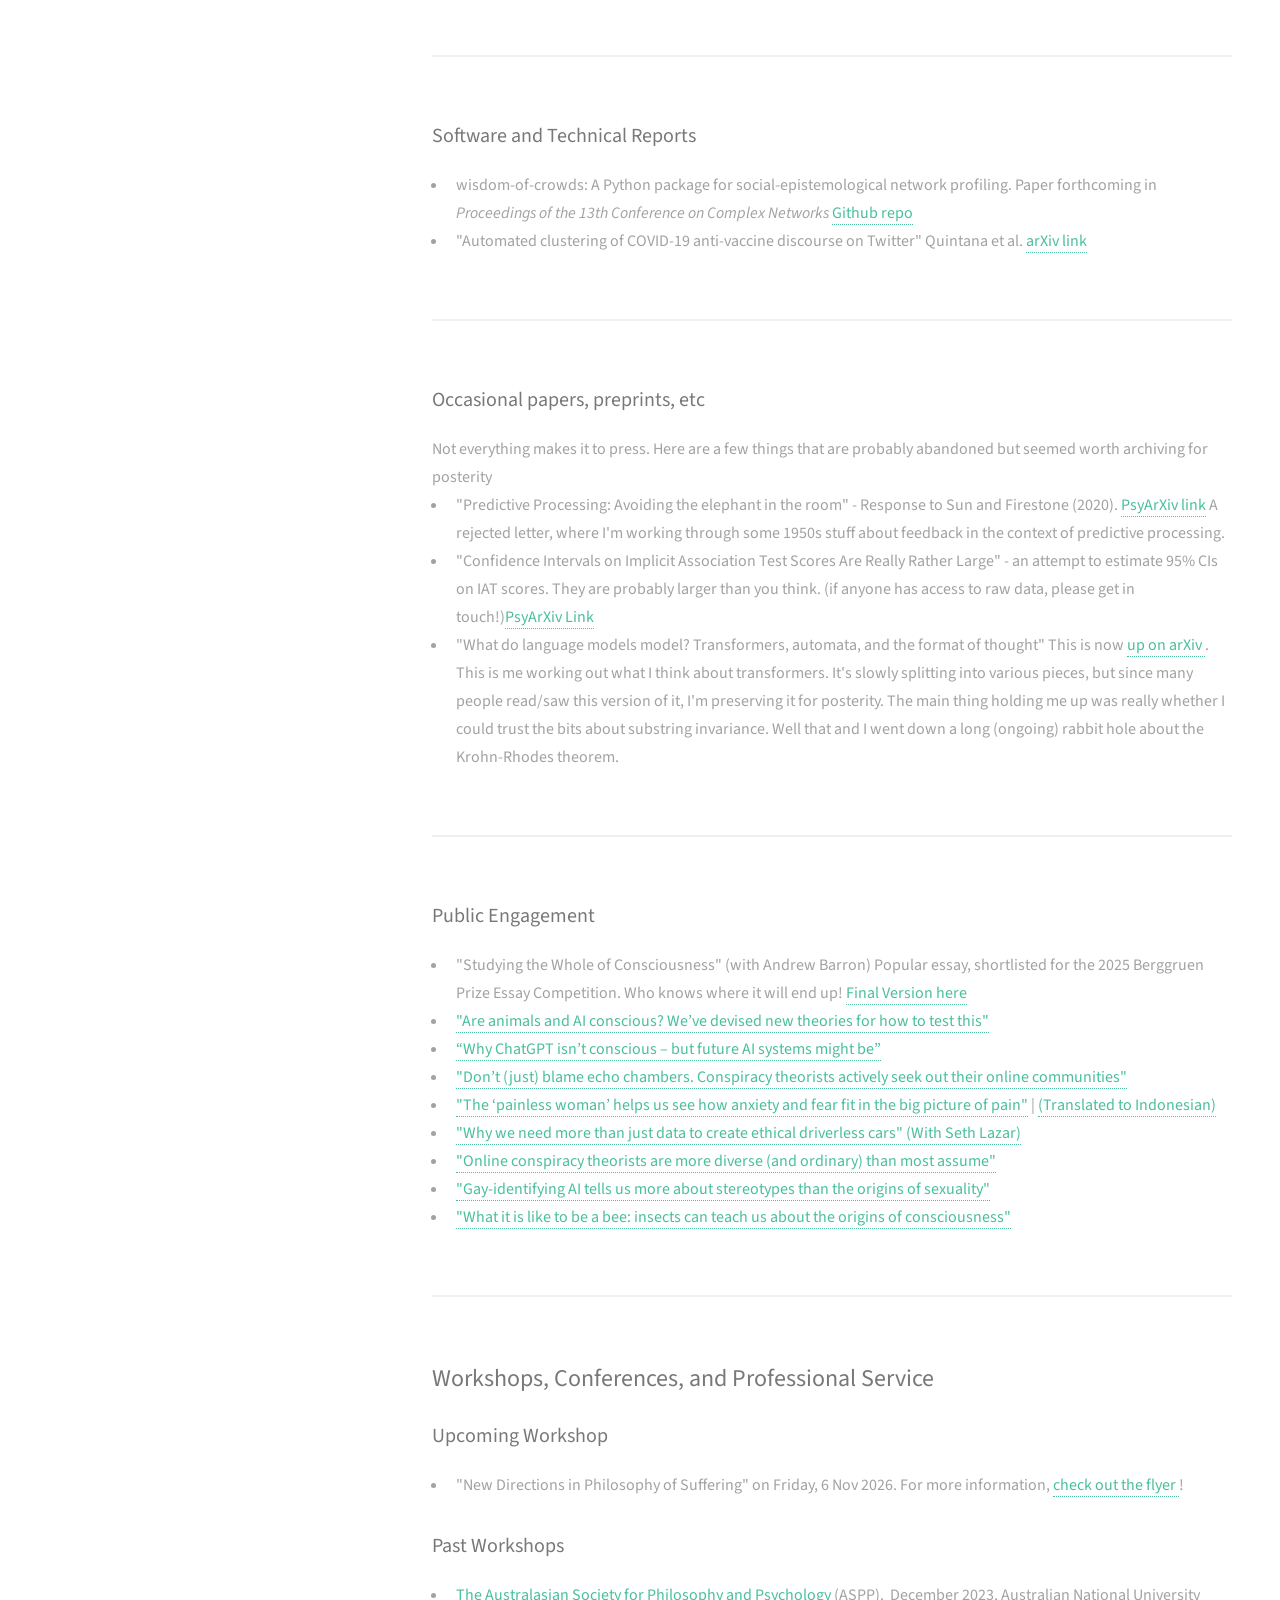
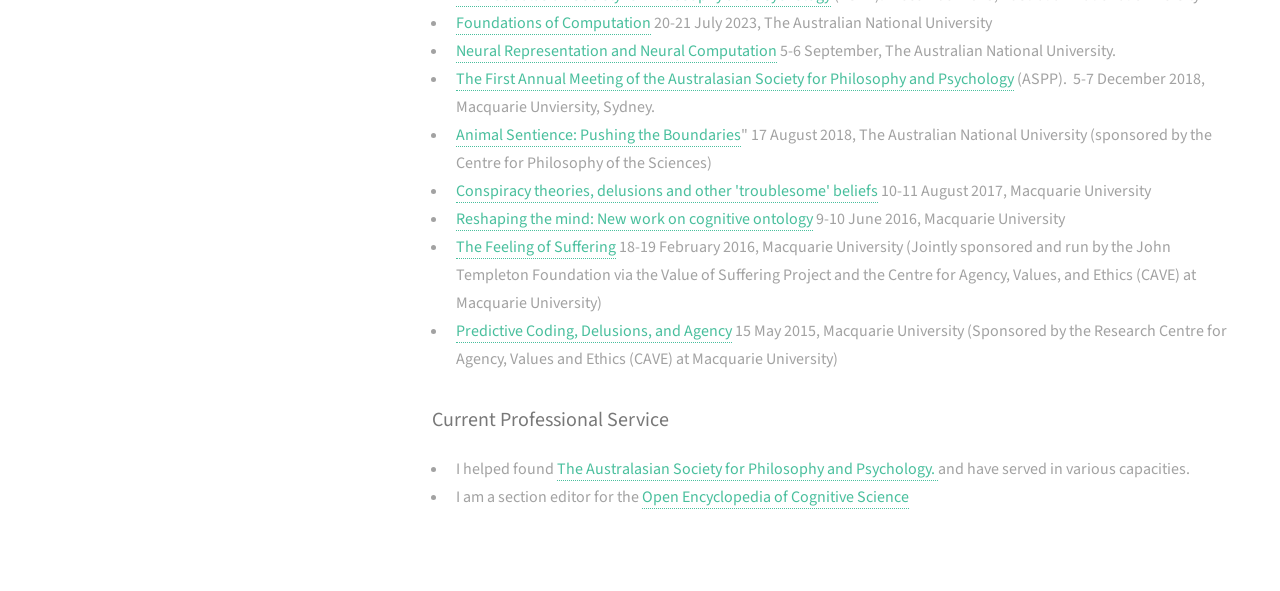
==== commit 3f6db866: "cleanup" ====
--- a/index.html
+++ b/index.html
@@ -84,9 +84,8 @@
 <ul>
    <li> I'll be speaking on diffusion models (joint work with <a href="https://nuhuosmanattah.com"> Osman Attah</a>) at
      University of Illinois at Chicago (5 Sep) and Stanford University (17th Sep) </li>
-    <li> I'm organising a Centre for Consciousness workshop "New Directions in Philosophy of Suffering" on Friday, 6 Nov. For more information,
+    <li> I'm organising a Centre for Consciousness workshop "New Directions in Philosophy of Suffering" on Friday, 6 Nov 2026. For more information,
       <a href="workshops/SufferingProgram.pdf"> check out the flyer </a>!</li>
-    <li> I'm swapping to github from S3, and this is here to make sure it works </li>
   </ul>
 </section>
 
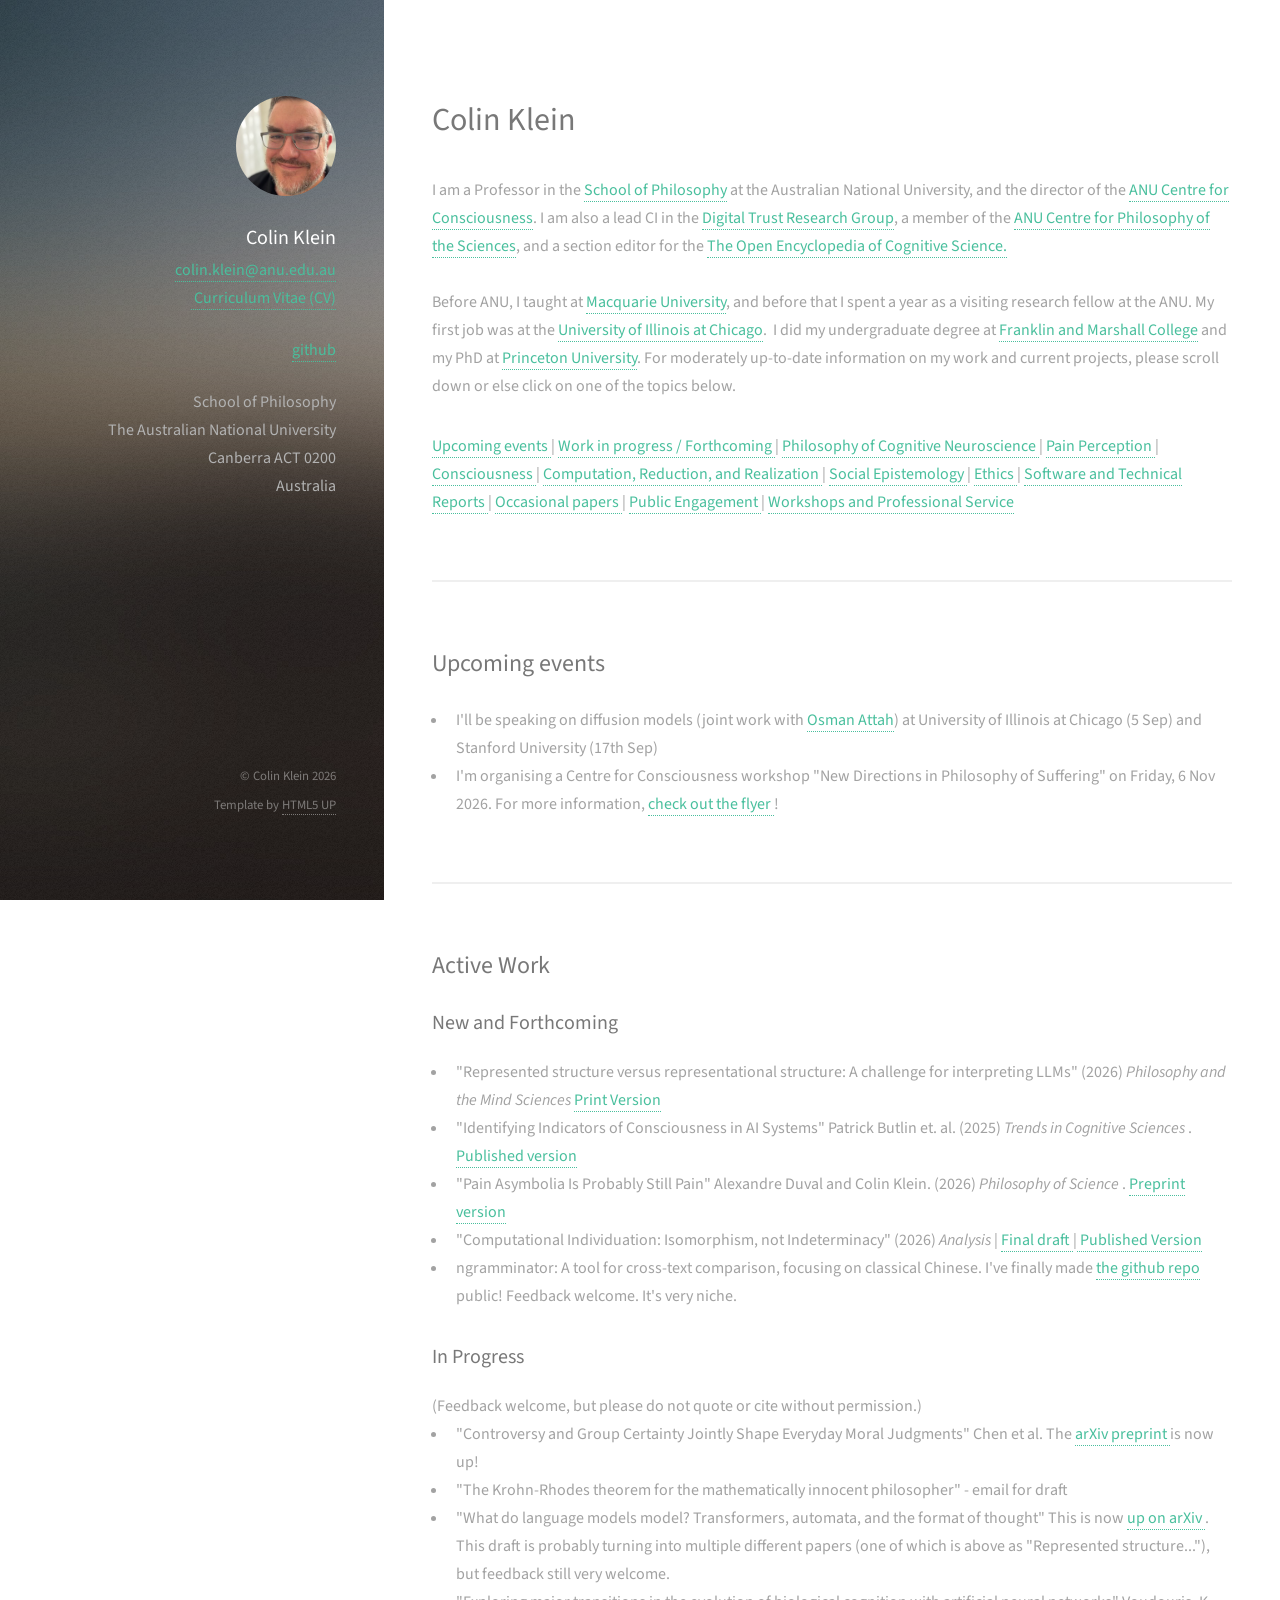
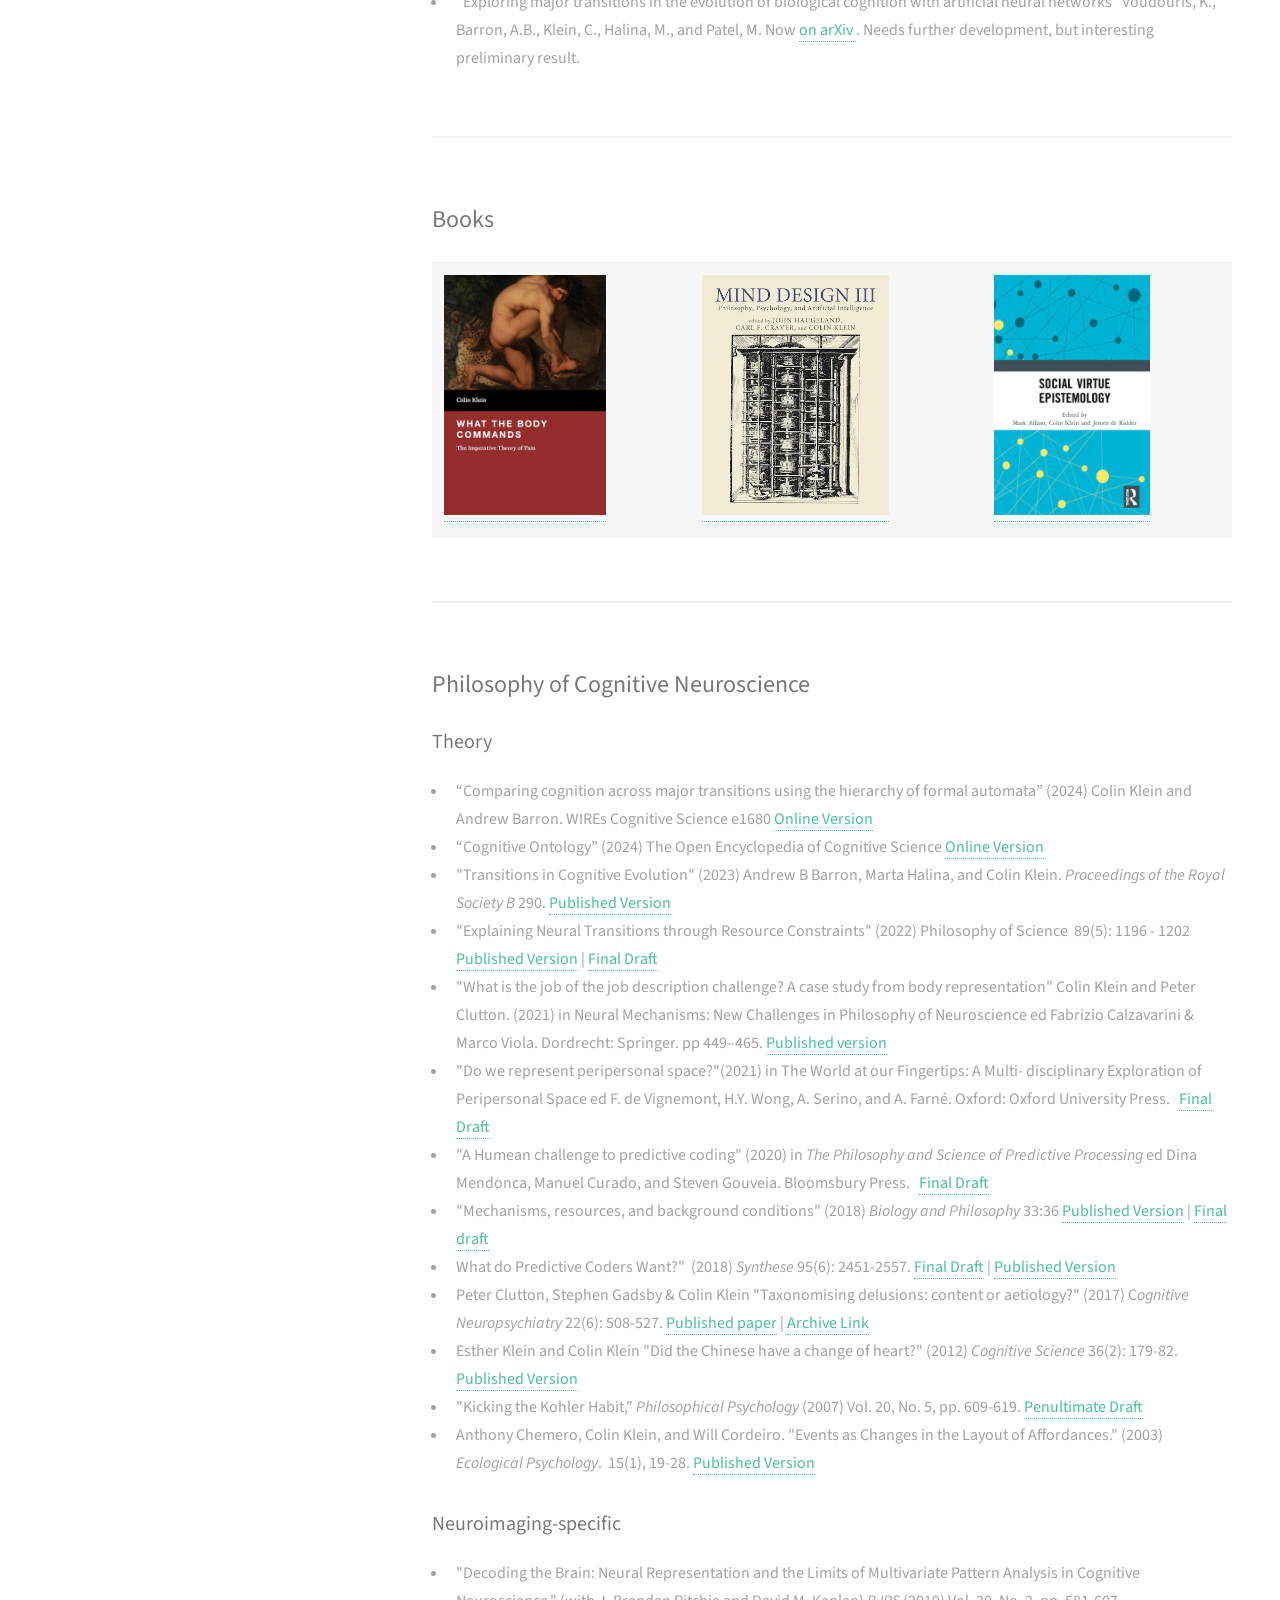
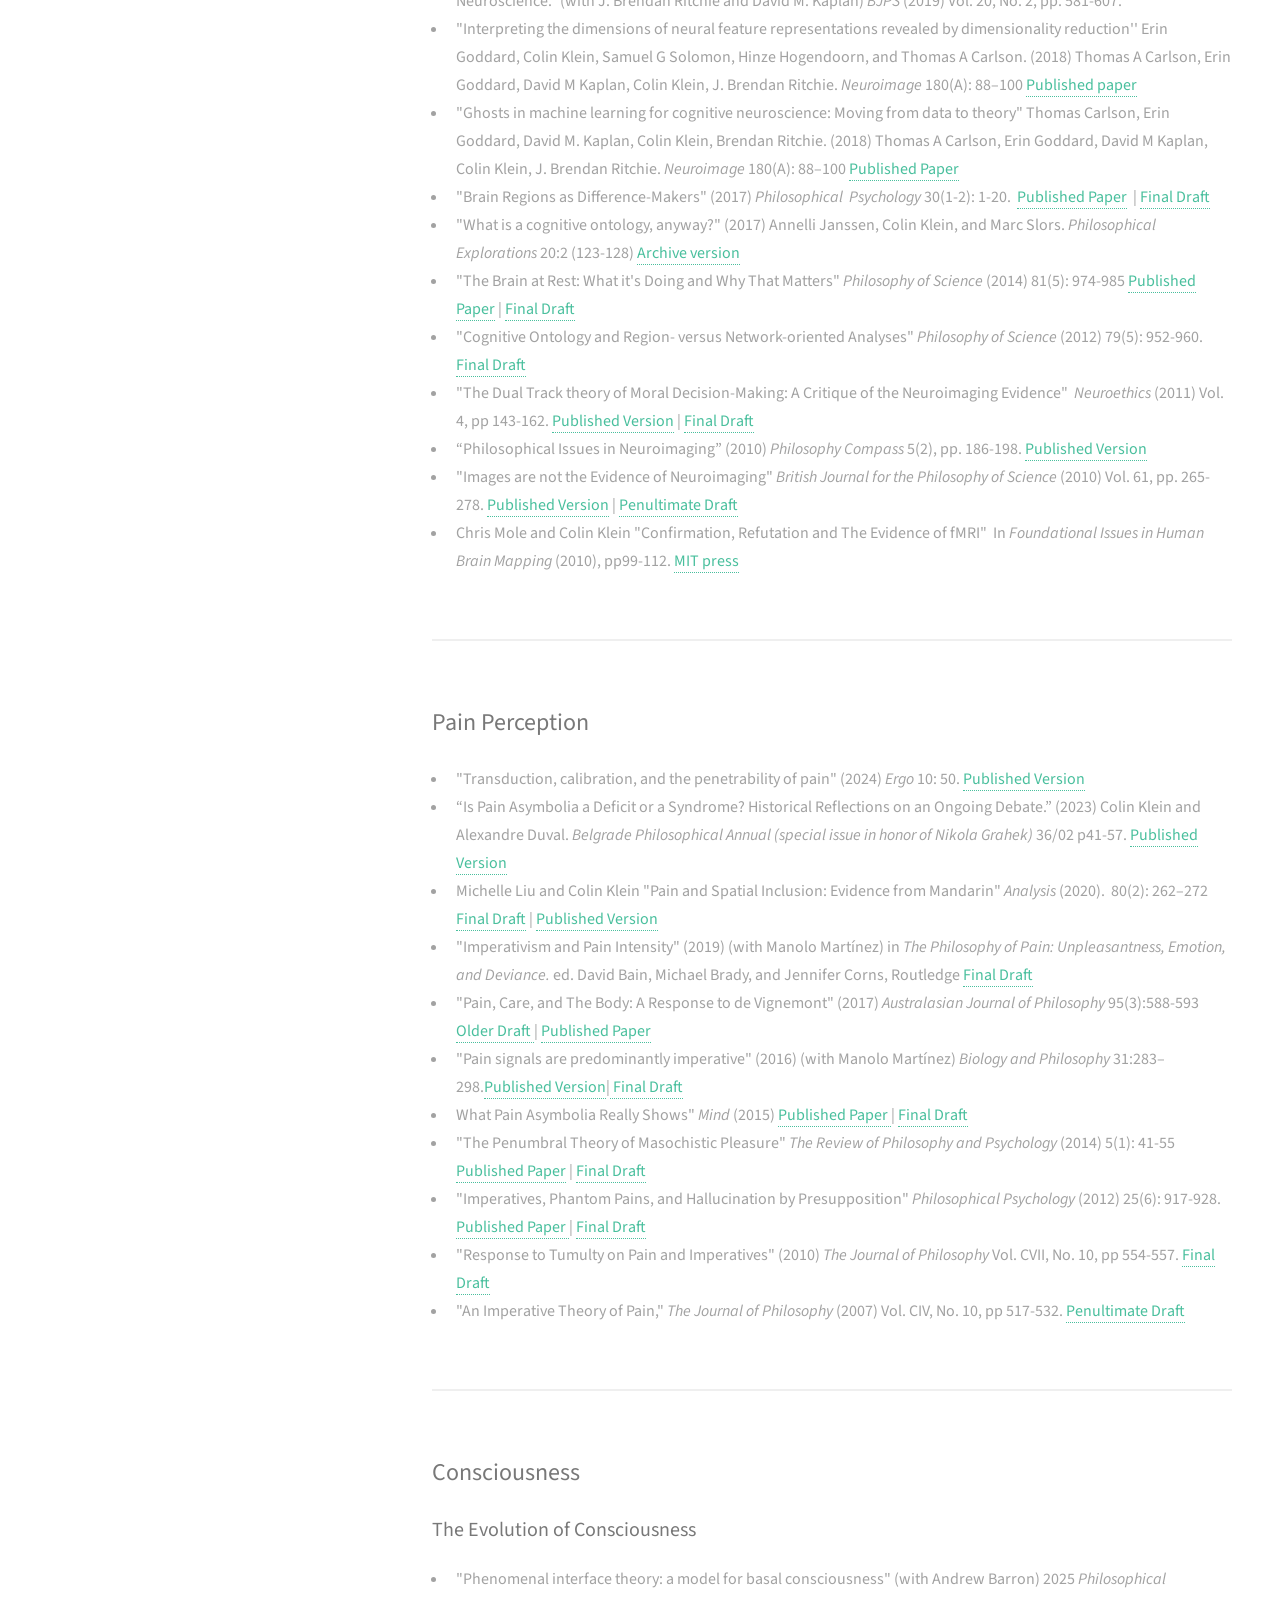
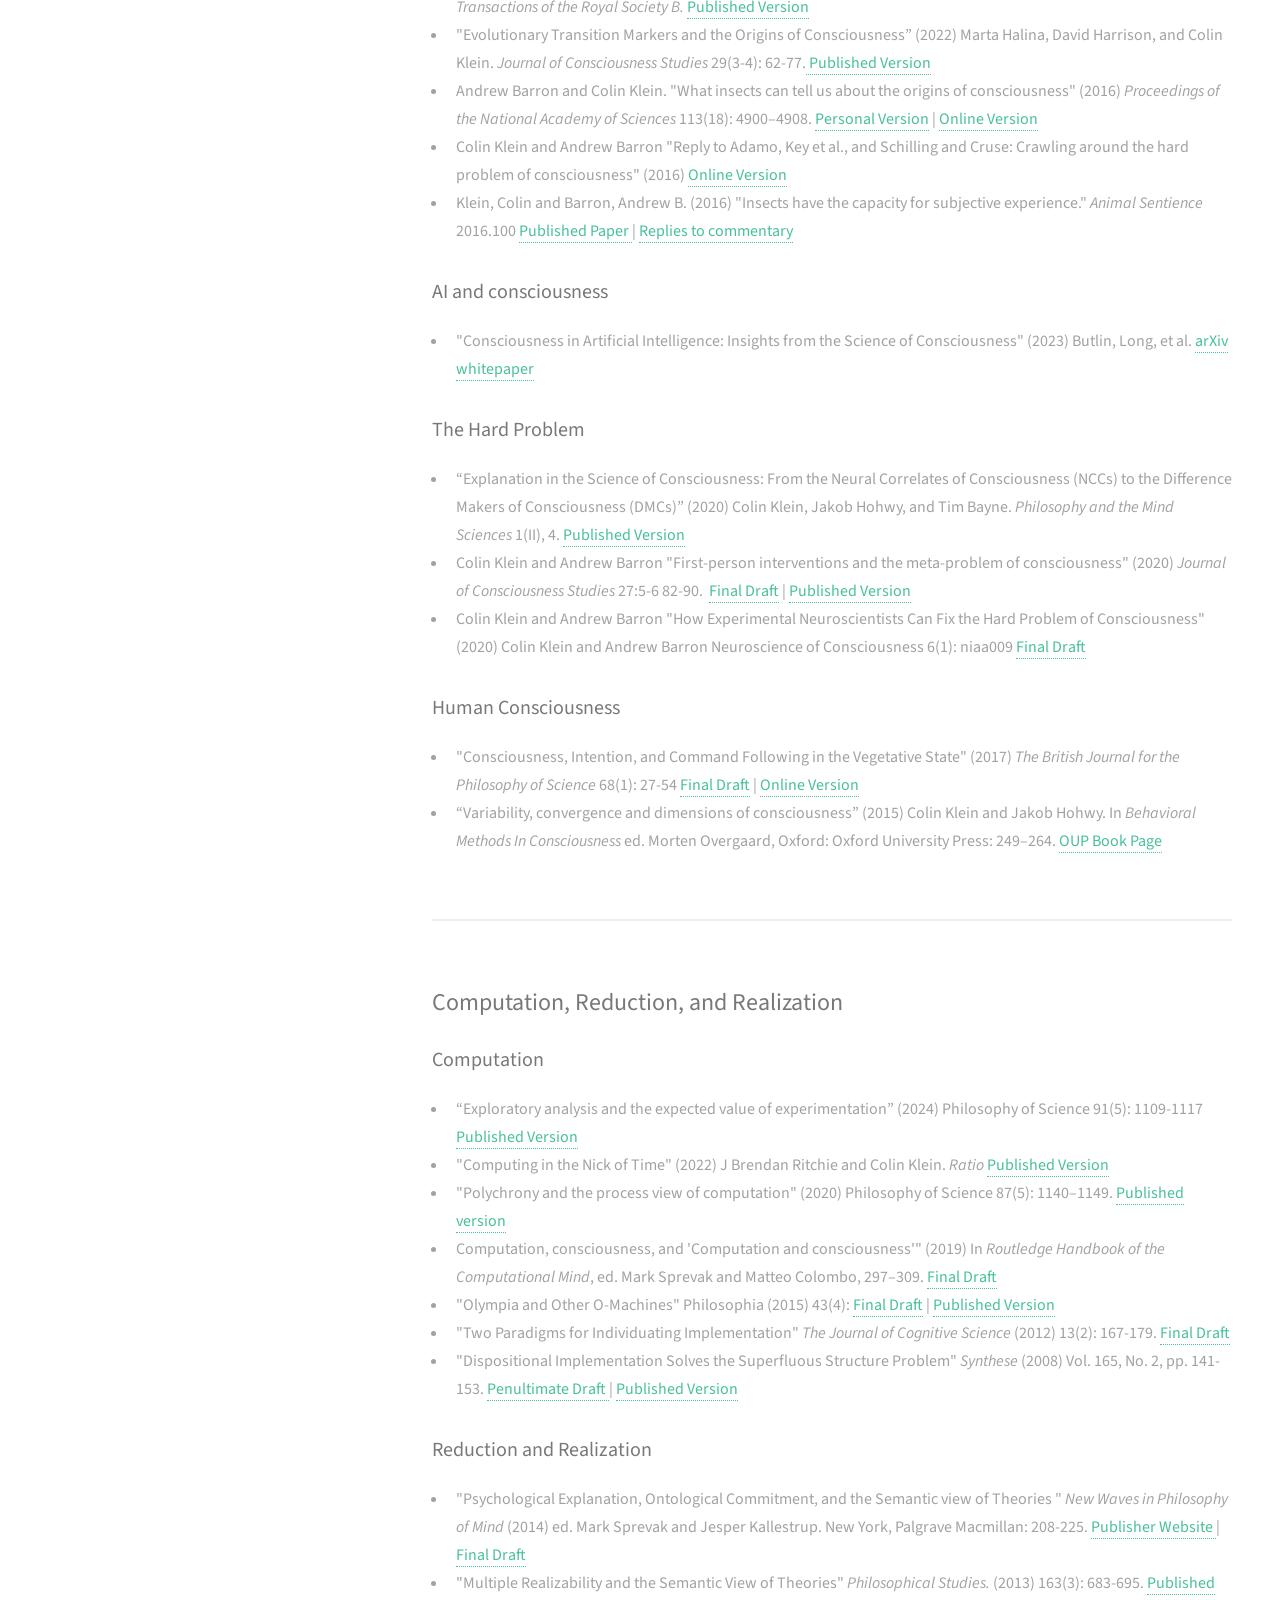
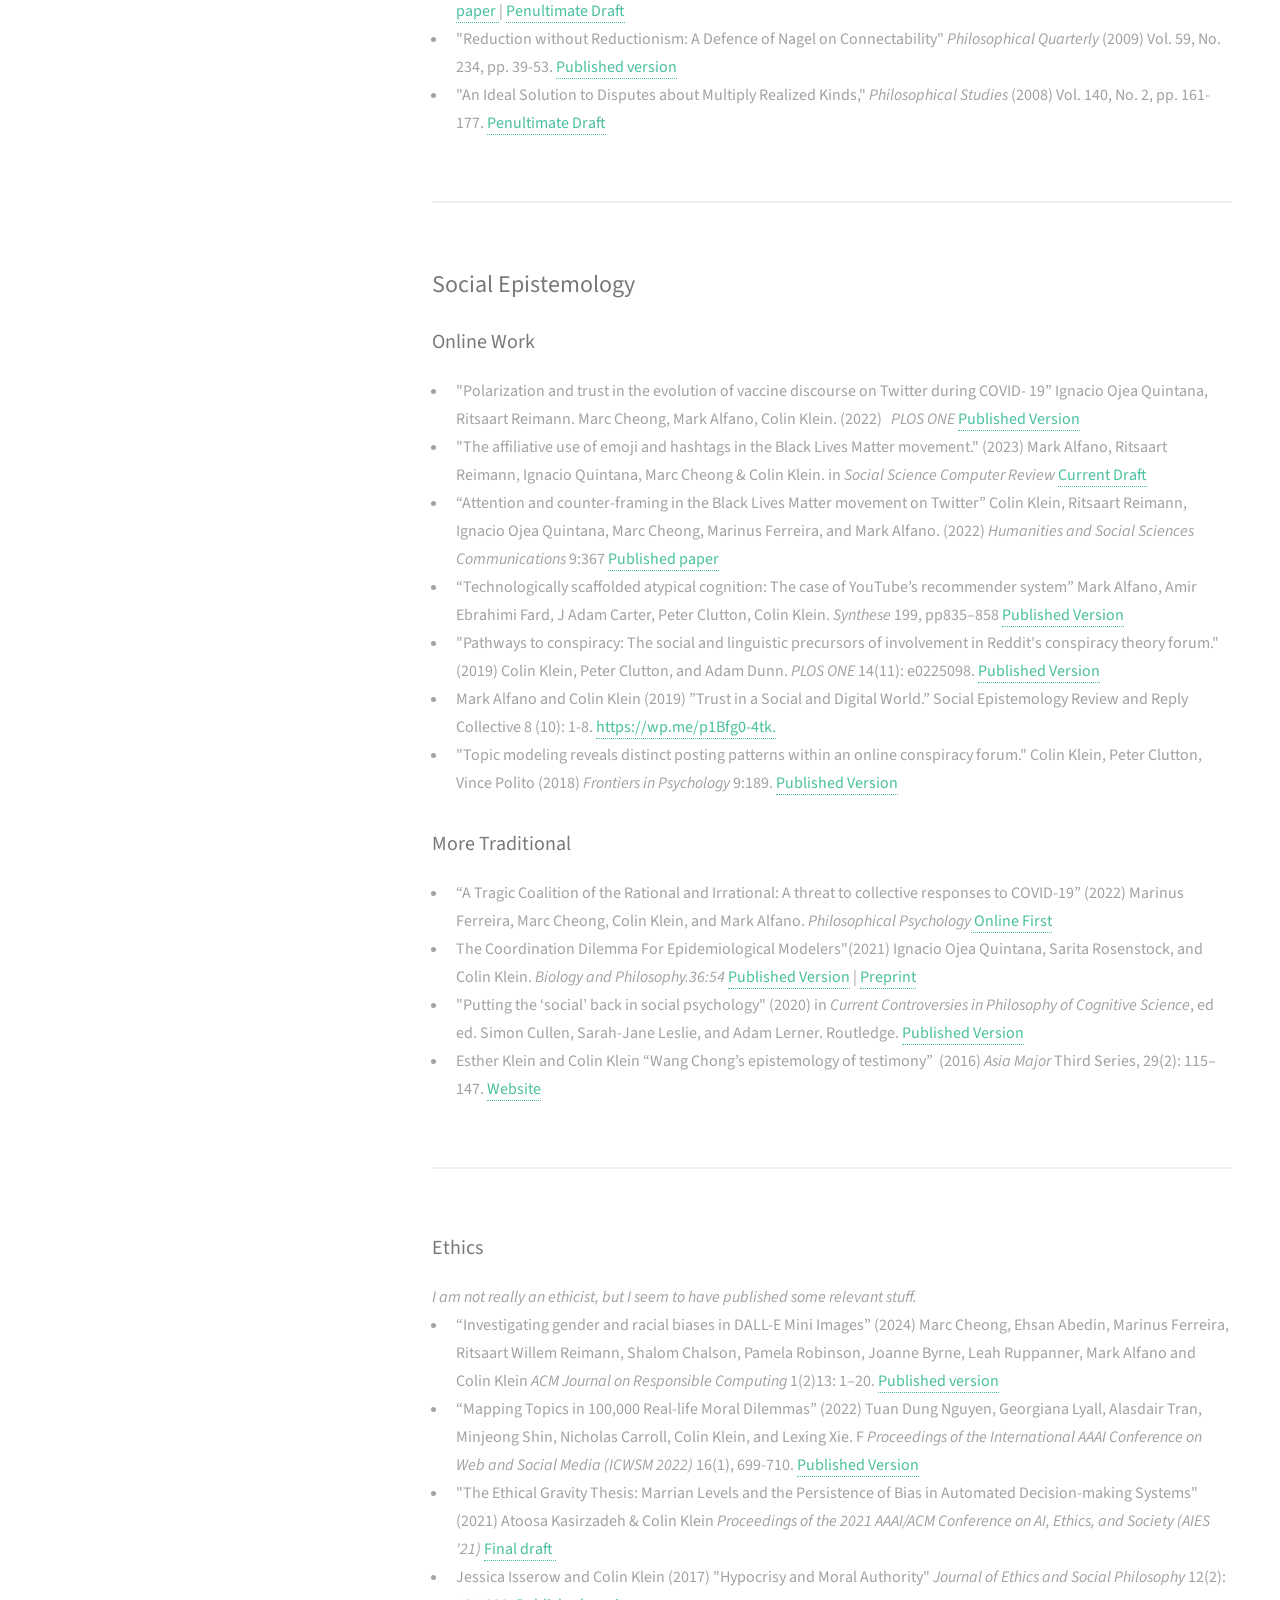
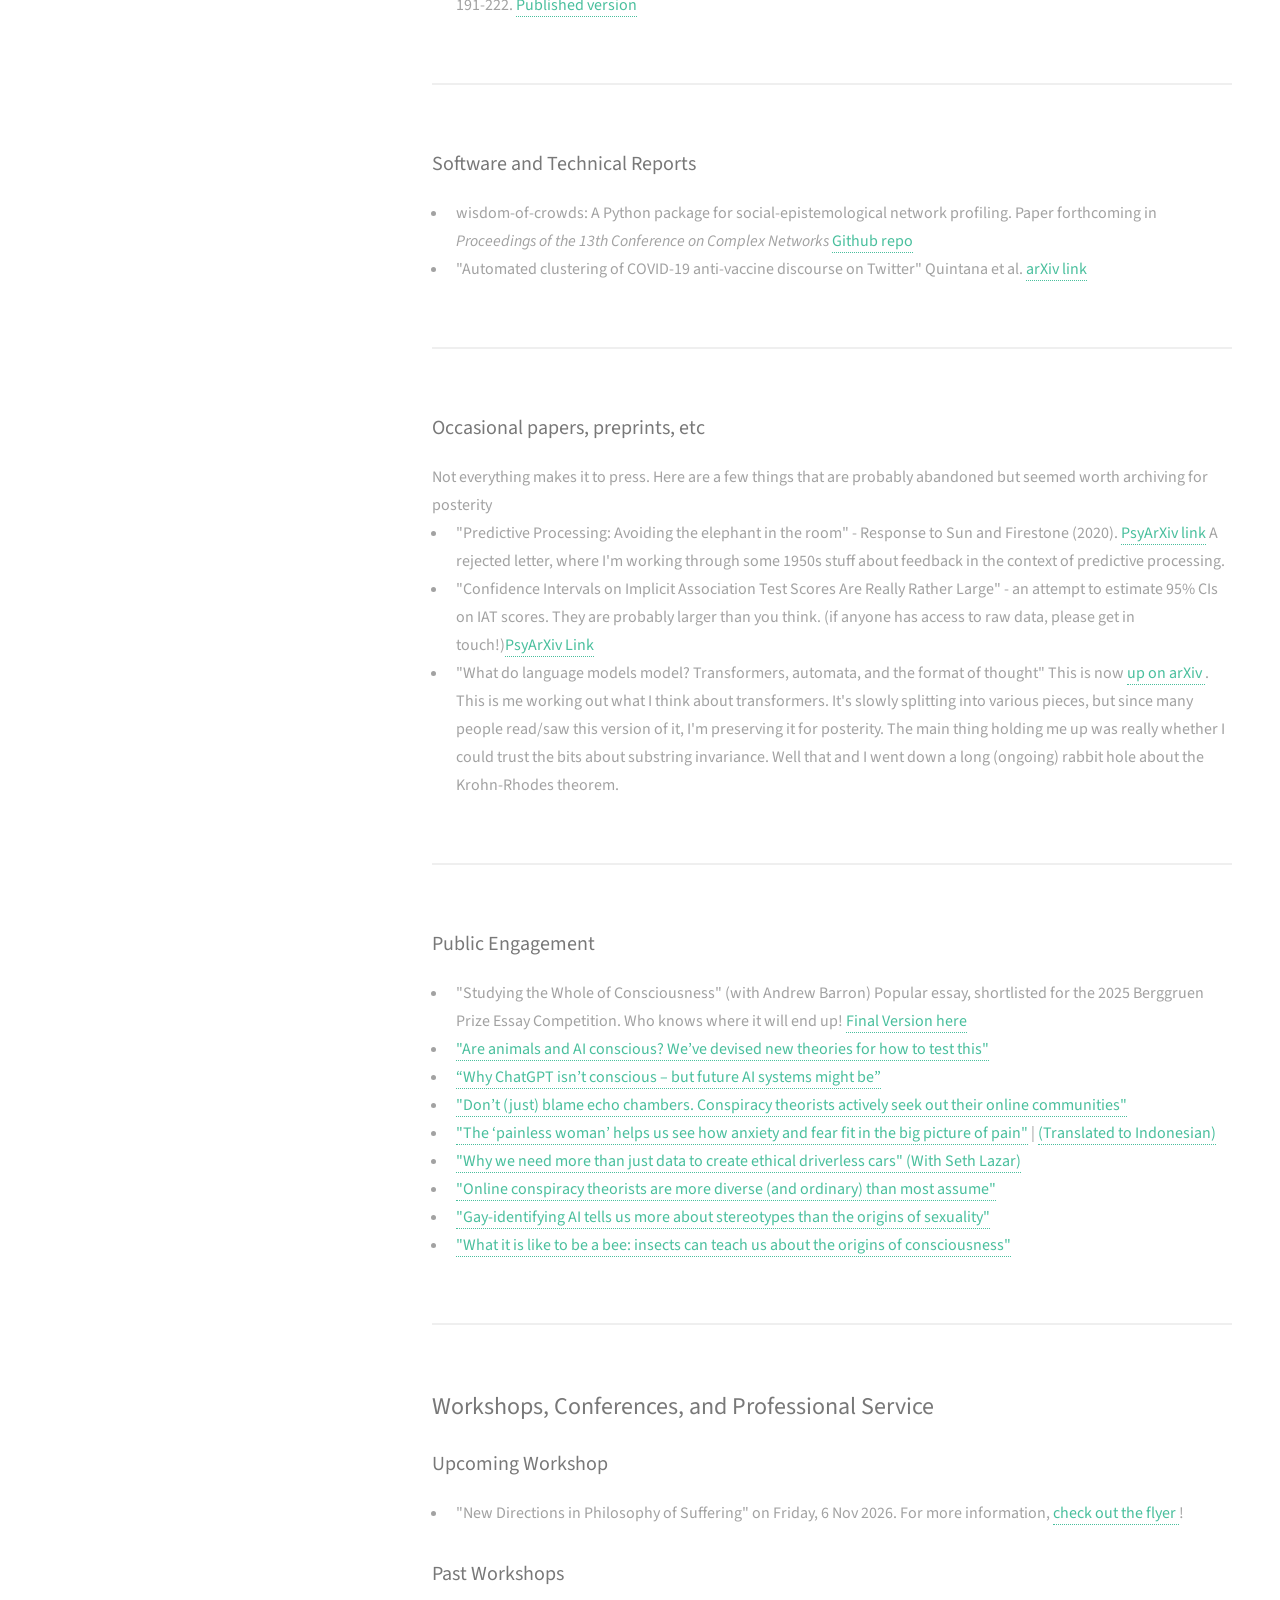
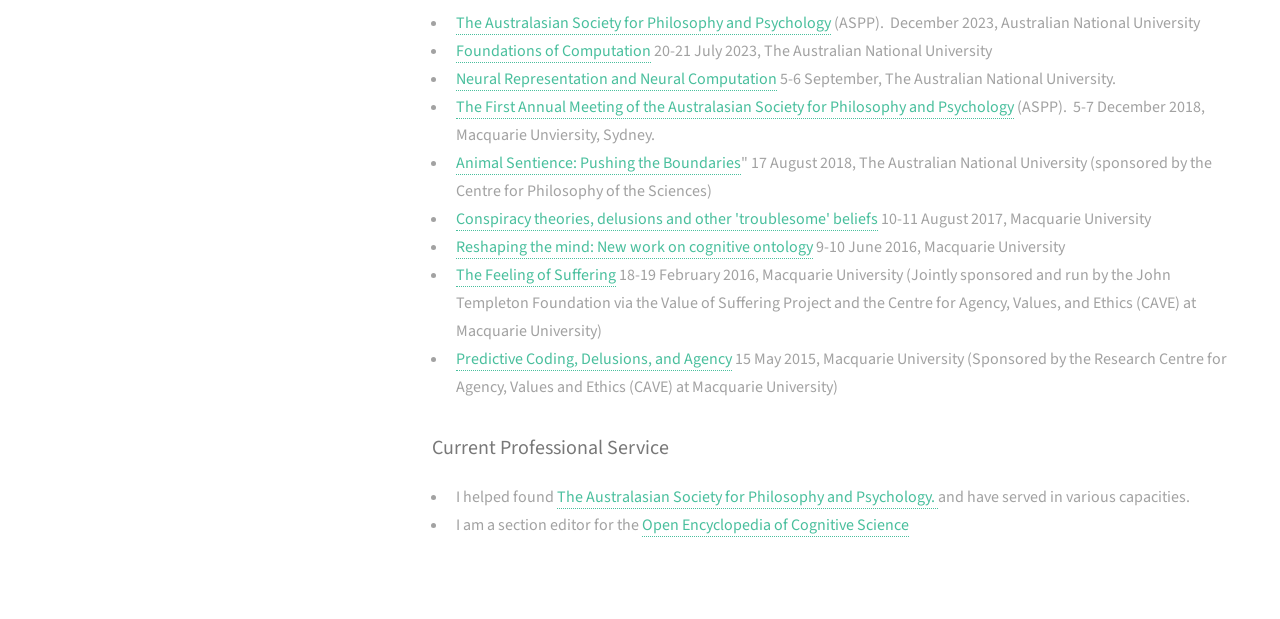
==== commit 91256bb8: "Update index.html" ====
--- a/index.html
+++ b/index.html
@@ -103,6 +103,9 @@
   </li>
 <li> "Computational Individuation: Isomorphism, not Indeterminacy" (2026) <em> Analysis </em>|
   <a href="papers/IsomorphismForWeb.pdf"> Final draft </a> |<a href="https://academic.oup.com/analysis/advance-article/doi/10.1093/analys/anaf003/8328005"> Published Version</a>
+
+</li>
+<li> ngramminator: A tool for cross-text comparison, focusing on classical Chinese. I've finally made  <a href="https://github.com/cvklein/ngraminator/">  the github repo </a> public! Feedback welcome. It's very niche.
 </li>
 
 
@@ -114,7 +117,6 @@
   <li> "Controversy and Group Certainty Jointly Shape Everyday Moral Judgments" Chen et al. The <a href="https://arxiv.org/abs/2609.04750"> arXiv preprint </a> is now up!
   <li> "The Krohn-Rhodes theorem for the mathematically innocent philosopher" - email for draft
 
-</li><li> ngramminator: A tool for cross-text comparison, focusing on classical Chinese. - email if you want to give it a try!
 </li>
 <li> "What do language models model? Transformers, automata, and the format of thought"  This is now <a href="https://arxiv.org/abs/2508.18598">up on arXiv </a>. This draft is probably turning into multiple different papers (one of which is above as "Represented structure..."), but feedback still very welcome.
 </li>
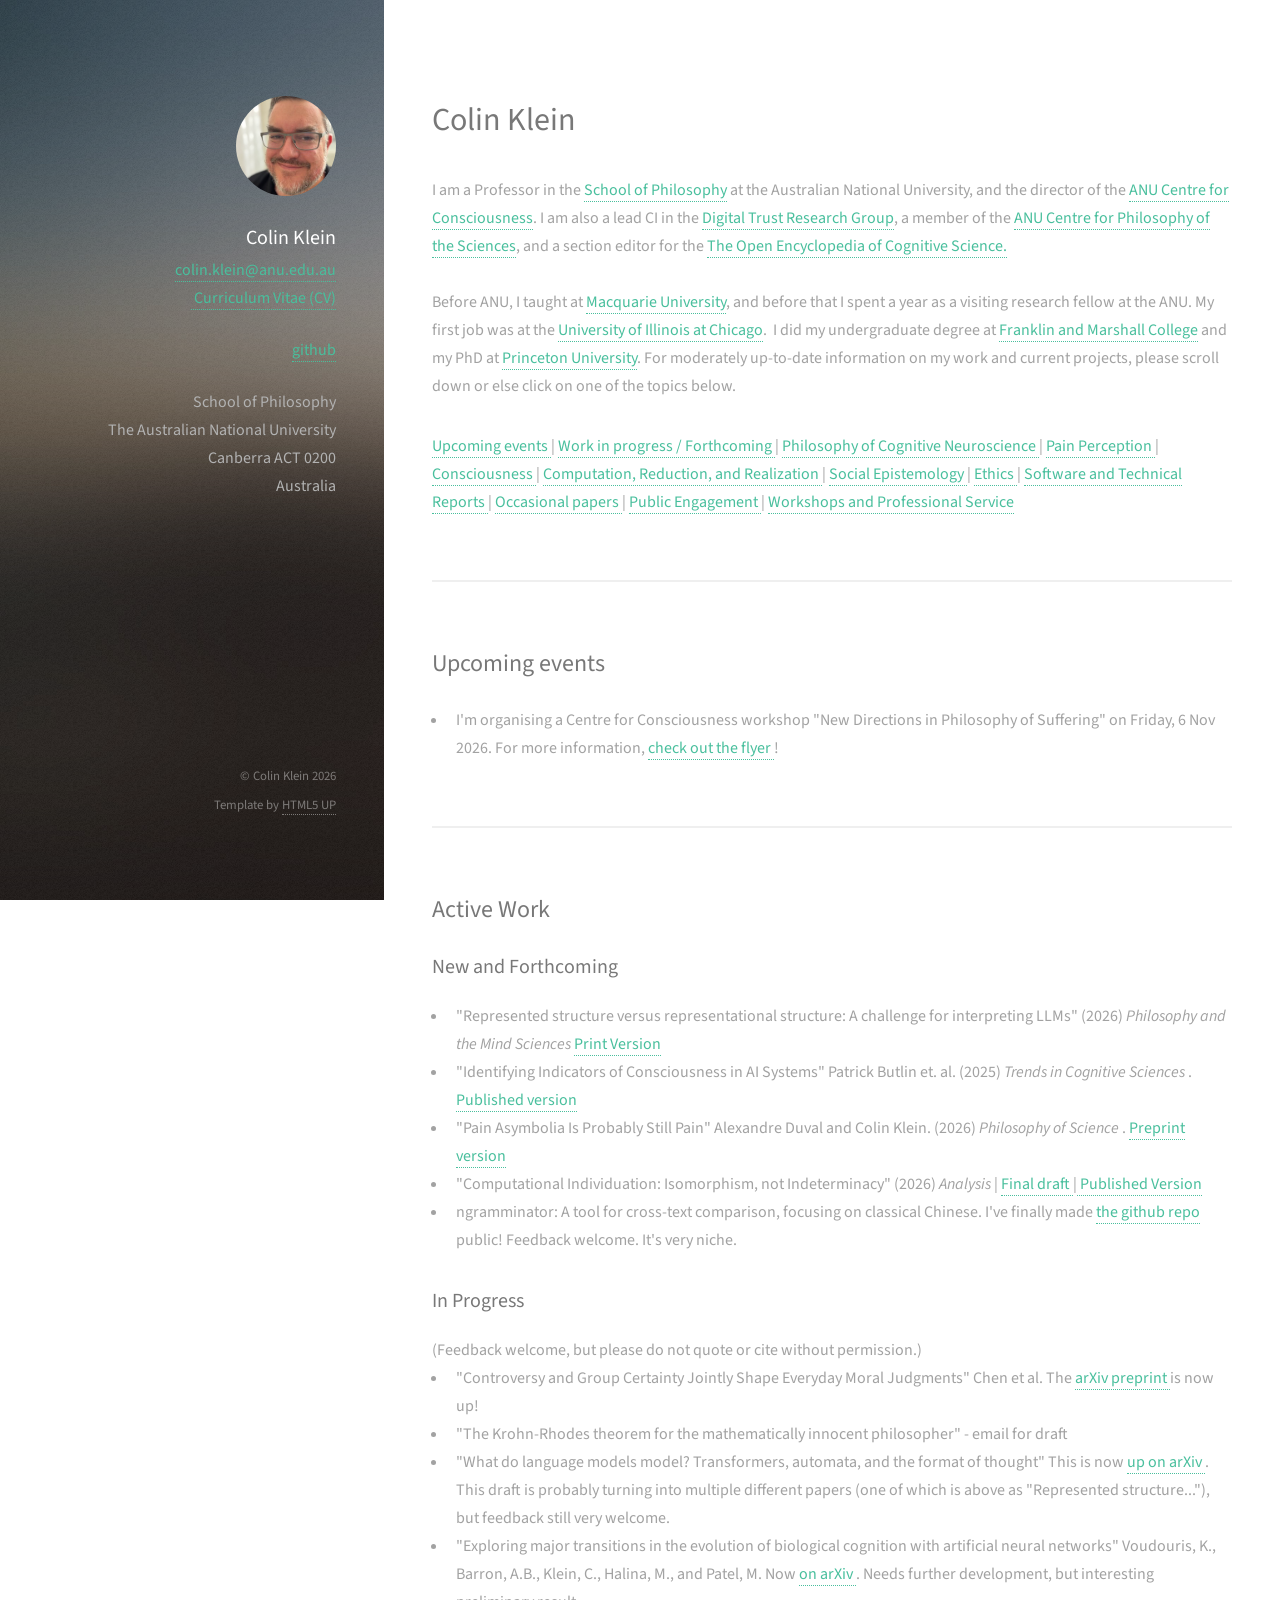
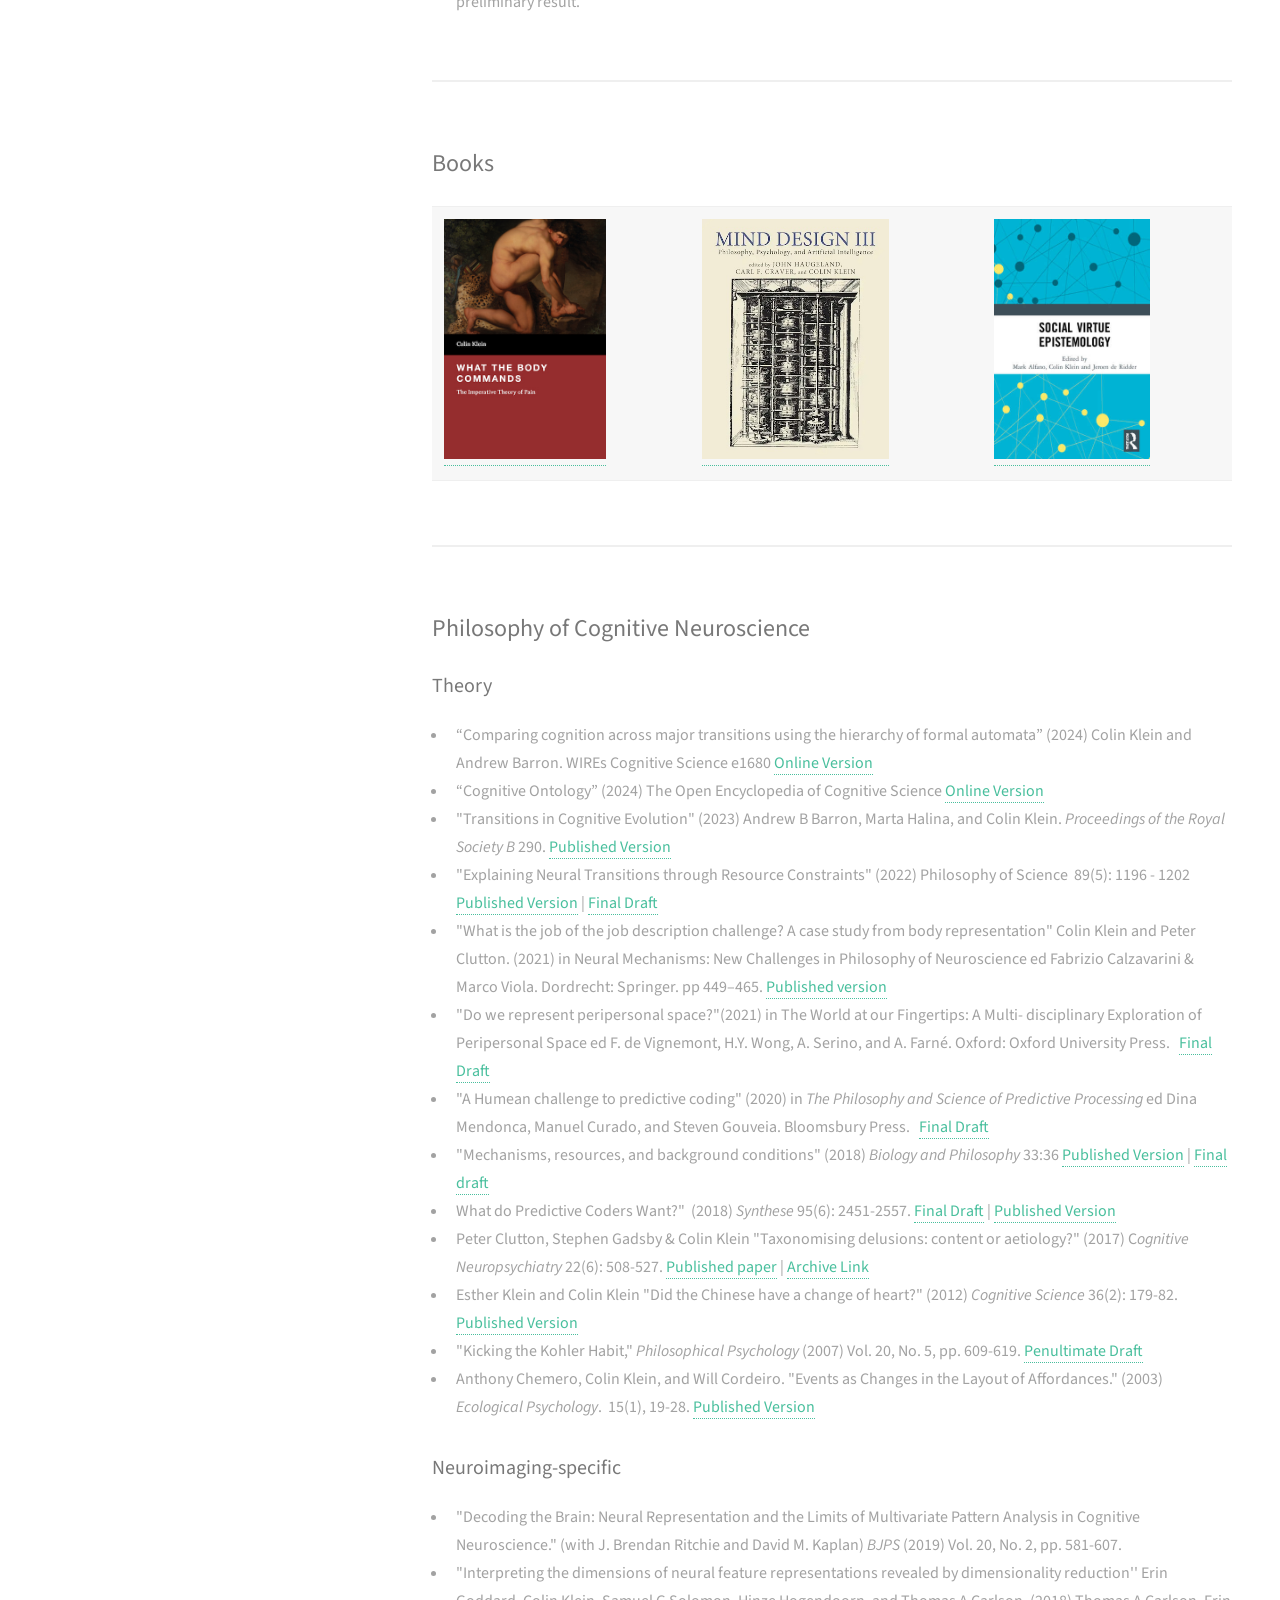
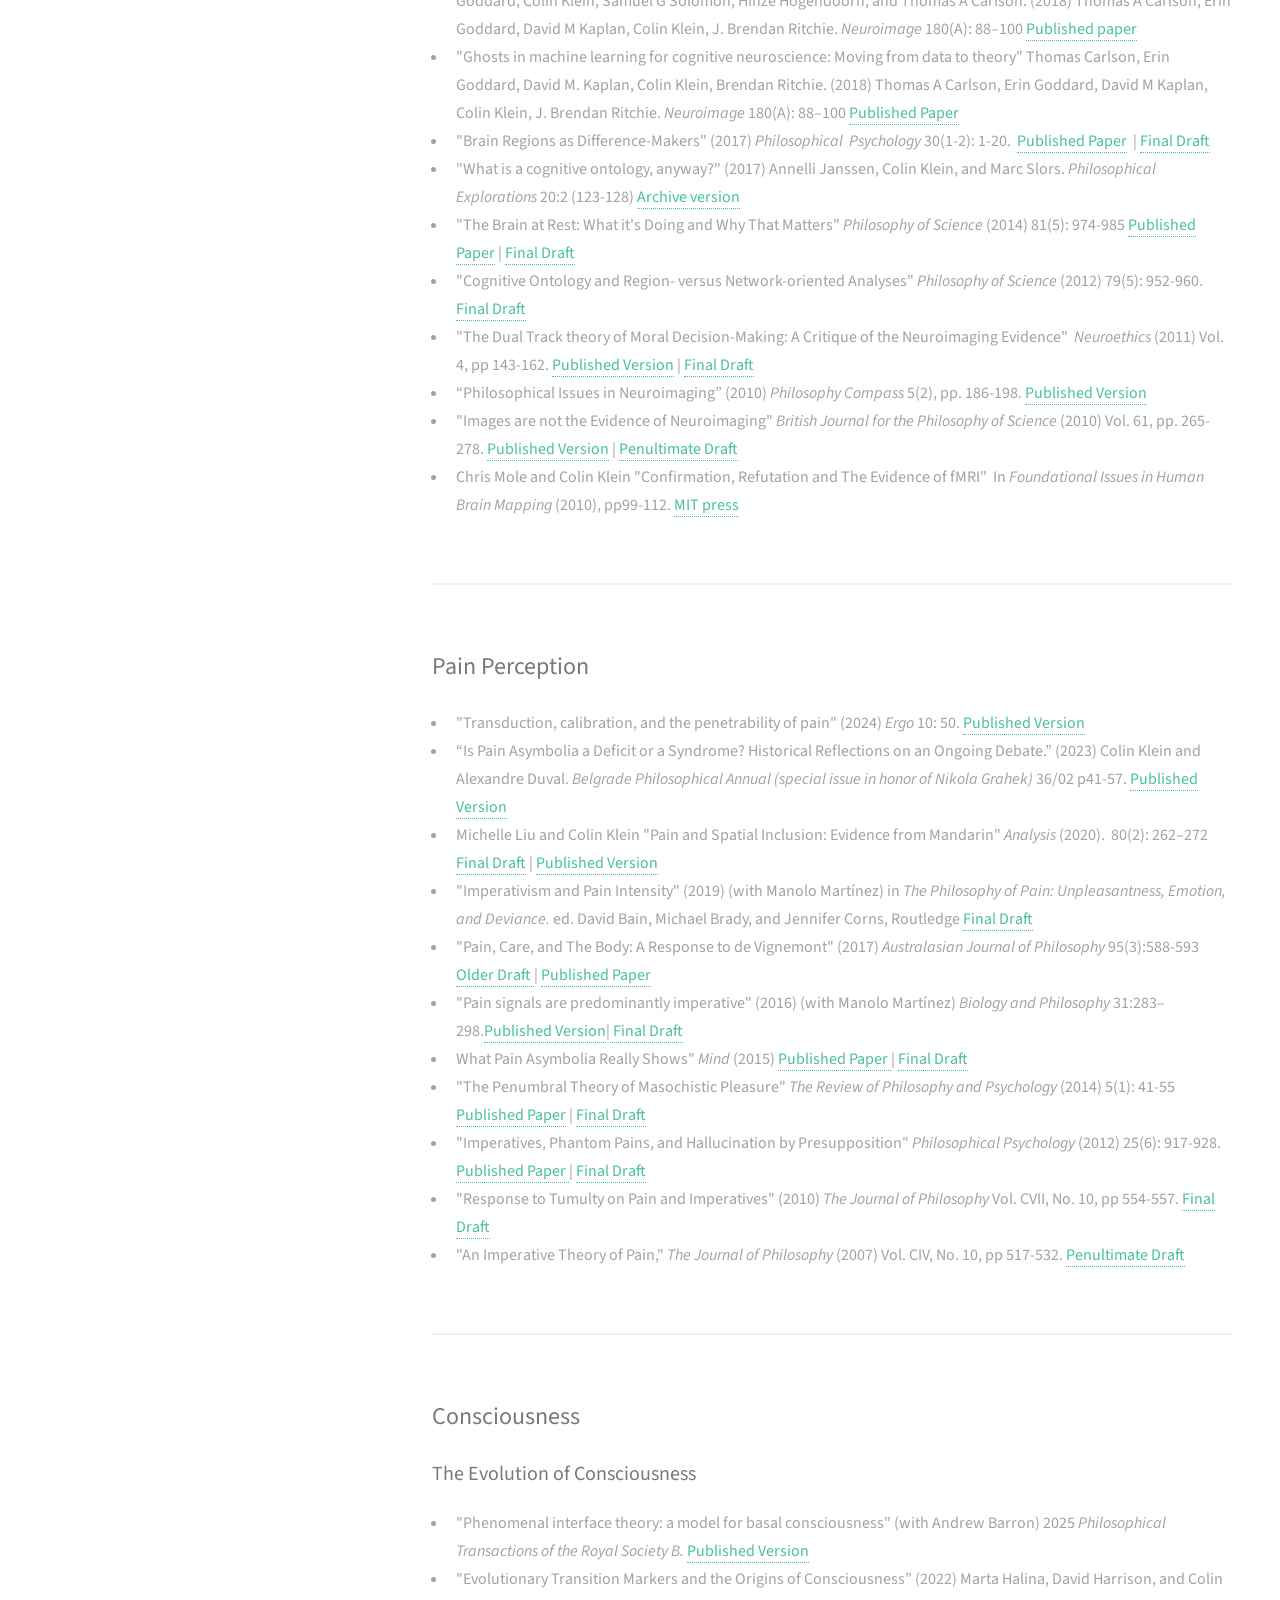
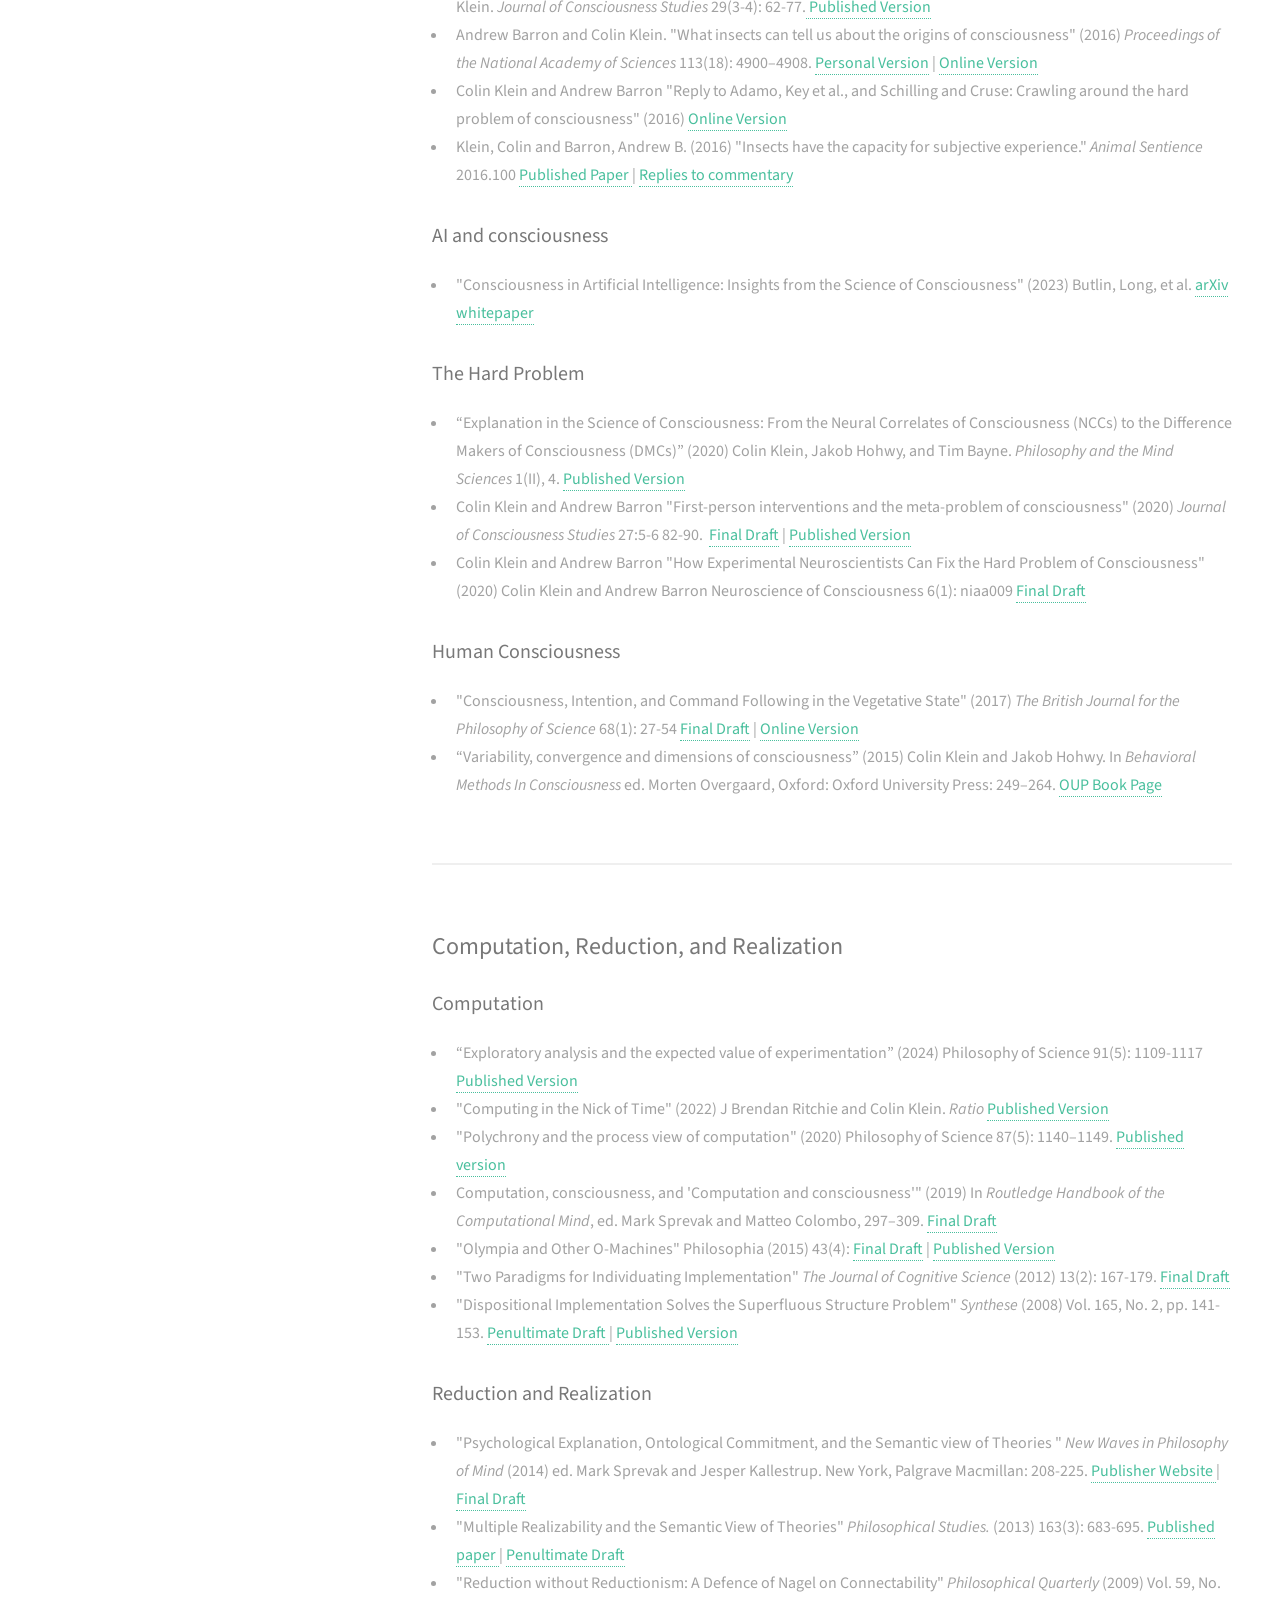
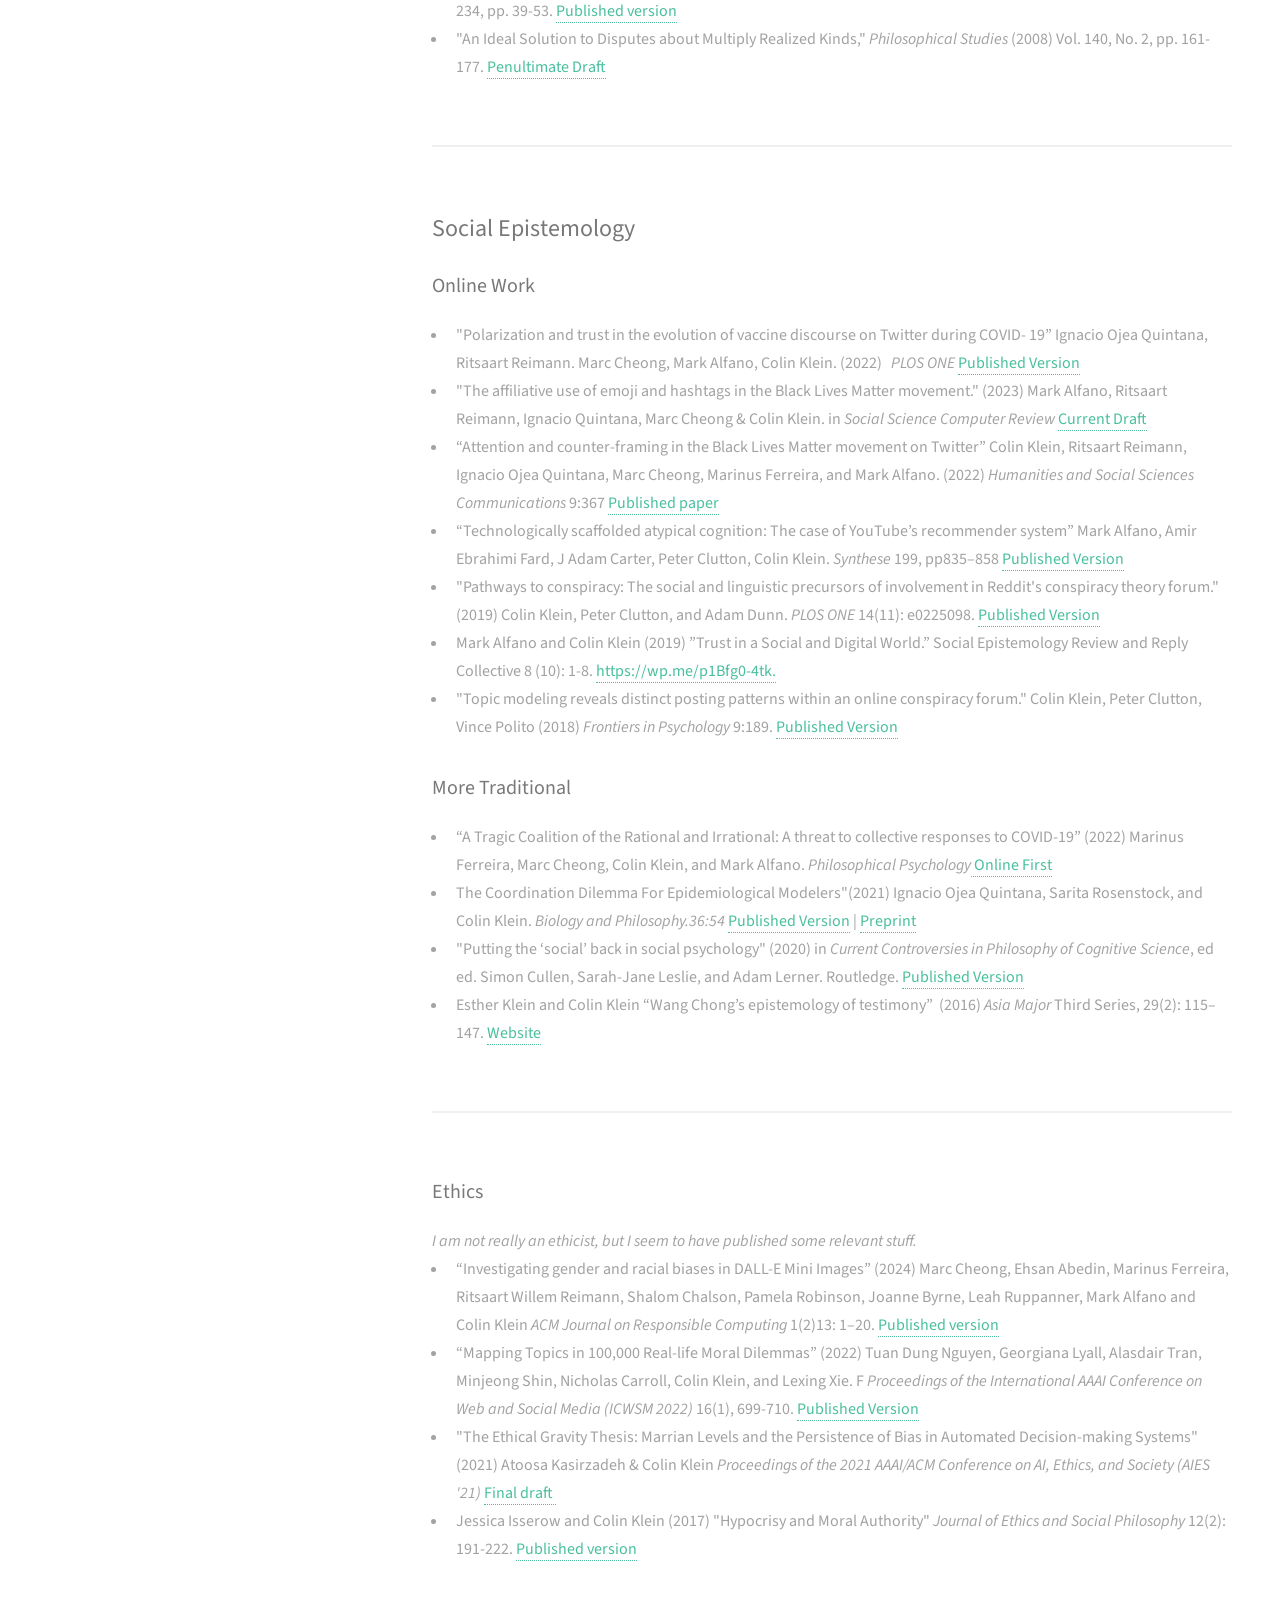
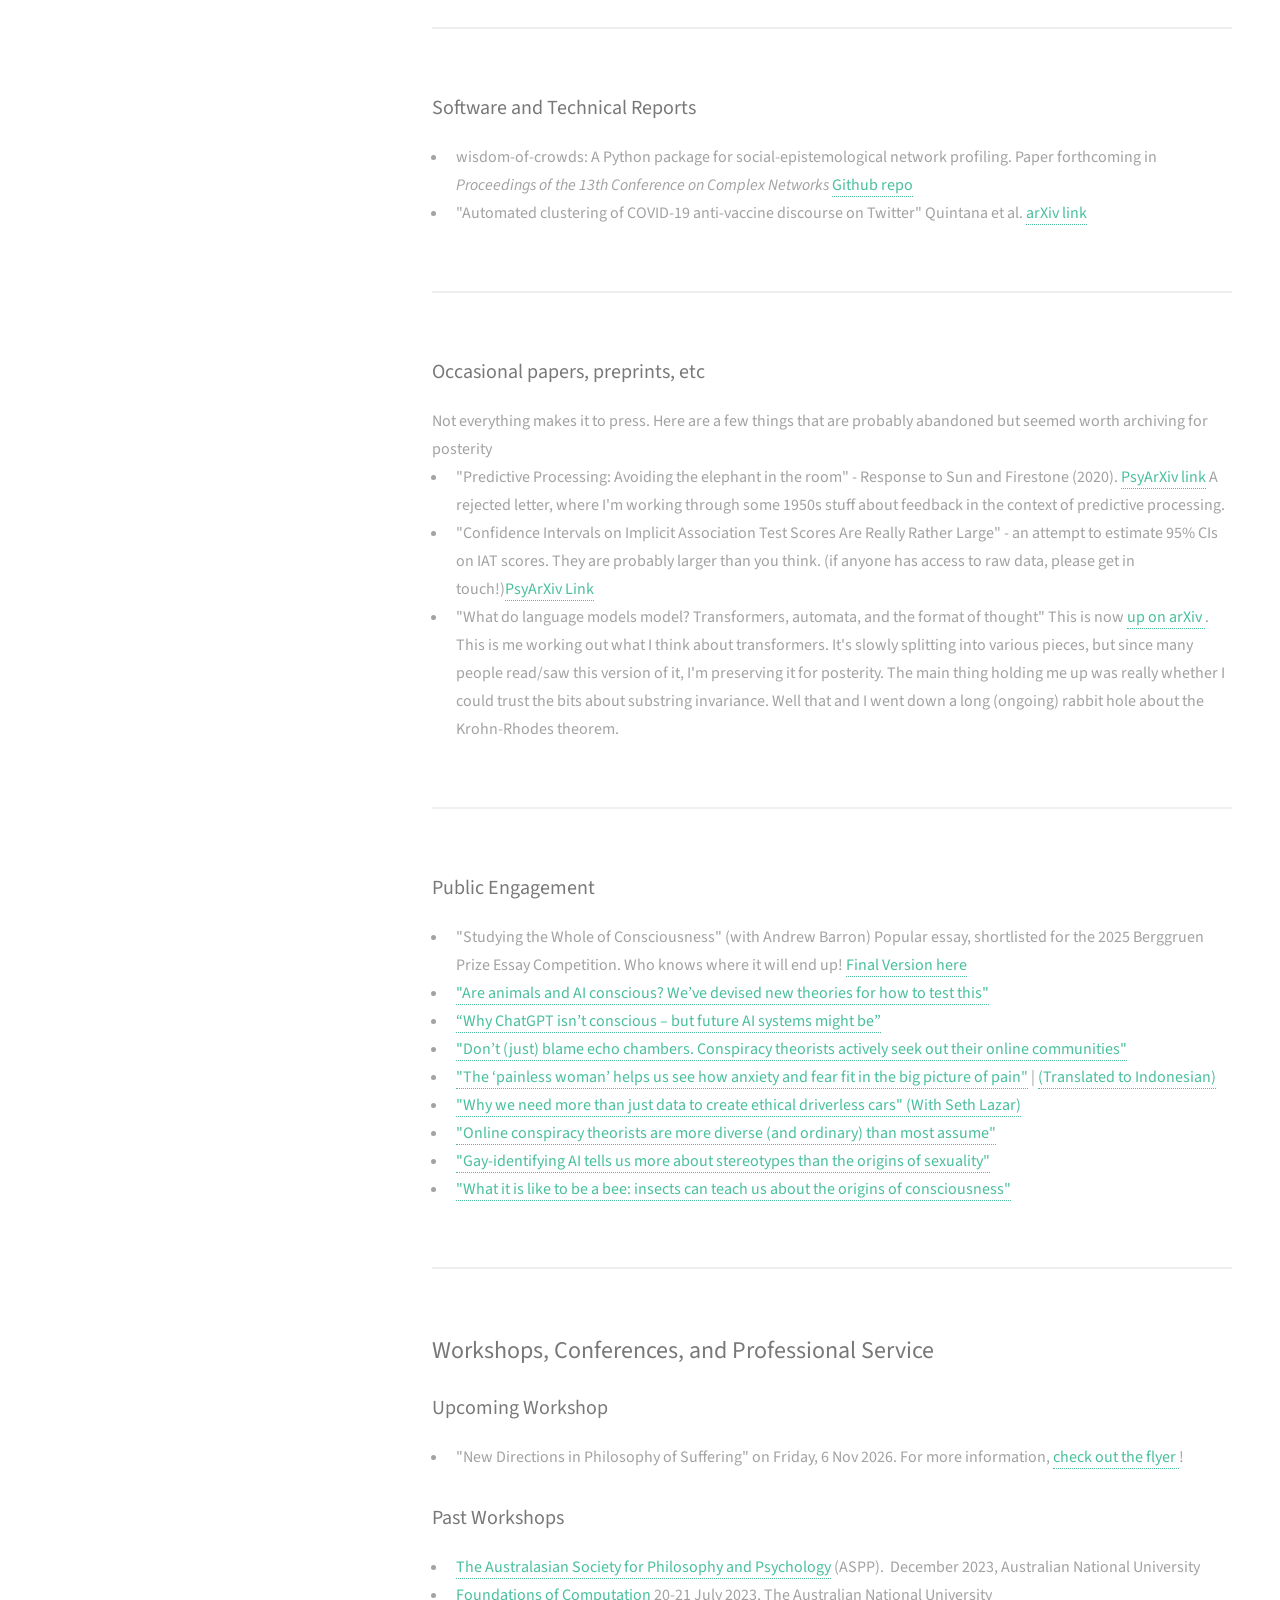
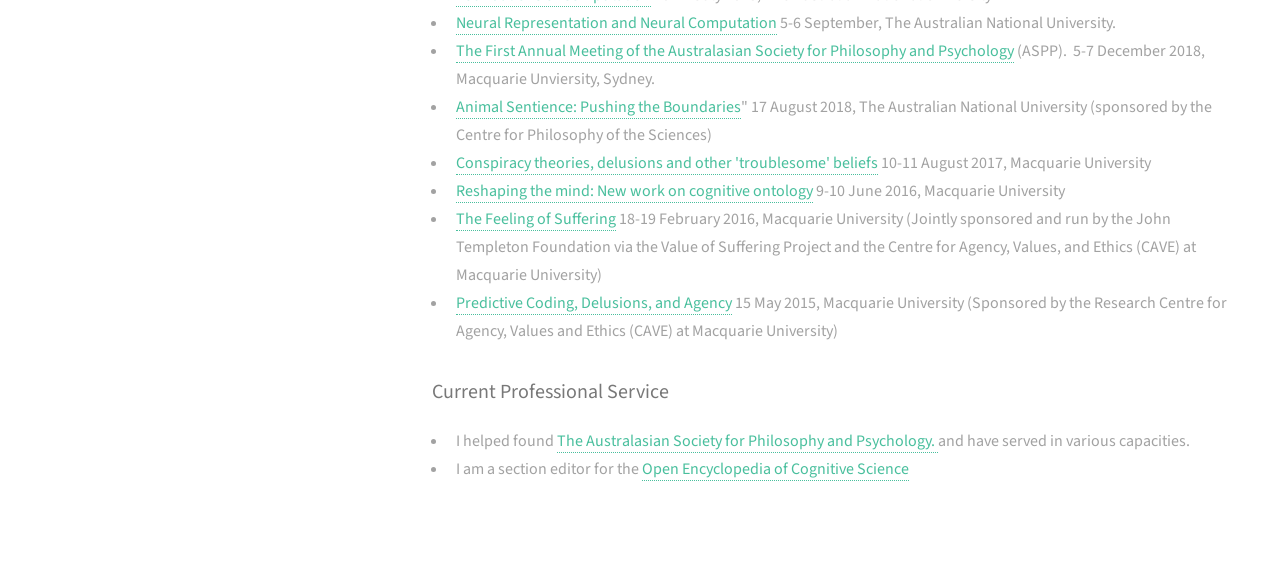
==== commit cbfbda5d: "updates after trip" ====
--- a/index.html
+++ b/index.html
@@ -82,8 +82,7 @@
 <section id="events">
   <h2> Upcoming events </h2>
 <ul>
-   <li> I'll be speaking on diffusion models (joint work with <a href="https://nuhuosmanattah.com"> Osman Attah</a>) at
-     University of Illinois at Chicago (5 Sep) and Stanford University (17th Sep) </li>
+  
     <li> I'm organising a Centre for Consciousness workshop "New Directions in Philosophy of Suffering" on Friday, 6 Nov 2026. For more information,
       <a href="workshops/SufferingProgram.pdf"> check out the flyer </a>!</li>
   </ul>
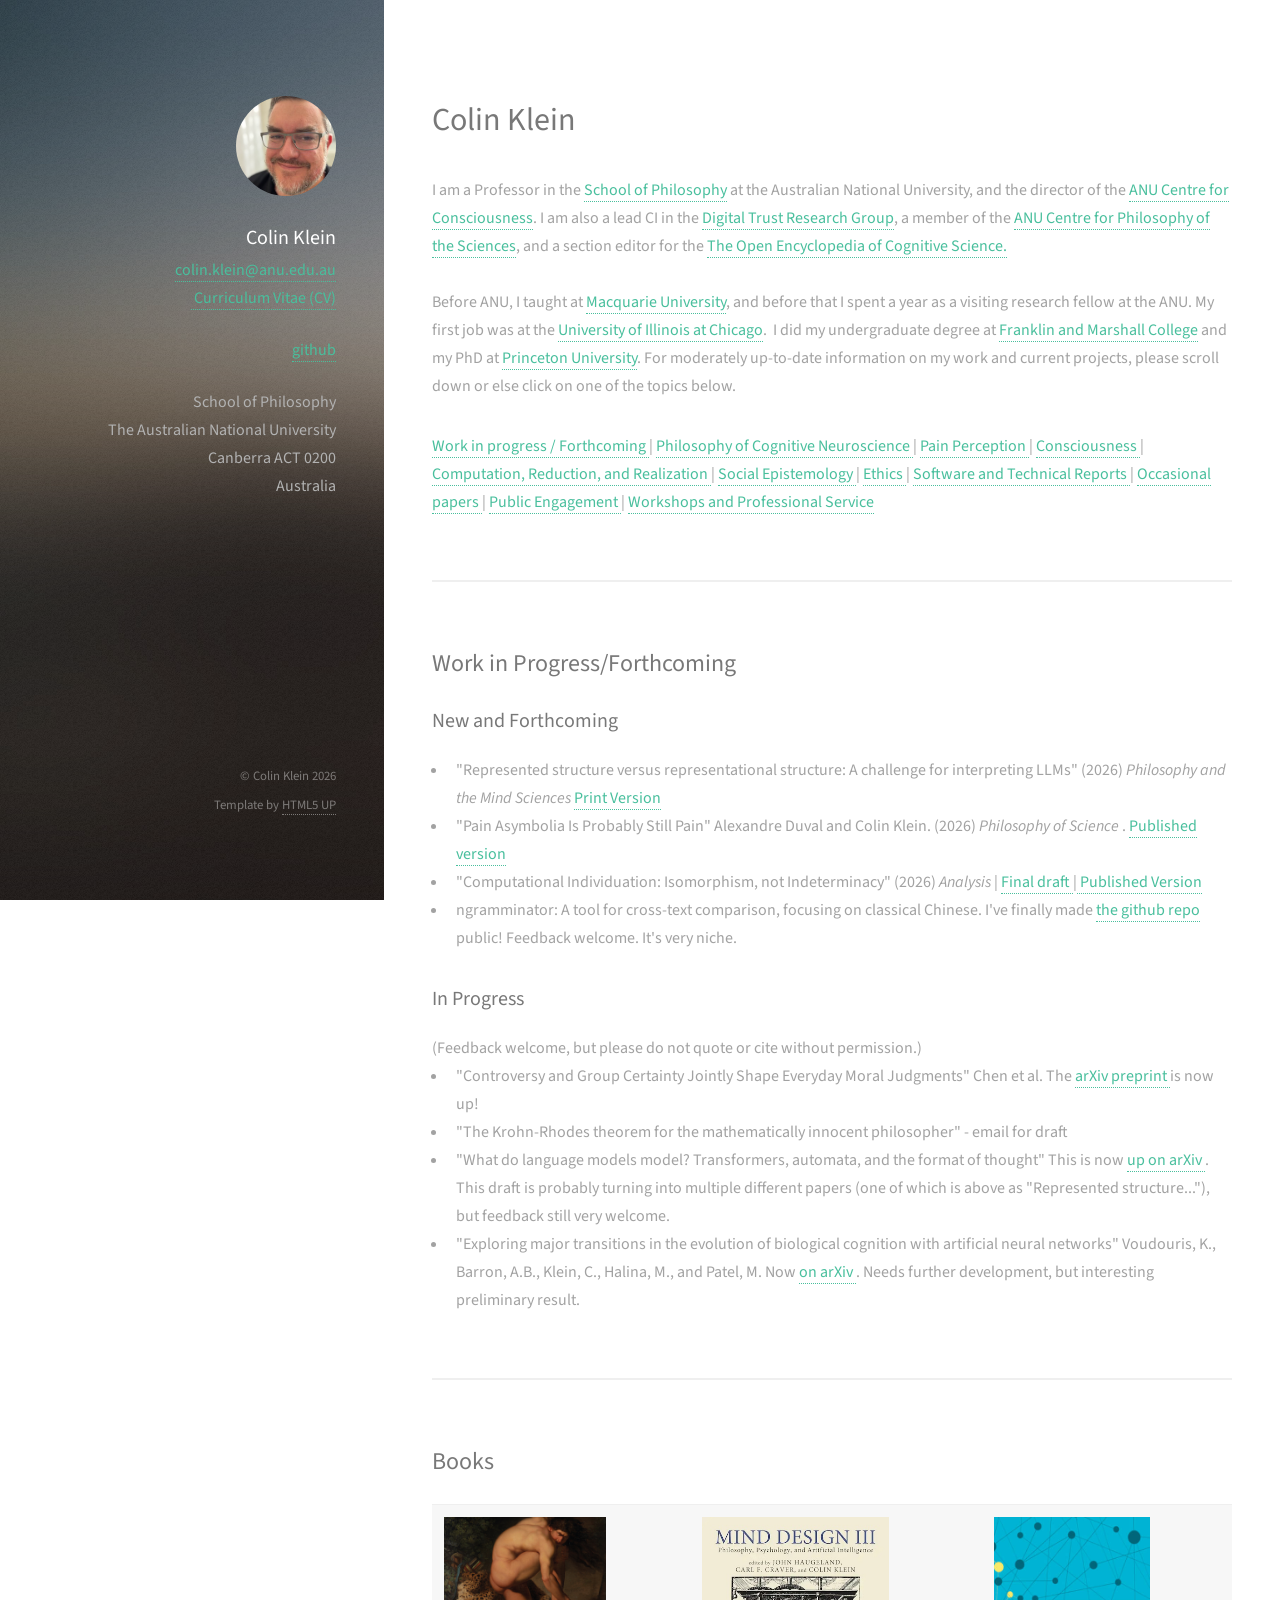
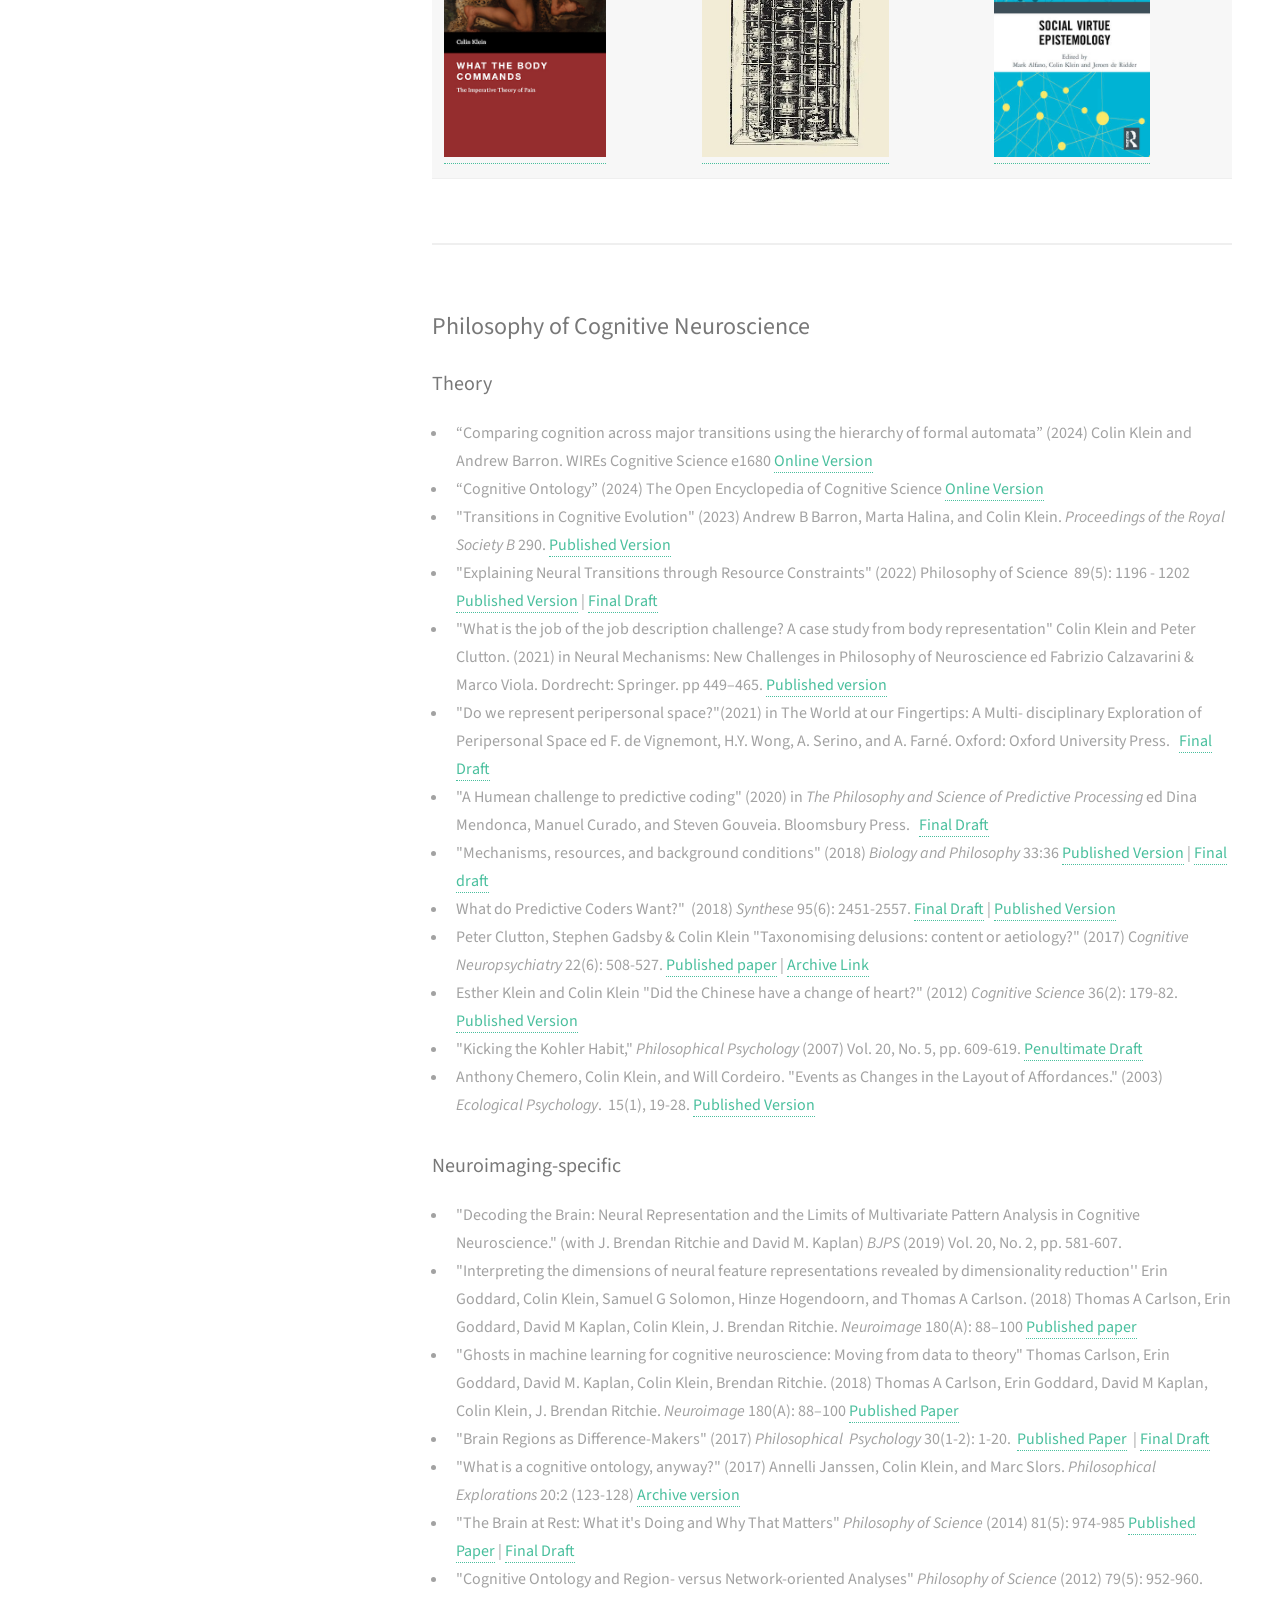
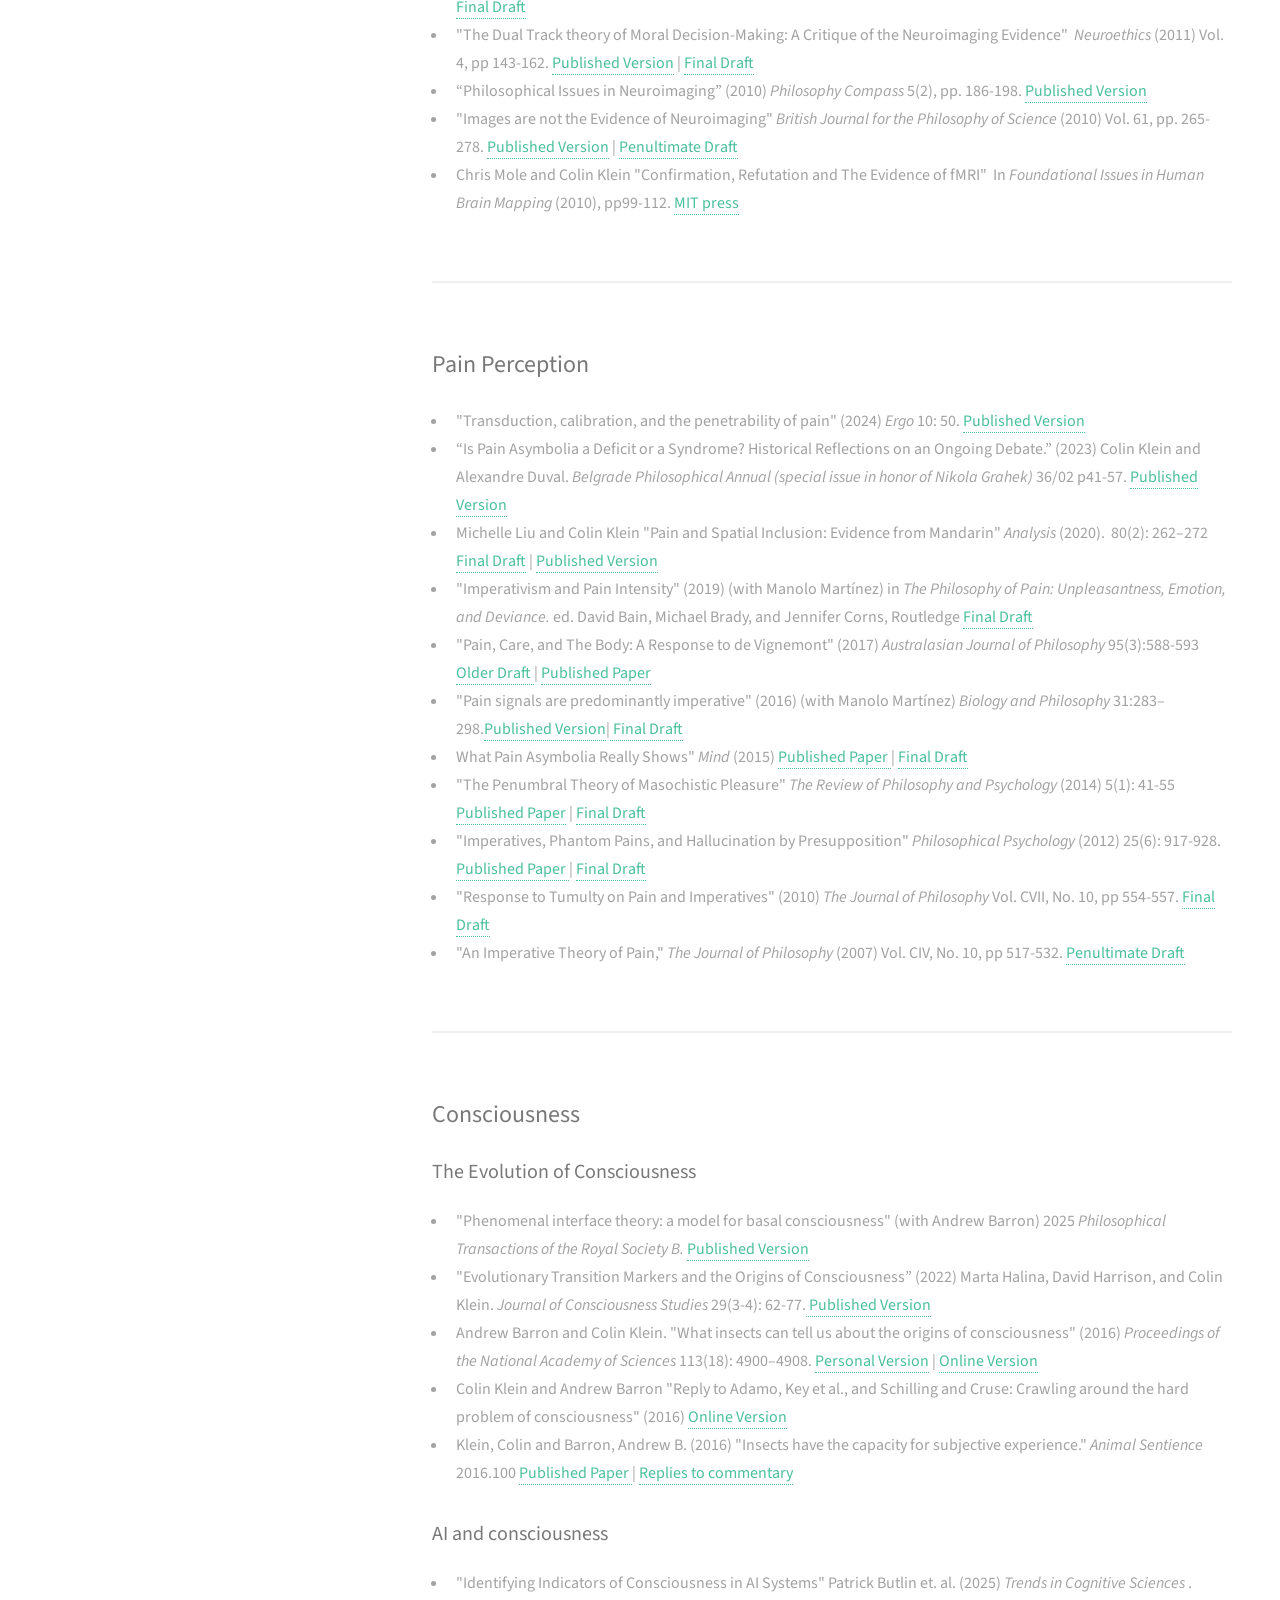
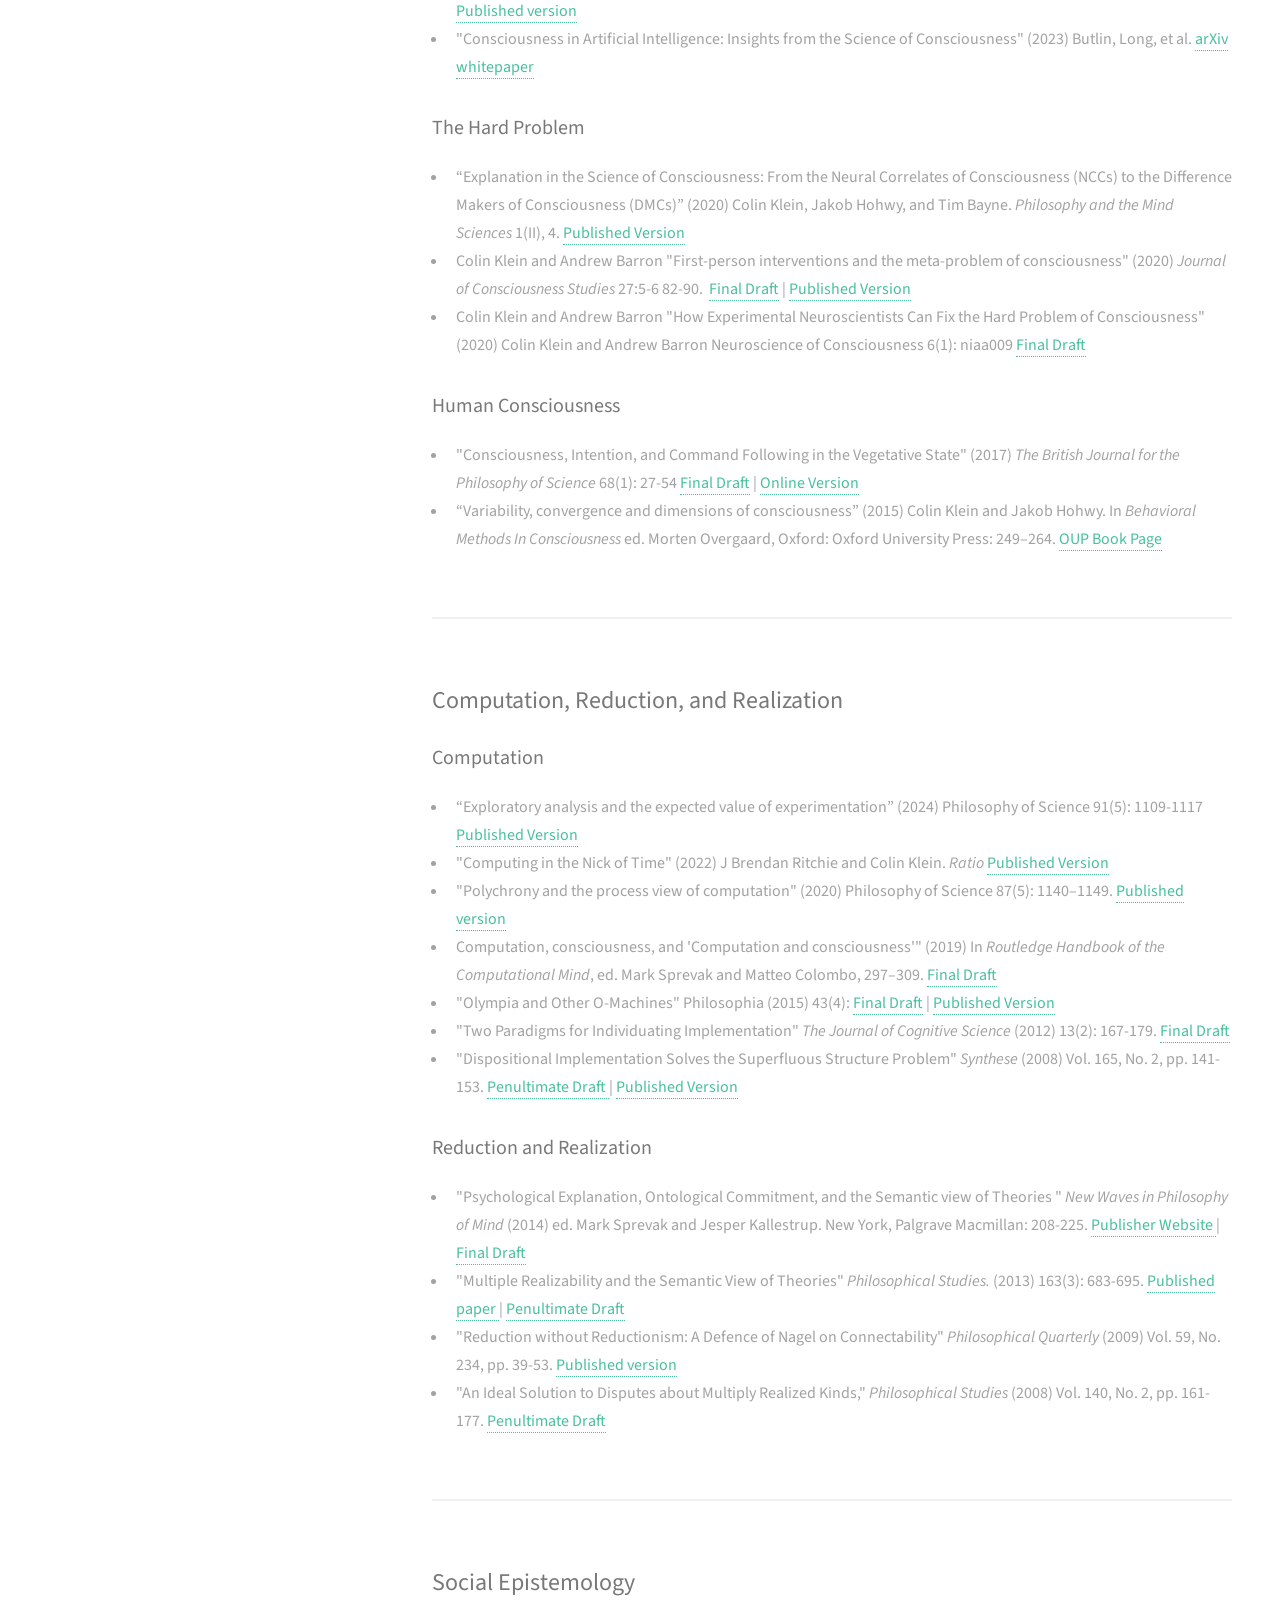
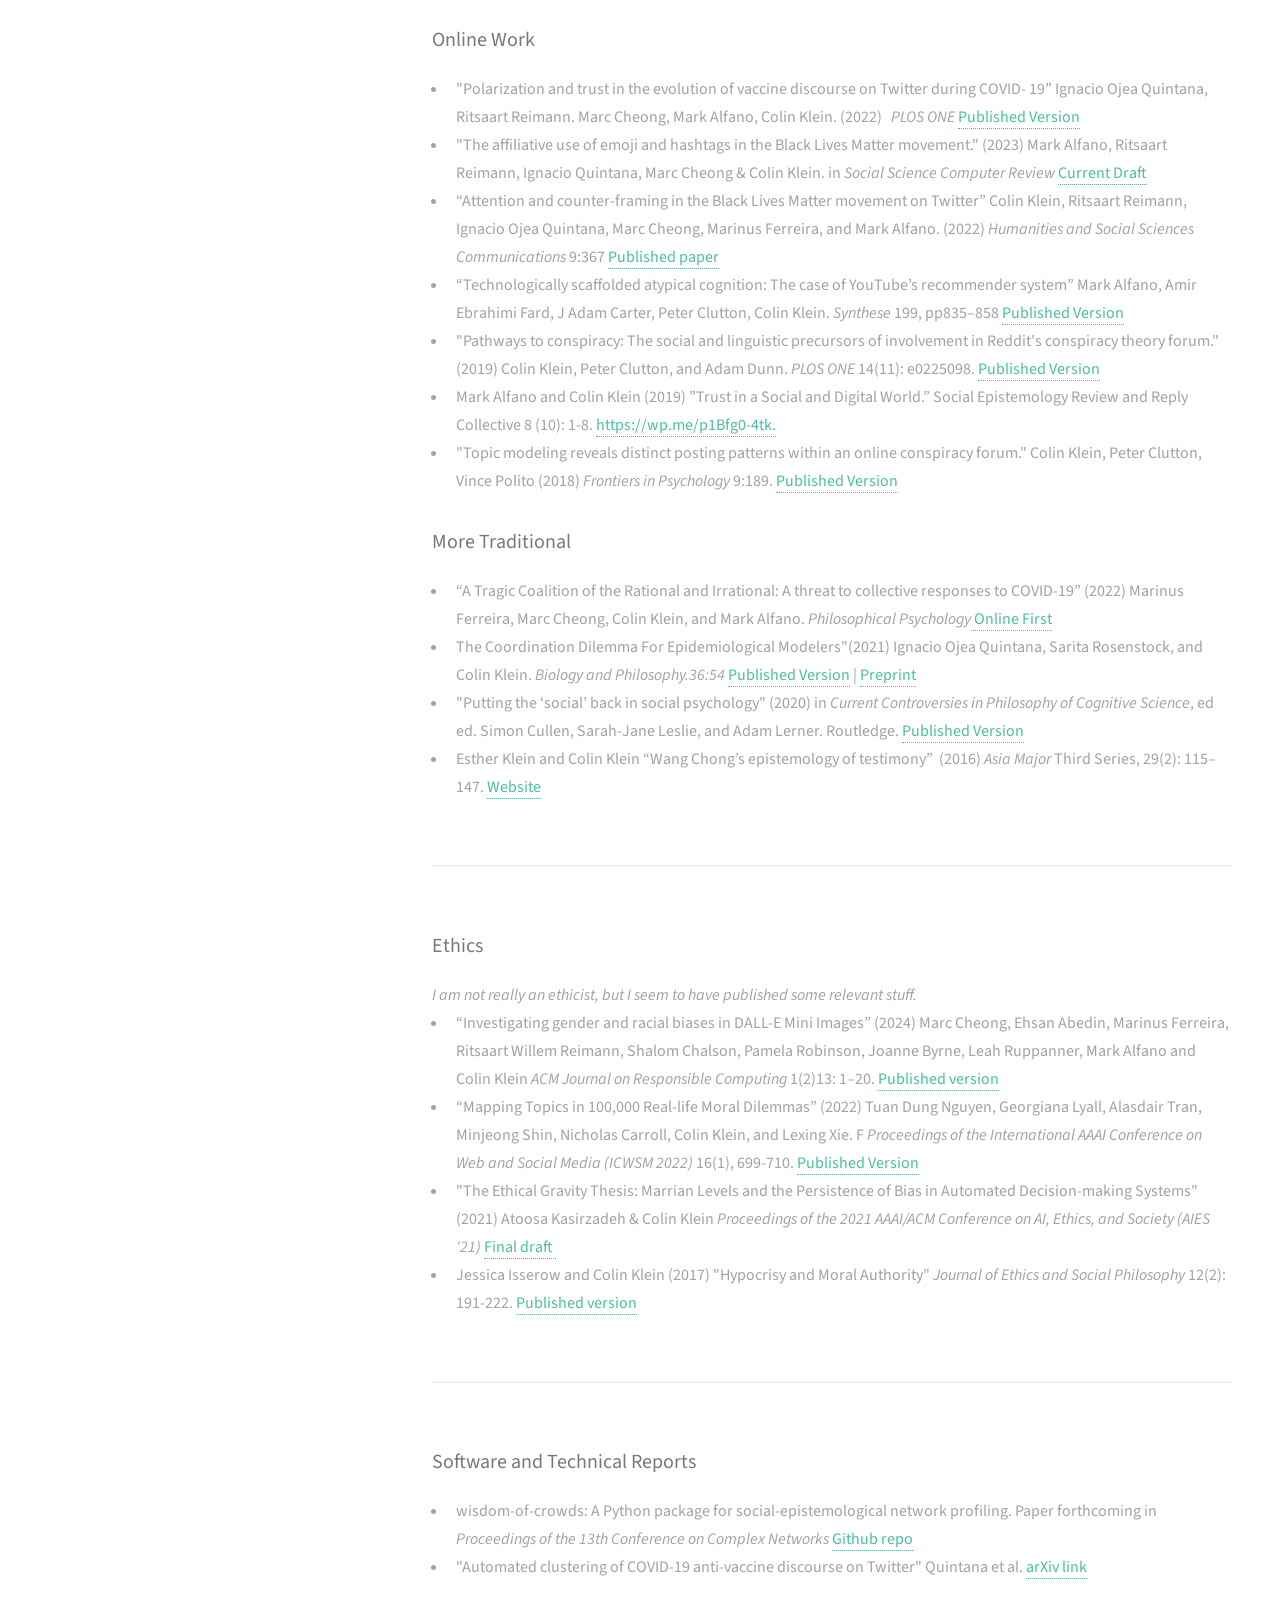
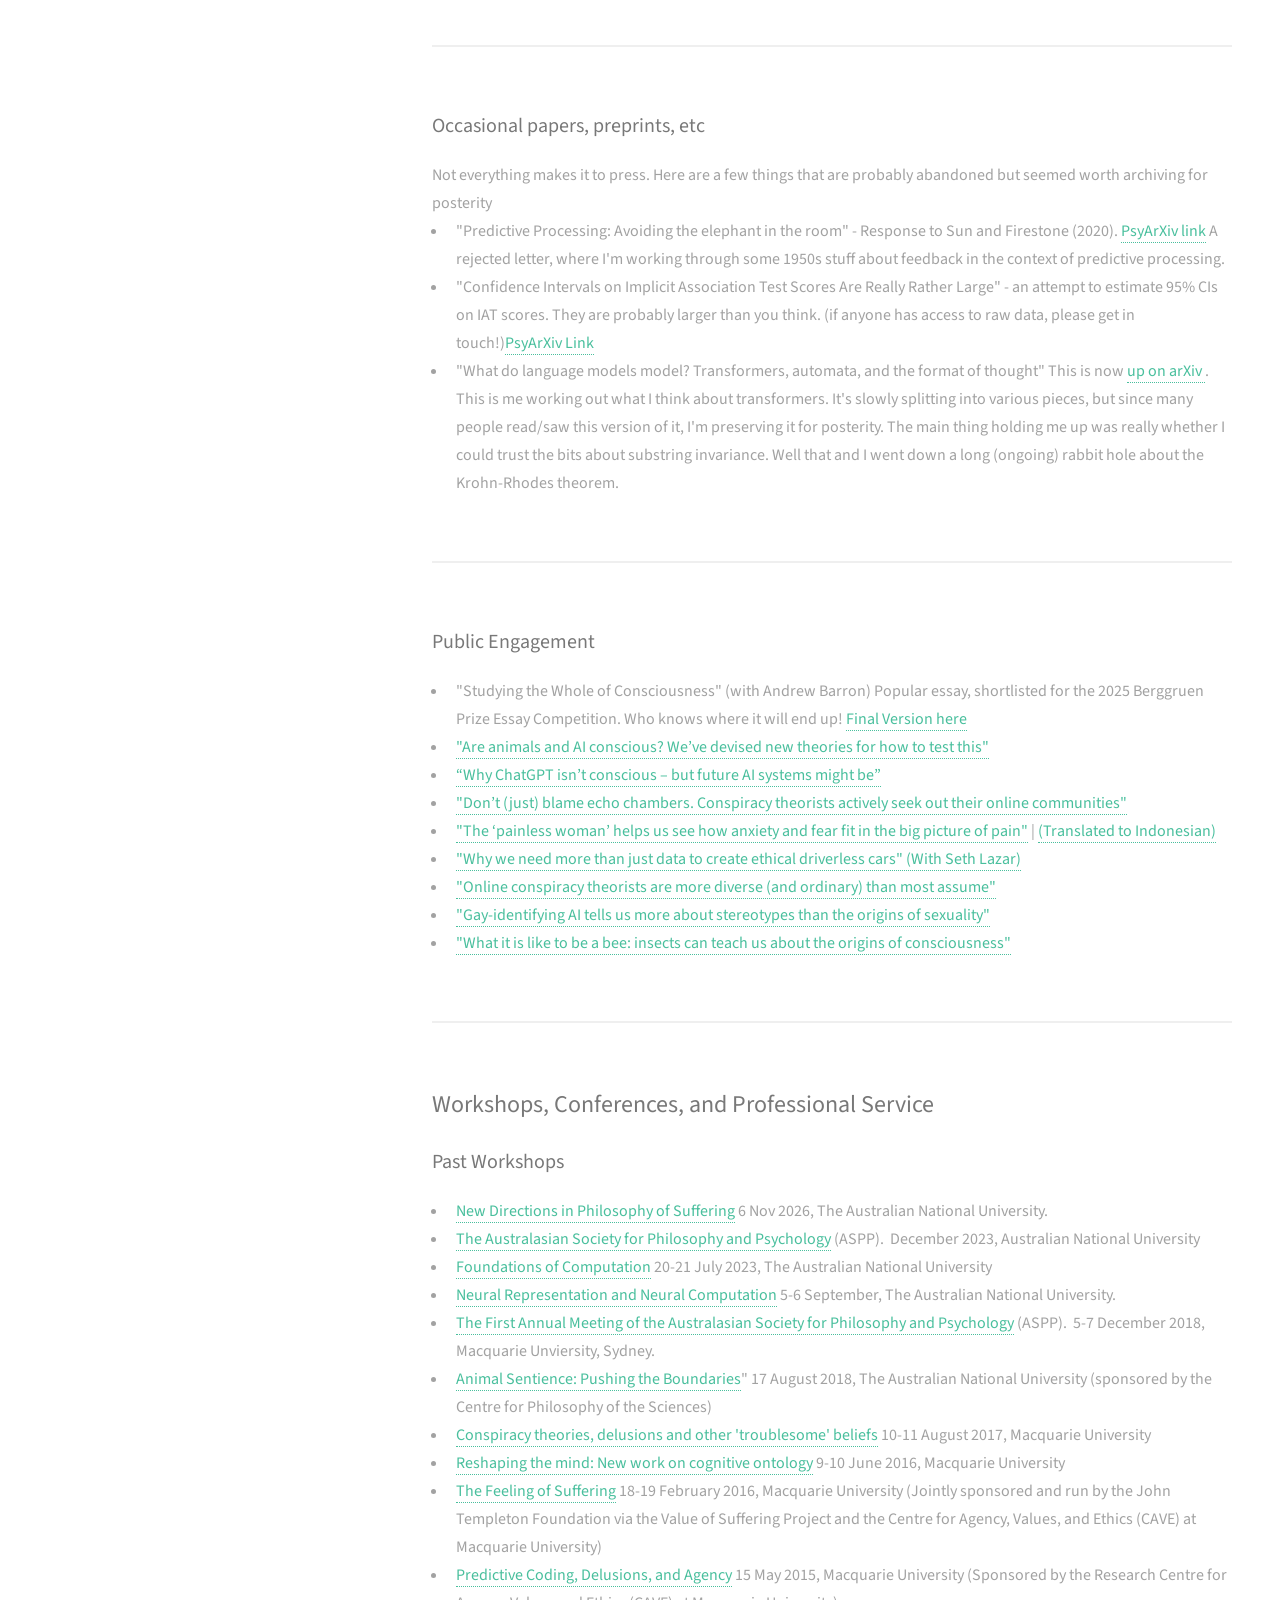
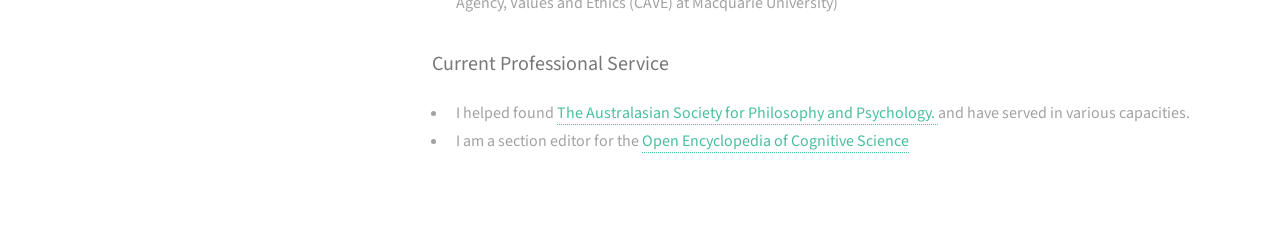
==== commit 10111c37: "Updates after workshop" ====
--- a/index.html
+++ b/index.html
@@ -67,7 +67,7 @@
           work and current projects, please scroll down or else click on one of the topics below.</p>
 
 
-<a href="#events"> Upcoming events </a> | <a href="#workinprogress"> Work in progress / Forthcoming </a> | <a href="#cogneuro"> Philosophy of Cognitive Neuroscience </a> |
+<!-- <a href="#events"> Upcoming events </a> | --> <a href="#workinprogress"> Work in progress / Forthcoming </a> | <a href="#cogneuro"> Philosophy of Cognitive Neuroscience </a> |
 <a href="#pain"> Pain Perception </a> | <a href="#consciousness"> Consciousness </a> |
 <a href="#computation"> Computation, Reduction, and Realization </a> | <a href="#socialepistemology"> Social Epistemology </a> |
 <a href="#ethics"> Ethics </a> |
@@ -78,26 +78,25 @@
   </section>
 
 
-
+<!--
 <section id="events">
   <h2> Upcoming events </h2>
 <ul>
-  
+
     <li> I'm organising a Centre for Consciousness workshop "New Directions in Philosophy of Suffering" on Friday, 6 Nov 2026. For more information,
       <a href="workshops/SufferingProgram.pdf"> check out the flyer </a>!</li>
   </ul>
-</section>
+</section> -->
 
 <section id="workinprogress">
-<h2> Active Work </h2>
+<h2> Work in Progress/Forthcoming </h2>
 <h3> New and Forthcoming </h3>
 <ul>
 
   <li> "Represented structure versus representational structure: A challenge for interpreting LLMs" (2026) <em> Philosophy and the Mind Sciences </em>
       <a href="https://doi.org/10.33735/phimisci.2026.12137"> Print Version </a>
   </li>
-<li> "Identifying Indicators of Consciousness in AI Systems" Patrick Butlin et. al. (2025)  <em> Trends in Cognitive Sciences </em>. <a href="https://doi.org/10.1016/j.tics.2025.10.011"> Published version</a>
-</li><li> "Pain Asymbolia Is Probably Still Pain" Alexandre Duval and Colin Klein. (2026)  <em> Philosophy of Science </em>. <a href="papers/Duval&Klein-2025-Asymbolia_still_pain.pdf"> Preprint version </a>
+<li> "Pain Asymbolia Is Probably Still Pain" Alexandre Duval and Colin Klein. (2026)  <em> Philosophy of Science </em>. <a href="https://www.cambridge.org/core/journals/philosophy-of-science/article/pain-asymbolia-is-probably-still-pain/093BD46EB13CA8B9DE533B5EC82C816D"> Published version </a>
 
   </li>
 <li> "Computational Individuation: Isomorphism, not Indeterminacy" (2026) <em> Analysis </em>|
@@ -436,7 +435,8 @@
 
 <h3>AI and consciousness </h3>
 <ul>
-
+  <li> "Identifying Indicators of Consciousness in AI Systems" Patrick Butlin et. al. (2025)  <em> Trends in Cognitive Sciences </em>. <a href="https://doi.org/10.1016/j.tics.2025.10.011"> Published version</a>
+  </li>
 <li> "Consciousness in Artificial Intelligence: Insights from the Science of Consciousness" (2023) Butlin, Long, et al.
 <a href="https://arxiv.org/abs/2308.08708"> arXiv whitepaper </a>
 
@@ -785,16 +785,12 @@
 <section id="profservice">
 <h2>Workshops, Conferences, and Professional Service</h2>
 
-<h3> Upcoming Workshop </h3>
-
-<ul>
-  <li>"New Directions in Philosophy of Suffering" on Friday, 6 Nov 2026. For more information,
-    <a href="workshops/SufferingProgram.pdf"> check out the flyer </a>!</li>
-</ul>
+
 
 <h3>Past Workshops</h3>
 <ul>
-
+  <li><a href="workshops/SufferingProgram.pdf"> New Directions in Philosophy of Suffering</a> 6 Nov 2026, The Australian National University.
+     </li>
 <li> <a href="http://theaspp.org/">The Australasian Society
 for Philosophy and Psychology</a> (ASPP).&nbsp; December
 2023, Australian National University
@@ -848,6 +844,8 @@
 </ul>
 </section>
 
+<script data-goatcounter="https://cvklein.goatcounter.com/count"
+        async src="//gc.zgo.at/count.js"></script>
 
 <!-- Footer -->
 <footer id="footer">
@@ -855,18 +853,7 @@
 <li>© Colin Klein 2026</li>
 <li>Template by <a href="http://html5up.net">HTML5 UP</a></li>
 </ul>
-<!-- ADDFREESTATS.COM AUTOCODE V4.0 -->
-<!--
-<script type="text/javascript">
-var AFS_Account="00532440";
-var AFS_Tracker="auto";
-var AFS_Server="www5";
-var AFS_Page="DetectName";
-var AFS_Url="DetectUrl";
-//
-</script>
-<script src="http://www5.addfreestats.com/cgi-bin/afstrack.cgi?usr=00532440" type="text/javascript">
-</script>--><!-- ENDADDFREESTATS.COM AUTOCODE V4.0  --> </footer>
+ </footer>
 </div>
 </body>
 </html>
